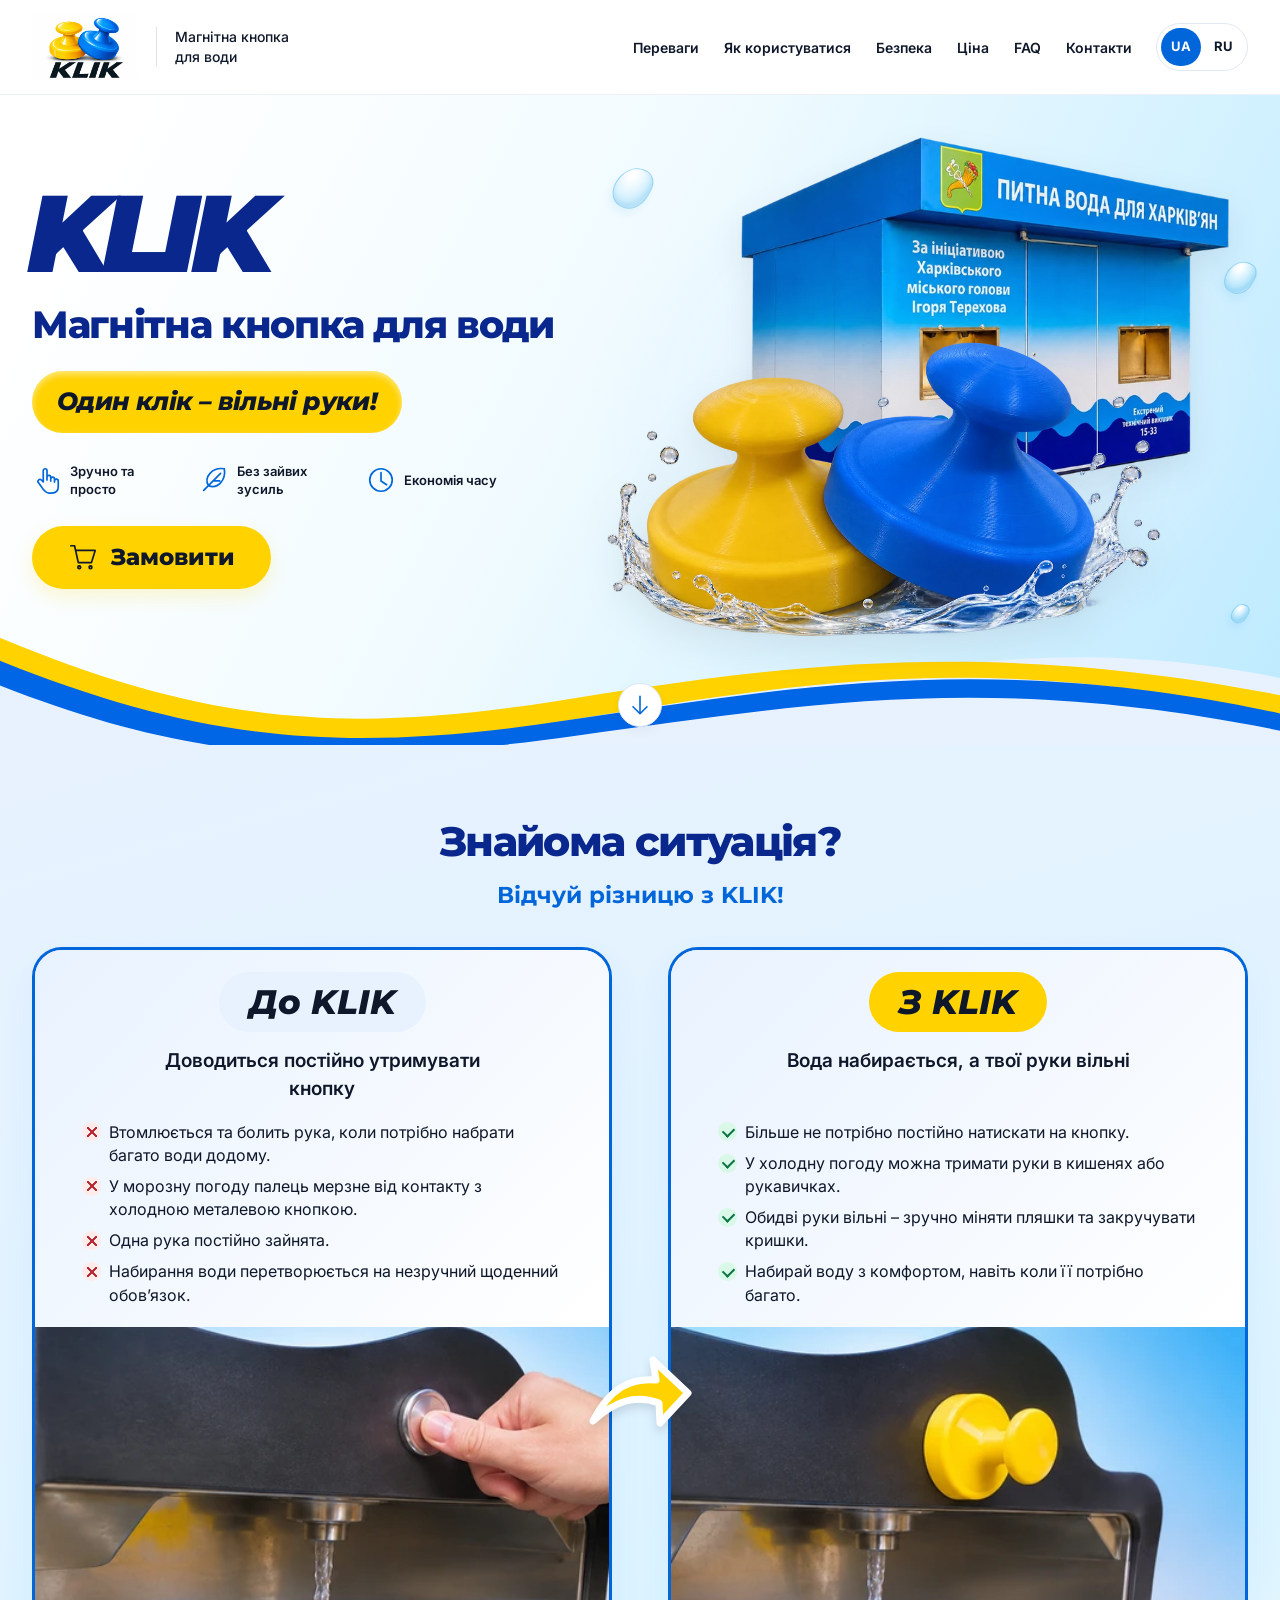
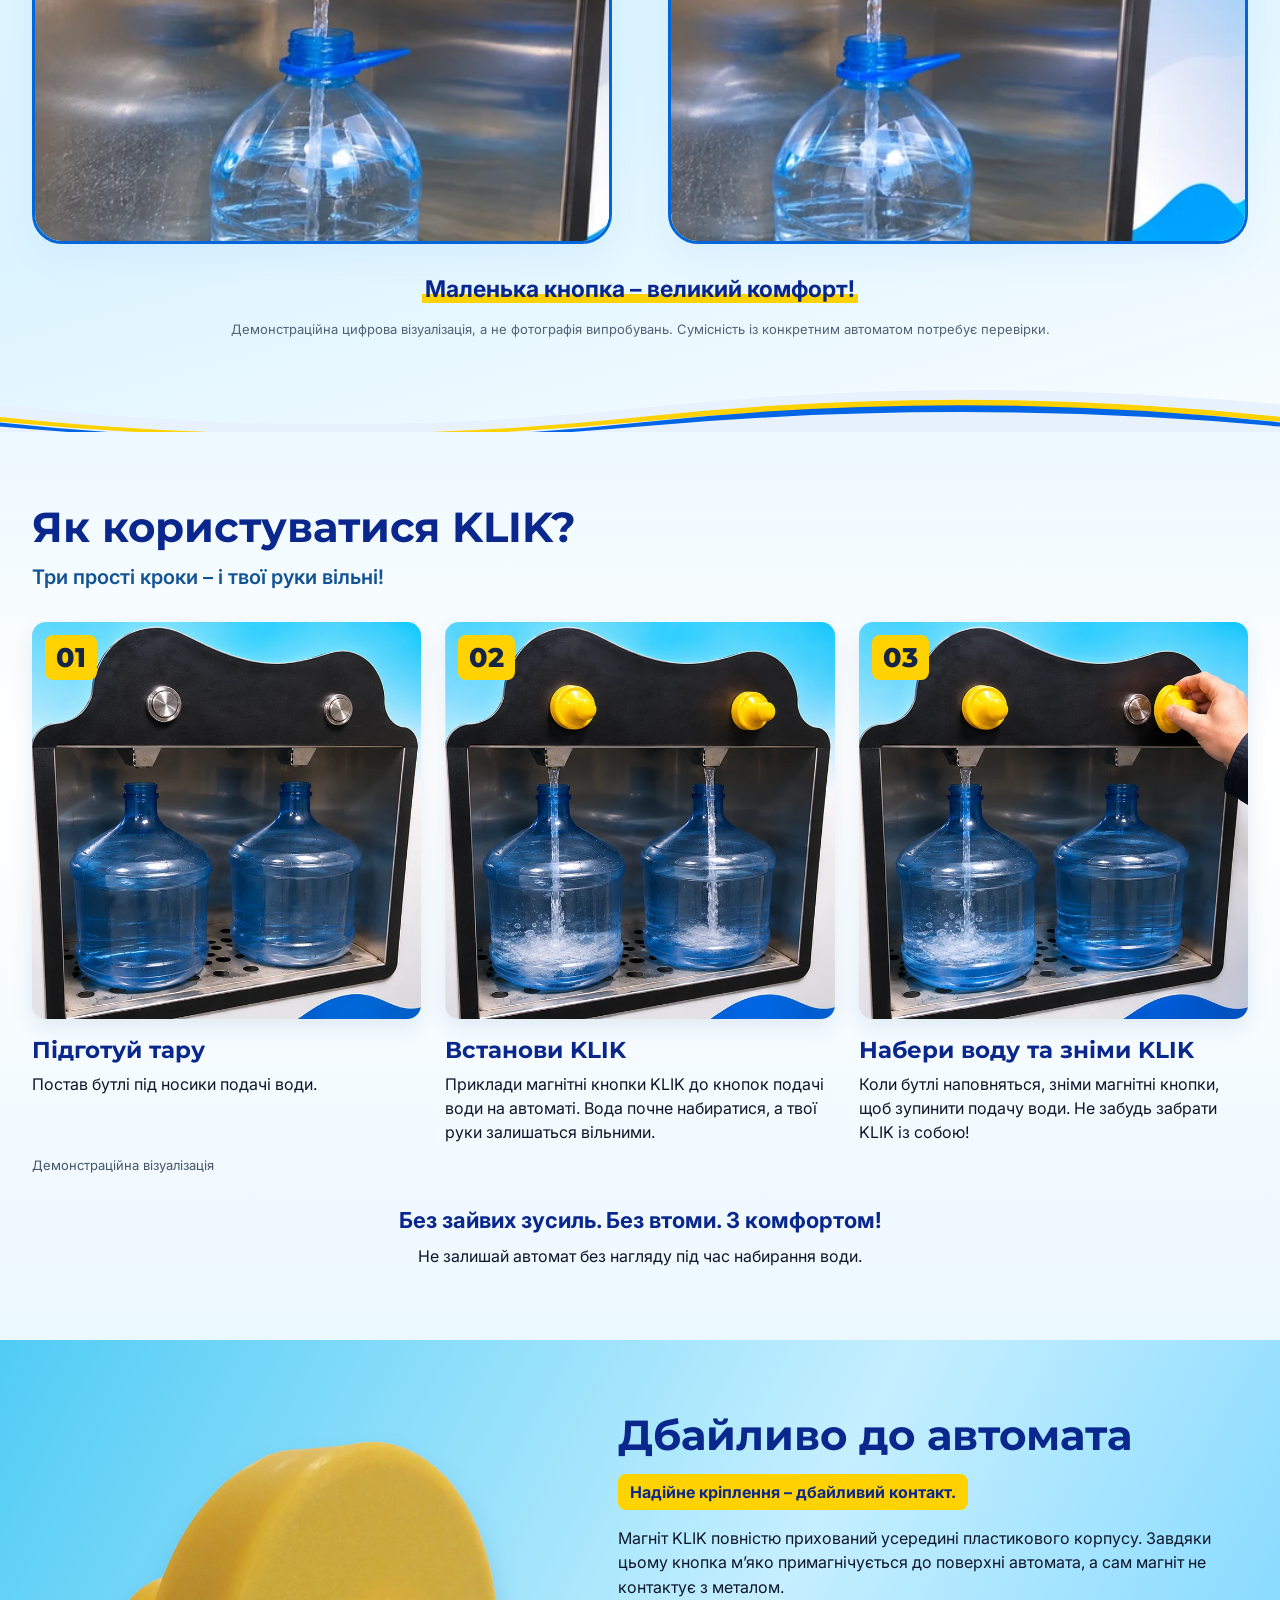
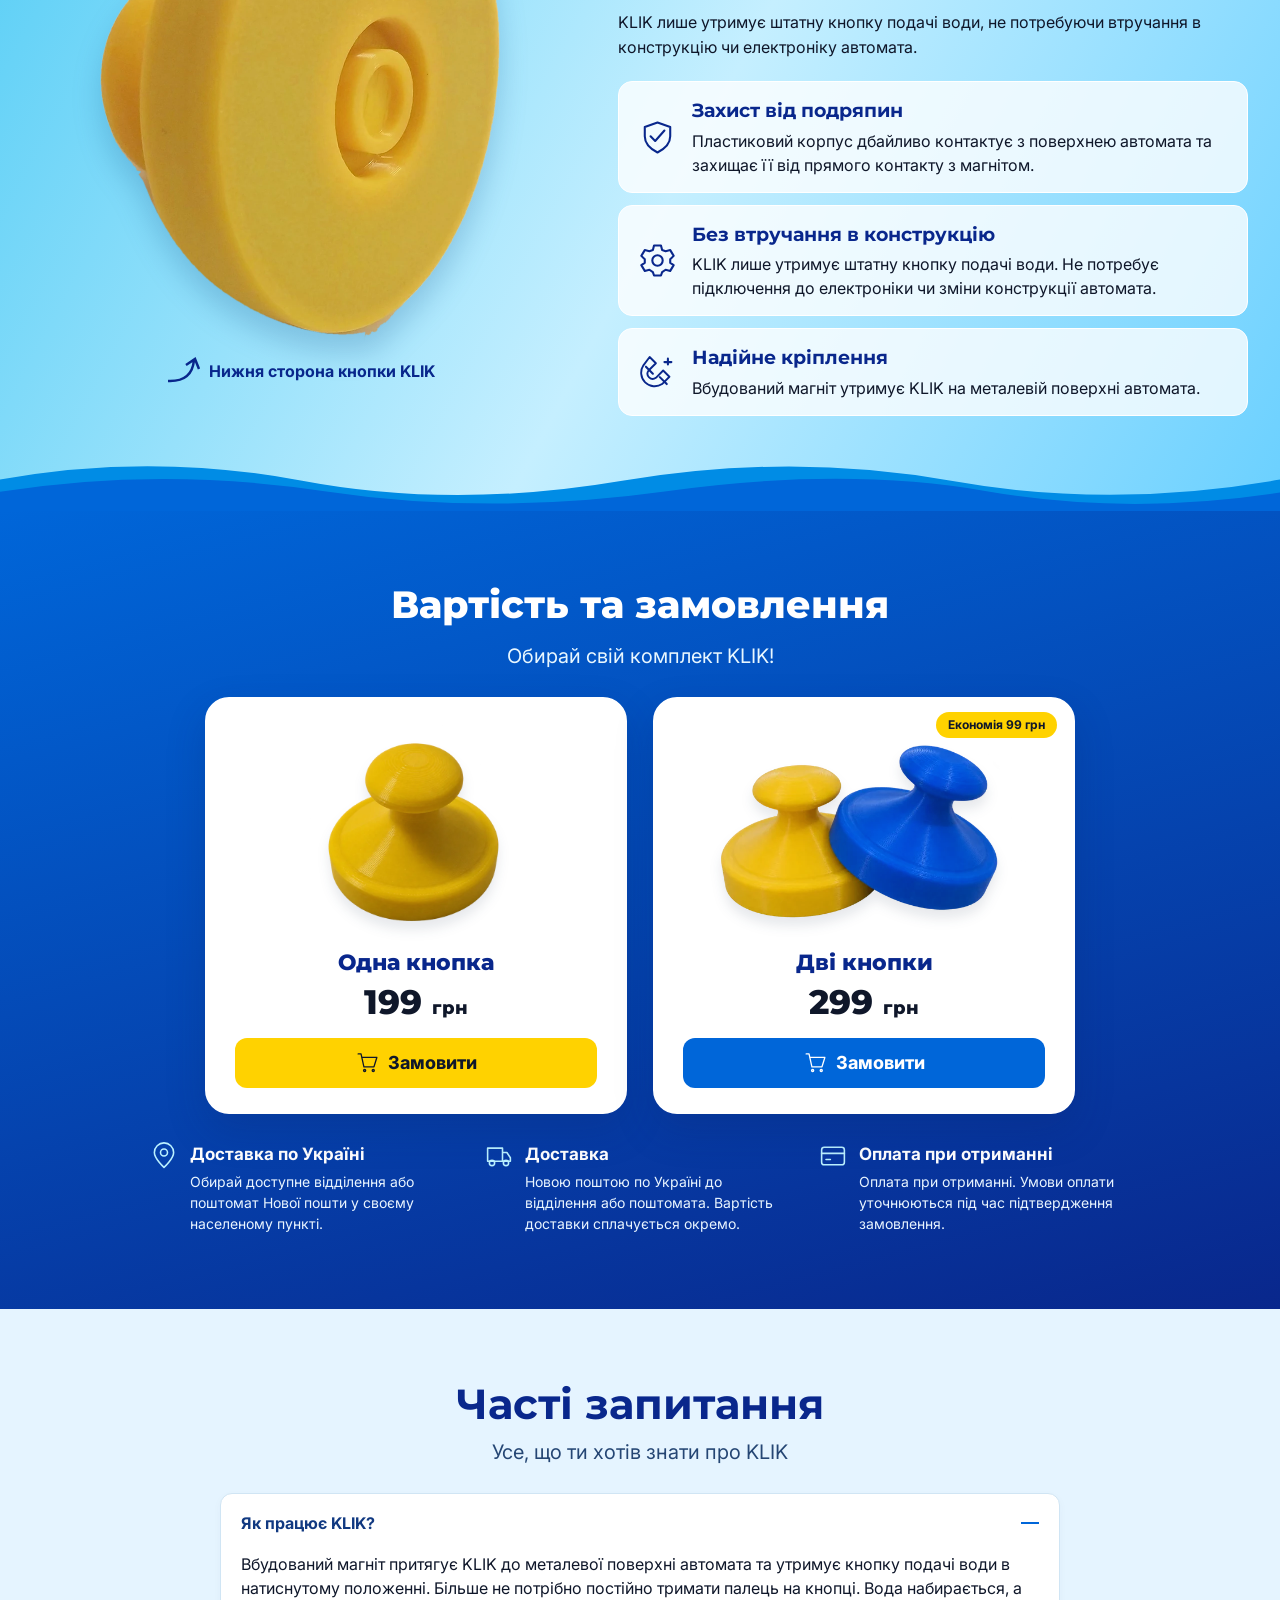
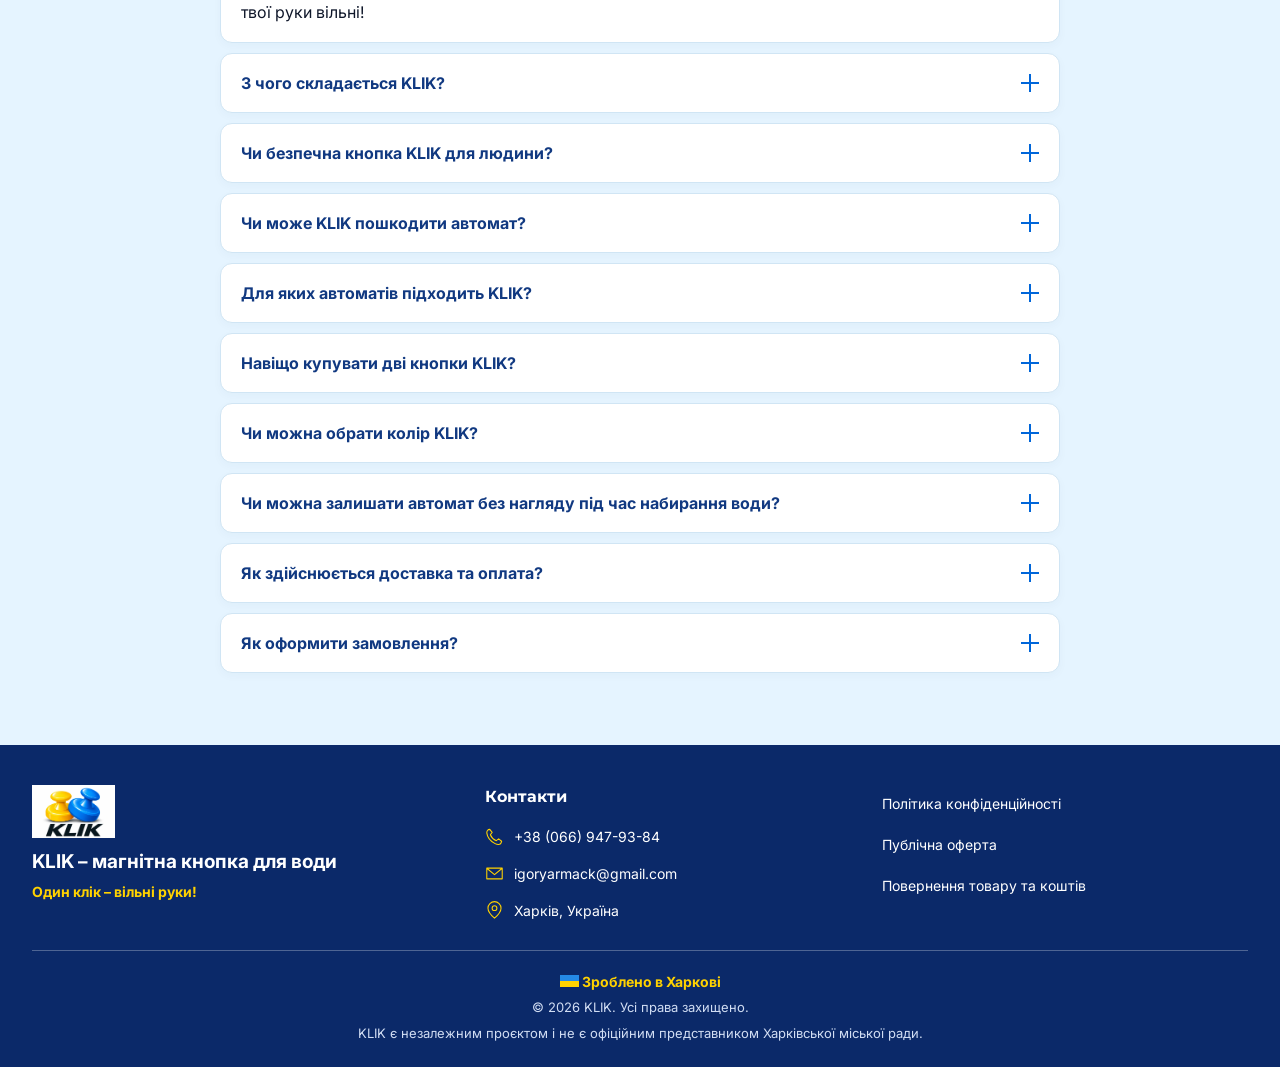
==== index.html @ aeb6b674 "Prepare disabled KLIK order transport and direct directory form" ====
<!doctype html>
<html lang="uk"><head><meta charset="utf-8"/><meta name="viewport" content="width=device-width, initial-scale=1"/><title>KLIK – Магнітна кнопка для води</title><meta name="description" content="Магнітна кнопка KLIK для автоматів питної води. Один клік – вільні руки! Одна кнопка – 199 грн, дві – 299 грн."/><meta name="theme-color" content="#e5f4ff"/><meta property="og:type" content="website"/><meta property="og:locale" content="uk_UA"/><meta property="og:title" content="KLIK – Магнітна кнопка для води"/><meta property="og:description" content="Магнітна кнопка KLIK для автоматів питної води. Один клік – вільні руки! Одна кнопка – 199 грн, дві – 299 грн."/><meta property="og:image" content="https://raw.githubusercontent.com/nosmokingset-stack/KLIK/06388e1b86cc8d621100590d82e1b7a8e948b238/assets/products/07-hero-water-1200-white.webp"/><meta property="og:url" content="https://klickkhua.blogspot.com/"/><link rel="canonical" href="https://klickkhua.blogspot.com/"/><link rel="preconnect" href="https://fonts.googleapis.com"/><link rel="preconnect" href="https://fonts.gstatic.com" crossorigin="anonymous"/><link href="https://fonts.googleapis.com/css2?family=Inter:wght@400;500;600;700&amp;family=Montserrat:ital,wght@0,700;0,800;0,900;1,800;1,900&amp;display=swap" rel="stylesheet"/><link rel="stylesheet" href="site.css"/><link rel="stylesheet" href="styles-v1.2.css"/><link rel="stylesheet" href="styles-v1.3.css"/><link rel="stylesheet" href="styles-v1.4.css"/><link rel="stylesheet" href="styles-v1.5.css"/></head><body><a class="skip" href="#main" data-i18n="skip">До основного вмісту</a>
<svg xmlns="http://www.w3.org/2000/svg" width="0" height="0" style="position:absolute" aria-hidden="true"><defs>
 <symbol id="icon-cart" viewBox="0 0 32 32"><path d="M3 4h4l4 18h14l4-13H8M12 26h.01M24 26h.01"/><circle cx="12" cy="27" r="1.5"/><circle cx="24" cy="27" r="1.5"/></symbol>
 <symbol id="icon-hand" viewBox="0 0 32 32"><path d="M12 18V6a2 2 0 0 1 4 0v10-3a2 2 0 0 1 4 0v4-2a2 2 0 0 1 4 0v3-1a2 2 0 0 1 4 0v6c0 5-3 7-7 7h-3c-3 0-4-2-6-4l-5-7a2 2 0 0 1 3-3l2 2Z"/></symbol>
 <symbol id="icon-clock" viewBox="0 0 32 32"><circle cx="16" cy="16" r="12"/><path d="M16 8v9l6 4"/></symbol>
 <symbol id="icon-magnet" viewBox="0 0 32 32"><path d="m8 4 6 6-7 7a5 5 0 0 0 7 7l7-7 6 6-7 7A13 13 0 0 1 2 12l6-8Z" transform="translate(2 -1) scale(.9)"/><path d="m6 11 6 6m6 3 6 6m1-22v5m-3-2h6"/></symbol>
 <symbol id="icon-down" viewBox="0 0 32 32"><path d="M16 6v20m-8-8 8 8 8-8"/></symbol>
 <symbol id="icon-menu" viewBox="0 0 32 32"><path d="M5 9h22M5 16h22M5 23h22"/></symbol>
 <symbol id="icon-shield" viewBox="0 0 32 32"><path d="M16 3 27 7v8c0 6-5 11-11 14C10 26 5 21 5 15V7zM10 15l4 4 8-9"/></symbol>
 <symbol id="icon-gear" viewBox="0 0 32 32"><path d="m13 3 6 0 1 4 3 1 4-1 3 5-3 3v3l3 2-3 5-4-1-3 2-1 3h-6l-1-3-3-2-4 1-3-5 3-2v-3l-3-3 3-5 4 1 3-1z"/><circle cx="16" cy="16" r="4.5"/></symbol>
 <symbol id="icon-truck" viewBox="0 0 32 32"><path d="M3 7h17v15H3zM20 12h5l4 6v4h-9"/><circle cx="8" cy="24" r="3"/><circle cx="24" cy="24" r="3"/></symbol>
 <symbol id="icon-pay" viewBox="0 0 32 32"><rect x="3" y="6" width="26" height="20" rx="3"/><path d="M3 13h26M8 20h5"/></symbol>
 <symbol id="icon-feather" viewBox="0 0 32 32"><path d="M5 27 23 9M10 22c-5-9 4-20 17-18 2 12-7 22-17 18Zm5-5h7"/></symbol>
 <symbol id="icon-pin" viewBox="0 0 32 32"><path d="M16 29S5 19 5 12a11 11 0 1 1 22 0c0 7-11 17-11 17Zm4-17a4 4 0 1 1-8 0 4 4 0 1 1 8 0Z"/></symbol>
 <symbol id="icon-phone" viewBox="0 0 32 32"><path d="m8 4 4 5-3 4c2 5 5 8 10 10l4-3 5 4-1 3c-1 3-6 3-10 1C9 24 4 18 3 10c0-4 2-6 5-6Z"/></symbol>
 <symbol id="icon-mail" viewBox="0 0 32 32"><path d="M3 7h26v18H3zM4 8l12 10L28 8"/></symbol>
 <symbol id="icon-close" viewBox="0 0 32 32"><path d="M8 8l16 16M24 8 8 24"/></symbol>
 <symbol id="icon-check" viewBox="0 0 32 32"><path d="m7 16 6 6L25 9"/></symbol>
</defs></svg>
<!-- HEADER START -->
<header class="site-header"><div class="container header-inner">
 <a class="brand" href="#hero" aria-label="KLIK – на початок" data-i18n-label="home"><img src="assets/logo/klik-approved.webp" width="106" height="67" alt="KLIK"/><span class="brand-caption" data-i18n="product">Магнітна кнопка для води</span></a>
 <nav class="nav" id="main-navigation" aria-label="Основна навігація" data-i18n-label="nav"><a href="#problem" data-i18n="benefits">Переваги</a><a href="#how-to-use" data-i18n="how">Як користуватися</a><a href="#care" data-i18n="safetyNav">Безпека</a><a href="#order" data-i18n="priceNav">Ціна</a><a href="#faq" data-i18n="faqNav">FAQ</a><a href="#contacts" data-i18n="contacts">Контакти</a></nav>
 <div class="languages" role="group" aria-label="Мова сайту" data-i18n-label="language"><button type="button" data-language="uk" aria-pressed="true" lang="uk">UA</button><button type="button" data-language="ru" aria-pressed="false" lang="ru">RU</button></div>
 <button class="menu-toggle" type="button" aria-controls="main-navigation" aria-expanded="false" aria-label="Відкрити меню" data-i18n-label="menu"><svg class="icon" aria-hidden="true"><use href="#icon-menu"/></svg></button>
</div></header>
<!-- HEADER END -->
<main id="main">
<!-- HERO START -->
<section id="hero" class="hero" aria-labelledby="hero-title"><div class="container">
 <div class="hero-grid">
  <div class="hero-copy reveal"><div class="wordmark" aria-hidden="true">KLIK</div><h1 id="hero-title" data-i18n="product">Магнітна кнопка для води</h1><p class="slogan" data-i18n="slogan">Один клік – вільні руки!</p>
   <ul class="hero-benefits"><li><svg class="icon" aria-hidden="true"><use href="#icon-hand"/></svg><span data-i18n="easy">Зручно та просто</span></li><li><svg class="icon" aria-hidden="true"><use href="#icon-feather"/></svg><span data-i18n="effort">Без зайвих зусиль</span></li><li><svg class="icon" aria-hidden="true"><use href="#icon-clock"/></svg><span data-i18n="time">Економія часу</span></li></ul>
   <a class="button" href="#order"><svg class="icon" aria-hidden="true"><use href="#icon-cart"/></svg><span data-i18n="order">Замовити</span></a>
  </div>
  <figure class="hero-visual hero-composition reveal"><img class="hero-kiosk" fetchpriority="high" src="assets/water-stations/kiosk-approved-v1.2-1200.webp" srcset="assets/water-stations/kiosk-approved-v1.2-800.webp 800w, assets/water-stations/kiosk-approved-v1.2-1200.webp 1200w" sizes="(max-width:600px) 90vw, 43vw" width="1200" height="800" decoding="async" alt="Харківський кіоск «Питна вода для харків’ян»" data-i18n-alt="kioskAlt"/><span class="drop drop-one" aria-hidden="true"></span><span class="drop drop-two" aria-hidden="true"></span><span class="drop drop-three" aria-hidden="true"></span><img class="hero-image" src="assets/products/07-hero-water-1200-transparent.webp" srcset="assets/products/07-hero-water-640-transparent.webp 640w, assets/products/07-hero-water-1200-transparent.webp 1200w" sizes="(max-width:600px) 100vw, 55vw" width="1200" height="675" fetchpriority="high" decoding="async" alt="Жовта магнітна кнопка KLIK та цифрова візуалізація синьої кнопки з декоративними бризками води" data-i18n-alt="heroAlt"/></figure>
 </div>

</div>
<svg class="hero-waves" xmlns="http://www.w3.org/2000/svg" viewBox="0 0 1440 120" preserveAspectRatio="none" aria-hidden="true"><path fill="#e8f2ff" d="M0 30C250 140 430 95 710 78S1140-5 1440 50V120H0Z"/><path fill="#ffd200" d="M0 8C225 95 380 110 620 75S1095 5 1440 68V91C1120 20 900 54 635 95S230 119 0 38Z"/><path fill="#0066e6" d="M0 32C230 118 390 129 640 94S1120 22 1440 87V105C1120 45 920 75 650 110S225 140 0 58Z"/></svg>
<a class="scroll-next" href="#problem" aria-label="До наступного розділу" data-i18n-label="next"><svg class="icon" aria-hidden="true"><use href="#icon-down"/></svg></a>
</section>
<!-- HERO END -->

<!-- PROBLEM START -->
<section class="problem" id="problem" aria-labelledby="problem-title"><div class="container">
 <div class="problem-heading compare-piece"><h2 id="problem-title" data-i18n="problem">Знайома ситуація?</h2><p class="problem-subtitle" data-i18n="difference">Відчуй різницю з KLIK!</p></div>
 <div class="comparison-grid">
  <article class="comparison-card comparison-before compare-piece"><div class="comparison-copy"><h3><span data-i18n="before">До KLIK</span></h3><p data-i18n="beforeDescription">Доводиться постійно утримувати кнопку</p>
    <ul class="comparison-list"><li data-i18n="before1">Втомлюється та болить рука, коли потрібно набрати багато води додому.</li>
      <li data-i18n="before2">У морозну погоду палець мерзне від контакту з холодною металевою кнопкою.</li>
      <li data-i18n="before3">Одна рука постійно зайнята.</li>
      <li data-i18n="before4">Набирання води перетворюється на незручний щоденний обов’язок.</li></ul></div><img src="assets/comparisons/before-720.webp" srcset="assets/comparisons/before-480.webp 480w, assets/comparisons/before-720.webp 714w" sizes="(max-width: 650px) calc(100vw - 32px), (max-width: 1300px) 44vw, 570px" width="714" height="640" loading="lazy" decoding="async" alt="Демонстраційна візуалізація: людина утримує пальцем кнопку подачі води" data-i18n-alt="beforeAlt"/></article>
  <div class="comparison-arrow compare-piece" aria-hidden="true"><svg xmlns="http://www.w3.org/2000/svg" viewBox="0 0 110 100"><path d="M8 76C25 43 45 33 71 35L68 15L103 48L75 78L74 58C49 49 29 57 8 76Z" fill="#ffd200" stroke="#ffffff" stroke-width="7" stroke-linejoin="round"/></svg></div>
  <article class="comparison-card comparison-after compare-piece"><div class="comparison-copy"><h3><span data-i18n="after">З KLIK</span></h3><p data-i18n="afterDescription">Вода набирається, а твої руки вільні</p>
    <ul class="comparison-list"><li data-i18n="after1">Більше не потрібно постійно натискати на кнопку.</li>
      <li data-i18n="after2">У холодну погоду можна тримати руки в кишенях або рукавичках.</li>
      <li data-i18n="after3">Обидві руки вільні – зручно міняти пляшки та закручувати кришки.</li>
      <li data-i18n="after4">Набирай воду з комфортом, навіть коли її потрібно багато.</li></ul></div><img src="assets/comparisons/after-720.webp" srcset="assets/comparisons/after-480.webp 480w, assets/comparisons/after-720.webp 714w" sizes="(max-width: 650px) calc(100vw - 32px), (max-width: 1300px) 44vw, 570px" width="714" height="640" loading="lazy" decoding="async" alt="Демонстраційна візуалізація: жовта кнопка KLIK на автоматі, вода надходить у пляшку без руки" data-i18n-alt="afterAlt"/></article>
 </div>
 <p class="comparison-end"><strong data-i18n="compareEnd">Маленька кнопка – великий комфорт!</strong></p>
 <p class="comparison-note" data-i18n="comparisonNote">Демонстраційна цифрова візуалізація, а не фотографія випробувань. Сумісність із конкретним автоматом потребує перевірки.</p>
</div><svg class="problem-wave" xmlns="http://www.w3.org/2000/svg" viewBox="0 0 1440 70" preserveAspectRatio="none" aria-hidden="true"><path fill="#e8f2ff" d="M0 30Q360 85 720 35T1440 30V70H0Z"/><path fill="#ffd200" d="M0 48Q360 98 720 48T1440 48v7Q1080 10 720 55T0 55Z"/><path fill="#0066e6" d="M0 56Q360 106 720 56T1440 56v6Q1080 20 720 62T0 62Z"/></svg></section>
<!-- PROBLEM END -->
<section class="how section-band" id="how-to-use" aria-labelledby="how-title"><div class="container">
  <header class="section-intro"><h2 id="how-title" data-i18n="howTitle">Як користуватися KLIK?</h2><p data-i18n="howSub">Три прості кроки – і твої руки вільні!</p></header>
  <ol class="step-grid">
    <li><figure><img src="assets/how-to/step-01.webp" width="710" height="724" loading="lazy" decoding="async" alt="Два порожні бутлі під носиками автомата" data-i18n-alt="alt1"/><span aria-hidden="true">01</span></figure>
      <h3 data-i18n="step1">Підготуй тару</h3><p data-i18n="desc1">Постав бутлі під носики подачі води.</p></li>
    <li><figure><img src="assets/how-to/step-02.webp" width="710" height="724" loading="lazy" decoding="async" alt="Дві кнопки KLIK утримують подачу води в обидва бутлі" data-i18n-alt="alt2"/><span aria-hidden="true">02</span></figure>
      <h3 data-i18n="step2">Встанови KLIK</h3><p data-i18n="desc2">Приклади магнітні кнопки KLIK до кнопок подачі води на автоматі. Вода почне набиратися, а твої руки залишаться вільними.</p></li>
    <li><figure><img src="assets/how-to/step-03.webp" width="710" height="724" loading="lazy" decoding="async" alt="Праву кнопку знято, вода надходить лише в лівий бутель" data-i18n-alt="alt3"/><span aria-hidden="true">03</span></figure>
      <h3 data-i18n="step3">Набери воду та зніми KLIK</h3><p data-i18n="desc3">Коли бутлі наповняться, зніми магнітні кнопки, щоб зупинити подачу води. Не забудь забрати KLIK із собою!</p></li>
  </ol>
  <p class="visual-caption" data-i18n="visual">Демонстраційна візуалізація</p>
  <div class="how-end"><strong data-i18n="howEnd">Без зайвих зусиль. Без втоми. З комфортом!</strong> <p data-i18n="watch">Не залишай автомат без нагляду під час набирання води.</p></div>
</div></section>
<section class="care section-band" id="care" aria-labelledby="care-title"><div class="container care-layout">
  <figure class="care-photo"><img src="assets/products/klik-bottom.webp" width="800" height="1000" loading="lazy" decoding="async" alt="Нижня сторона кнопки KLIK" data-i18n-alt="bottom"/><figcaption><svg aria-hidden="true" width="38" height="30" viewBox="0 0 38 30" fill="none" stroke="currentColor" stroke-width="2.5"><path d="M4 25Q28 26 30 4m-8 5 9-6 4 10"/></svg><span data-i18n="bottom">Нижня сторона кнопки KLIK</span></figcaption></figure>
  <div class="care-copy"><h2 id="care-title" data-i18n="careTitle">Дбайливо до автомата</h2><strong data-i18n="careSub">Надійне кріплення – дбайливий контакт.</strong><p data-i18n="care1">Магніт KLIK повністю прихований усередині пластикового корпусу. Завдяки цьому кнопка м’яко примагнічується до поверхні автомата, а сам магніт не контактує з металом.</p><p data-i18n="care2">KLIK лише утримує штатну кнопку подачі води, не потребуючи втручання в конструкцію чи електроніку автомата.</p>
    <ul><li><svg class="icon" aria-hidden="true"><use href="#icon-shield"/></svg><div><h3 data-i18n="shield">Захист від подряпин</h3><p data-i18n="shieldD">Пластиковий корпус дбайливо контактує з поверхнею автомата та захищає її від прямого контакту з магнітом.</p></div></li>
    <li><svg class="icon" aria-hidden="true"><use href="#icon-gear"/></svg><div><h3 data-i18n="gear">Без втручання в конструкцію</h3><p data-i18n="gearD">KLIK лише утримує штатну кнопку подачі води. Не потребує підключення до електроніки чи зміни конструкції автомата.</p></div></li>
    <li><svg class="icon" aria-hidden="true"><use href="#icon-magnet"/></svg><div><h3 data-i18n="fix">Надійне кріплення</h3><p data-i18n="fixD">Вбудований магніт утримує KLIK на металевій поверхні автомата.</p></div></li></ul>
  </div></div></section>
<!-- ORDER START --><section class="order-section" id="order" aria-labelledby="order-title"><div class="container"><h2 id="order-title" data-i18n="orderTitle">Вартість та замовлення</h2><p data-i18n="storeSub">Обирай свій комплект KLIK!</p> <div class="prices" role="group" aria-label="Варіанти комплекту" data-i18n-label="prices">
  <button class="price-card" type="button" data-order-quantity="1" aria-haspopup="dialog" aria-controls="order-dialog"><img src="assets/products/01-yellow-single-640-transparent.webp" loading="lazy" width="640" height="583" decoding="async" alt="Одна жовта магнітна кнопка KLIK" data-i18n-alt="singleAlt"/><span class="price-card-copy"><span class="price-card-title" data-i18n="one">Одна кнопка</span><span class="price">199 <small data-i18n="currency">грн</small></span><span class="price-card-action"><svg class="icon" aria-hidden="true"><use href="#icon-cart"/></svg><span data-i18n="order">Замовити</span></span></span></button>
  <button class="price-card featured" type="button" data-order-quantity="2" aria-haspopup="dialog" aria-controls="order-dialog"><span class="saving" data-i18n="saving">Економія 99 грн</span><img src="assets/products/03-yellow-blue-pair-640-transparent.webp" loading="lazy" width="640" height="360" decoding="async" alt="Жовта кнопка KLIK та візуалізація синьої" data-i18n-alt="pairAlt"/><span class="price-card-copy"><span class="price-card-title" data-i18n="two">Дві кнопки</span><span class="price">299 <small data-i18n="currency">грн</small></span><span class="price-card-action"><svg class="icon" aria-hidden="true"><use href="#icon-cart"/></svg><span data-i18n="order">Замовити</span></span></span></button>
 </div><div class="fulfilment">
  <div><svg class="icon" aria-hidden="true"><use href="#icon-pin"/></svg><p><strong data-i18n="region">Доставка по Україні</strong><span data-i18n="regionD">Обирай доступне відділення або поштомат Нової пошти у своєму населеному пункті.</span></p></div>
  <div><svg class="icon" aria-hidden="true"><use href="#icon-truck"/></svg><p><strong data-i18n="ship">Доставка</strong><span data-i18n="shipD">Новою поштою по Україні до відділення або поштомата. Вартість доставки сплачується окремо.</span></p></div>
  <div><svg class="icon" aria-hidden="true"><use href="#icon-pay"/></svg><p><strong data-i18n="pay">Оплата при отриманні</strong><span data-i18n="payD">Оплата при отриманні. Умови оплати уточнюються під час підтвердження замовлення.</span></p></div>
</div></div></section><!-- ORDER END -->
<section class="faq section-band" id="faq" aria-labelledby="faq-title"><div class="container faq-layout">
  <h2 id="faq-title" data-i18n="faqTitle">Часті запитання</h2>
  <p data-i18n="faqSub">Усе, що ти хотів знати про KLIK</p>
  <div class="questions">
    <details open="open"><summary data-i18n="q1">Як працює KLIK?</summary><p data-i18n="a1">Вбудований магніт притягує KLIK до металевої поверхні автомата та утримує кнопку подачі води в натиснутому положенні. Більше не потрібно постійно тримати палець на кнопці. Вода набирається, а твої руки вільні!</p></details>
    <details><summary data-i18n="q2">З чого складається KLIK?</summary><p data-i18n="a2">KLIK складається з міцного пластикового корпусу та вбудованого феритового магніту. Корпус має зручну ручку для встановлення та зняття кнопки з автомата. Магніт повністю прихований усередині корпусу. Жодної електроніки, батарейок чи складних механізмів – усе максимально просто!</p></details>
    <details><summary data-i18n="q3">Чи безпечна кнопка KLIK для людини?</summary><p data-i18n="a3">KLIK виготовлено з якісного пластику без неприємного запаху. Магніт повністю прихований усередині корпусу, а сама кнопка не контактує з питною водою. KLIK призначено для комфортного повсякденного використання.

Особам з імплантованими медичними пристроями необхідно враховувати рекомендації виробника таких пристроїв щодо контакту з магнітами.</p></details>
    <details><summary data-i18n="q4">Чи може KLIK пошкодити автомат?</summary><p data-i18n="a4">KLIK не потребує втручання в конструкцію автомата. Магніт повністю прихований усередині пластикового корпусу, завдяки чому він не контактує безпосередньо з металевою поверхнею. Конструкція KLIK розроблена для дбайливого використання автомата.</p></details>
    <details><summary data-i18n="q5">Для яких автоматів підходить KLIK?</summary><p data-i18n="a5">KLIK розроблено спеціально для міських автоматів безкоштовної видачі питної води, встановлених у Харкові за ініціативою міського голови Ігоря Терехова.</p></details>
    <details><summary data-i18n="q6">Навіщо купувати дві кнопки KLIK?</summary><p data-i18n="a6">Якщо ти набираєш багато води додому, дві кнопки дозволять одночасно наповнювати дві ємності на автоматі з двома кранами. Це зручно та допомагає заощадити час.</p></details>
    <details><summary data-i18n="q7">Чи можна обрати колір KLIK?</summary><p data-i18n="a7">Так! Ти можеш обрати жовтий або синій колір за наявності. При замовленні двох кнопок можна обрати колір кожної окремо.</p></details>
    <details><summary data-i18n="q8">Чи можна залишати автомат без нагляду під час набирання води?</summary><p data-i18n="a8">Ні. Залишайся поруч з автоматом та контролюй наповнення ємностей. Коли вода набралася, просто зніми KLIK та забери його із собою.</p></details>
    <details><summary data-i18n="q9">Як здійснюється доставка та оплата?</summary><p data-i18n="a9">Доставка Новою поштою по Україні до доступного відділення або поштомата. Оплата при отриманні; спосіб оплати уточнюється під час підтвердження. Доставка сплачується окремо.</p></details>
    <details><summary data-i18n="q10">Як оформити замовлення?</summary><p data-i18n="a10">Обери потрібний комплект у розділі «Вартість та замовлення», натисни «Замовити», обери колір кнопок та заповни контактні дані.</p></details>
  </div>
</div></section>
</main>
<footer class="site-footer" id="contacts"><div class="container">
  <div class="footer-grid">
    <div class="footer-brand"><a href="#hero"><img src="assets/logo/klik-approved.webp" width="106" height="67" alt="KLIK" loading="lazy"/></a><div><strong data-i18n="footerBrand">KLIK – магнітна кнопка для води</strong><p data-i18n="slogan">Один клік – вільні руки!</p></div></div>
    <div class="contact-group"><h2 data-i18n="contacts">Контакти</h2>
      <a href="tel:+380669479384"><svg class="icon" aria-hidden="true"><use href="#icon-phone"/></svg>+38 (066) 947-93-84</a>
      <a href="mailto:igoryarmack@gmail.com"><svg class="icon" aria-hidden="true"><use href="#icon-mail"/></svg>igoryarmack@gmail.com</a>
      <p><svg class="icon" aria-hidden="true"><use href="#icon-pin"/></svg><span data-i18n="location">Харків, Україна</span></p></div>
    <nav class="legal-links" aria-label="Юридична інформація" data-i18n-label="legalNav">
      <button type="button" class="legal-link" data-document-open="privacy" aria-haspopup="dialog" aria-controls="legal-dialog" data-i18n="privacy">Політика конфіденційності</button>
      <button type="button" class="legal-link" data-document-open="offer" aria-haspopup="dialog" aria-controls="legal-dialog" data-i18n="offer">Публічна оферта</button>
      <button type="button" class="legal-link" data-document-open="returns" aria-haspopup="dialog" aria-controls="legal-dialog" data-i18n="returns">Повернення товару та коштів</button></nav>
  </div>
  <div class="footer-base"><strong><span class="ua-flag" aria-hidden="true"></span> <span data-i18n="made">Зроблено в Харкові</span></strong>
    <p data-i18n="rights">© 2026 KLIK. Усі права захищено.</p><p data-i18n="independentBrand">KLIK є незалежним проєктом і не є офіційним представником Харківської міської ради.</p></div>
</div></footer>

<!-- ORDER DIALOG START -->
<dialog class="order-dialog" id="order-dialog" aria-labelledby="dialog-title" aria-describedby="order-service-note"><div class="dialog-shell"><header class="dialog-header"><h2 id="dialog-title" tabindex="-1" data-i18n="dialogTitle">Замовлення KLIK</h2><div class="dialog-tools"><div class="languages" role="group" aria-label="Мова сайту" data-i18n-label="language"><button type="button" data-language="uk" aria-pressed="true" lang="uk">UA</button><button type="button" data-language="ru" aria-pressed="false" lang="ru">RU</button></div><button class="dialog-close" type="button" aria-label="Закрити вікно" data-i18n-label="closeDialog"><svg class="icon" aria-hidden="true"><use href="#icon-close"/></svg></button></div></header>
<form id="order-form" method="dialog" novalidate="novalidate"><fieldset class="package-fieldset"><legend data-i18n="choosePackage">Обери свій комплект</legend><div class="package-options"><label class="package-option"><input type="radio" name="quantity" value="1" checked="checked"/><span class="package-choice"><span class="selection-check" aria-hidden="true"><svg class="icon" aria-hidden="true"><use href="#icon-check"/></svg></span><strong data-i18n="one">Одна кнопка</strong><span class="package-price">199 <span data-i18n="currency">грн</span></span></span></label><label class="package-option"><input type="radio" name="quantity" value="2"/><span class="package-choice"><span class="selection-check" aria-hidden="true"><svg class="icon" aria-hidden="true"><use href="#icon-check"/></svg></span><strong data-i18n="two">Дві кнопки</strong><span class="package-price">299 <span data-i18n="currency">грн</span></span><span class="package-saving" data-i18n="saving">Економія 99 грн</span></span></label></div></fieldset>
<div class="color-fieldsets"><fieldset class="color-fieldset" id="color-fieldset-1"><legend id="first-color-legend">Обери колір</legend><div class="color-options"><label class="color-option"><input type="radio" name="color1" value="yellow" checked="checked"/><span class="color-choice"><img src="assets/products/01-yellow-single-640-transparent.webp" width="64" height="64" alt="" loading="lazy"/><span data-i18n="yellow">Жовтий</span><span class="selection-check" aria-hidden="true"><svg class="icon" aria-hidden="true"><use href="#icon-check"/></svg></span></span></label><label class="color-option"><input type="radio" name="color1" value="blue"/><span class="color-choice"><img src="assets/products/02-blue-single-640-transparent.webp" width="64" height="64" alt="" loading="lazy"/><span data-i18n="blue">Синій</span><span class="selection-check" aria-hidden="true"><svg class="icon" aria-hidden="true"><use href="#icon-check"/></svg></span></span></label></div></fieldset><fieldset class="color-fieldset" id="color-fieldset-2" hidden="hidden"><legend data-i18n="colorTwo">Колір кнопки №2</legend><div class="color-options"><label class="color-option"><input type="radio" name="color2" value="yellow" checked="checked" disabled="disabled"/><span class="color-choice"><img src="assets/products/01-yellow-single-640-transparent.webp" width="64" height="64" alt="" loading="lazy"/><span data-i18n="yellow">Жовтий</span><span class="selection-check" aria-hidden="true"><svg class="icon" aria-hidden="true"><use href="#icon-check"/></svg></span></span></label><label class="color-option"><input type="radio" name="color2" value="blue" disabled="disabled"/><span class="color-choice"><img src="assets/products/02-blue-single-640-transparent.webp" width="64" height="64" alt="" loading="lazy"/><span data-i18n="blue">Синій</span><span class="selection-check" aria-hidden="true"><svg class="icon" aria-hidden="true"><use href="#icon-check"/></svg></span></span></label></div></fieldset></div><p class="blue-status" id="blue-status" role="status" hidden="hidden" data-i18n="blueStatus">Синя кнопка ще не виготовлена. Зображення показує візуалізацію кольору; наявність і термін виготовлення не підтверджені.</p>
<fieldset class="customer-fieldset"><legend data-i18n="customerDetails">Дані покупця</legend><div class="customer-fields"><div class="form-field"><label for="customer-name" data-i18n="customerName">Ім’я та прізвище</label><input id="customer-name" name="customer-name" type="text" autocomplete="name" maxlength="80" required="required" aria-describedby="customer-name-error"/><span class="field-error" id="customer-name-error" hidden="hidden"></span></div><div class="form-field"><label for="customer-phone" data-i18n="customerPhone">Номер телефону</label><input id="customer-phone" name="customer-phone" type="tel" autocomplete="tel" maxlength="25" required="required" aria-describedby="customer-phone-error" inputmode="tel" placeholder="+380 (__) ___-__-__"/><span class="field-error" id="customer-phone-error" hidden="hidden"></span></div><div class="form-field"><label for="customer-city" data-i18n="customerCity">Місто</label><input id="customer-city" name="customer-city" type="text" autocomplete="off" maxlength="80" list="city-options" required="required" aria-describedby="city-status"/><datalist id="city-options"></datalist><span id="city-status" class="directory-status" role="status"></span></div><div class="form-field"><label for="customer-branch" data-i18n="customerBranch">Відділення Нової пошти</label><input id="customer-branch" name="customer-branch" type="text" autocomplete="off" maxlength="180" list="branch-options" required="required" aria-describedby="customer-branch-error branch-status"/><datalist id="branch-options"></datalist><span id="branch-status" class="directory-status" role="status"></span><span class="field-error" id="customer-branch-error" hidden="hidden"></span></div></div></fieldset><div class="order-summary"><span data-i18n="totalLabel">До сплати</span><output id="order-total" aria-live="polite">199 грн</output></div><div class="payment-note"><svg class="icon" aria-hidden="true"><use href="#icon-pay"/></svg><div><p data-i18n="modalPay">Оплата при отриманні. Для поштомата спосіб оплати уточнюється під час підтвердження.</p><p data-i18n="shippingExcluded">Вартість доставки сплачується окремо.</p></div></div>
<div class="consent"><input id="order-consent" type="checkbox" required="required" aria-labelledby="consent-text" aria-describedby="order-consent-error"/>
  <div id="consent-text"><label for="order-consent" data-i18n="agreeStart">Я ознайомився(-лася) з умовами</label> <button type="button" class="legal-link" data-document-open="offer" aria-haspopup="dialog" aria-controls="legal-dialog" data-i18n="agreeOffer">публічної оферти</button>, <button type="button" class="legal-link" data-document-open="privacy" aria-haspopup="dialog" aria-controls="legal-dialog" data-i18n="agreePrivacy">політикою конфіденційності</button> <span data-i18n="agreeAnd">та</span> <button type="button" class="legal-link" data-document-open="returns" aria-haspopup="dialog" aria-controls="legal-dialog" data-i18n="agreeReturns">умовами повернення товару</button>.</div>
  <p class="field-error" id="order-consent-error" hidden="hidden"></p>
</div><button class="button order-submit" type="submit" data-i18n="placeOrder">Оформити замовлення</button><p class="order-service-note" id="order-service-note" data-i18n="ordersUnavailable">Онлайн-замовлення поки недоступне. Дані не надсилаються.</p><p class="order-submit-status" id="order-submit-status" role="status" hidden="hidden" data-i18n="notSent">Замовлення не надіслано. Онлайн-оформлення ще не підключене.</p></form></div></dialog>
<!-- ORDER DIALOG END -->
<dialog class="legal-dialog" id="legal-dialog" aria-labelledby="legal-title">
  <header><div><small data-i18n="draft">Попередня редакція</small><h2 id="legal-title" tabindex="-1"></h2></div>
    <button class="legal-x" type="button" data-legal-close="true" aria-label="Закрити вікно" data-i18n-label="closeDialog"><svg class="icon" aria-hidden="true"><use href="#icon-close"/></svg></button></header>
  <div class="legal-scroll" tabindex="0"><article lang="uk" data-document="returns" data-title="Повернення товару та коштів" hidden="hidden">
  <p>Ми зацікавлені в тому, щоб кожен покупець залишився задоволеним придбанням KLIK.</p>
  <h3>1. Повернення товару належної якості</h3>
  <p>Покупець може звернутися щодо повернення або обміну товару протягом 14 календарних днів з моменту його отримання.</p>
  <p>Умови повернення визначаються законодавством України, зокрема правилами дистанційної торгівлі.</p>
  <p>Для повернення товару належної якості необхідно забезпечити його збереження відповідно до встановлених законом вимог.</p>
  <p>Рекомендуємо зберігати упаковку та документ, що підтверджує придбання товару.</p>
  <h3>2. Повернення товару неналежної якості</h3>
  <p>Якщо покупець отримав товар із виробничим дефектом, пошкодженням або товар, що не відповідає замовленню, необхідно зв’язатися з нами.</p>
  <p>Залежно від характеру недоліку та вимог законодавства покупцеві може бути запропоновано заміну товару, усунення недоліку, зменшення вартості або повернення коштів.</p>
  <h3>3. Як оформити повернення</h3>
  <ul>
  <li>Зв’яжіться з нами за контактами, зазначеними на сайті.</li>
  <li>Повідомте інформацію про замовлення та причину повернення.</li>
  <li>Отримайте реквізити для відправлення товару.</li>
  <li>Надішліть товар погодженим способом.</li>
  </ul>
  <h3>4. Вартість зворотної доставки</h3>
  <p>Витрати на повернення товару визначаються залежно від причини повернення та вимог законодавства України.</p>
  <p>У разі підтвердженого виробничого дефекту або помилки продавця витрати на зворотну доставку покриває продавець.</p>
  <h3>5. Повернення коштів</h3>
  <p>Кошти повертаються покупцеві погодженим способом у строки, передбачені законодавством України.</p>
  <h3>6. Контактна інформація</h3>
  <p>З усіх питань щодо повернення, обміну товару або повернення коштів звертайтеся за контактами, зазначеними на сайті KLIK.</p>
  <address><a href="tel:+380669479384">+38 (066) 947-93-84</a><br/><a href="mailto:igoryarmack@gmail.com">igoryarmack@gmail.com</a><br/>Харків, Україна</address>
  <p>Ми прагнемо вирішувати всі питання доброзичливо та справедливо.</p>
</article>
<article lang="ru" data-document="returns" data-title="Возврат товара и денежных средств" hidden="hidden">
  <p>Мы заинтересованы в том, чтобы каждый покупатель остался доволен приобретением KLIK.</p>
  <h3>1. Возврат товара надлежащего качества</h3>
  <p>Покупатель может обратиться по поводу возврата или обмена товара в течение 14 календарных дней с момента его получения.</p>
  <p>Условия возврата определяются законодательством Украины, в частности правилами дистанционной торговли.</p>
  <p>Для возврата товара надлежащего качества необходимо обеспечить его сохранность в соответствии с установленными законом требованиями.</p>
  <p>Рекомендуем сохранять упаковку и документ, подтверждающий покупку товара.</p>
  <h3>2. Возврат товара ненадлежащего качества</h3>
  <p>Если покупатель получил товар с производственным дефектом, повреждением или товар, который не соответствует заказу, необходимо связаться с нами.</p>
  <p>В зависимости от характера недостатка и требований законодательства покупателю может быть предложена замена товара, устранение недостатка, уменьшение стоимости или возврат средств.</p>
  <h3>3. Как оформить возврат</h3>
  <ul>
  <li>Свяжитесь с нами по контактам, указанным на сайте.</li>
  <li>Сообщите информацию о заказе и причину возврата.</li>
  <li>Получите реквизиты для отправки товара.</li>
  <li>Отправьте товар согласованным способом.</li>
  </ul>
  <h3>4. Стоимость обратной доставки</h3>
  <p>Расходы на возврат товара определяются в зависимости от причины возврата и требований законодательства Украины.</p>
  <p>При подтверждённом производственном дефекте или ошибке продавца расходы на обратную доставку покрывает продавец.</p>
  <h3>5. Возврат средств</h3>
  <p>Средства возвращаются покупателю согласованным способом в сроки, предусмотренные законодательством Украины.</p>
  <h3>6. Контактная информация</h3>
  <p>По всем вопросам возврата, обмена товара или возврата средств обращайтесь по контактам, указанным на сайте KLIK.</p>
  <address><a href="tel:+380669479384">+38 (066) 947-93-84</a><br/><a href="mailto:igoryarmack@gmail.com">igoryarmack@gmail.com</a><br/>Харьков, Украина</address>
  <p>Мы стремимся решать все вопросы доброжелательно и справедливо.</p>
</article>
<article lang="uk" data-document="offer" data-title="Договір публічної оферти KLIK" hidden="hidden">
  <p>Цей документ визначає умови придбання товарів KLIK через офіційний сайт проєкту.</p>
  <h3>1. Загальні положення</h3>
  <p>Продавець пропонує покупцям придбати магнітні кнопки KLIK на умовах цього договору.</p>
  <p data-legal-party="seller" data-prefix="Продавець" hidden="hidden"></p>
  <h3>2. Предмет договору</h3>
  <p>Продавець зобов’язується передати покупцеві замовлений товар, а покупець зобов’язується прийняти та оплатити його відповідно до умов договору.</p>
  <p>KLIK – магнітна кнопка, призначена для утримання штатної кнопки подачі води на сумісних міських автоматах видачі питної води.</p>
  <h3>3. Вартість товару</h3>
  <p>Актуальні ціни зазначаються на сайті:</p>
  <ul>
  <li>Одна кнопка KLIK – 199 грн.</li>
  <li>Комплект із двох кнопок KLIK – 299 грн.</li>
  </ul>
  <p>Вартість доставки та можливі комісії поштового оператора не входять до вартості товару.</p>
  <p>Зміна ціни після підтвердження замовлення не допускається без погодження з покупцем.</p>
  <h3>4. Оформлення замовлення</h3>
  <p>Покупець обирає комплект, колір виробу та заповнює форму замовлення на сайті.</p>
  <p>Перед відправленням замовлення покупець має можливість ознайомитися з його складом, вартістю та умовами придбання.</p>
  <p>Договір укладається шляхом прийняття покупцем умов оферти та підтвердження замовлення відповідно до законодавства України.</p>
  <h3>5. Доставка та оплата</h3>
  <p>Доставка здійснюється Новою поштою по Україні до доступного відділення або поштомата.</p>
  <p>Оплата товару здійснюється при отриманні. Передоплата не потрібна. Спосіб оплати для поштомата уточнюється під час підтвердження замовлення.</p>
  <p>Строк відправлення та наявність обраного кольору уточнюються під час підтвердження замовлення.</p>
  <h3>6. Правила використання товару</h3>
  <p>KLIK необхідно використовувати за призначенням.</p>
  <p>Під час набирання води покупець повинен залишатися поруч з автоматом, контролювати наповнення ємностей та своєчасно знімати магнітну кнопку.</p>
  <p>Перед використанням необхідно переконатися в чистоті контактної поверхні та сумісності пристрою з автоматом.</p>
  <p>Не допускається використання виробу з пошкодженим корпусом. Особам з імплантованими медичними пристроями необхідно враховувати рекомендації виробника таких пристроїв щодо контакту з магнітами.</p>
  <h3>7. Права та обов’язки сторін</h3>
  <p>Продавець зобов’язується надавати достовірну інформацію про товар, виконувати підтверджені замовлення та дотримуватися прав споживачів.</p>
  <p>Покупець зобов’язується надавати коректні контактні дані та використовувати товар відповідно до його призначення.</p>
  <h3>8. Повернення товару</h3>
  <p>Повернення, обмін товару та повернення коштів здійснюються відповідно до законодавства України та умов розділу «Повернення товару та коштів».</p>
  <h3>9. Незалежність проєкту</h3>
  <p>KLIK є самостійним комерційним проєктом і не є офіційним представником Харківської міської ради чи організацій, які обслуговують міські автомати видачі води.</p>
  <h3>10. Вирішення спірних питань</h3>
  <p>Спірні питання вирішуються шляхом переговорів, а за відсутності згоди – відповідно до чинного законодавства України.</p>
  <p>Умови цього договору не обмежують законних прав споживача.</p>
  <address><a href="tel:+380669479384">+38 (066) 947-93-84</a><br/><a href="mailto:igoryarmack@gmail.com">igoryarmack@gmail.com</a><br/>Харків, Україна</address>
</article>
<article lang="ru" data-document="offer" data-title="Договор публичной оферты KLIK" hidden="hidden">
  <p>Этот документ определяет условия приобретения товаров KLIK через официальный сайт проекта.</p>
  <h3>1. Общие положения</h3>
  <p>Продавец предлагает покупателям приобрести магнитные кнопки KLIK на условиях этого договора.</p>
  <p data-legal-party="seller" data-prefix="Продавец" hidden="hidden"></p>
  <h3>2. Предмет договора</h3>
  <p>Продавец обязуется передать покупателю заказанный товар, а покупатель обязуется принять и оплатить его в соответствии с условиями договора.</p>
  <p>KLIK – магнитная кнопка, предназначенная для удержания штатной кнопки подачи воды на совместимых городских автоматах выдачи питьевой воды.</p>
  <h3>3. Стоимость товара</h3>
  <p>Актуальные цены указаны на сайте:</p>
  <ul>
  <li>Одна кнопка KLIK – 199 грн.</li>
  <li>Комплект из двух кнопок KLIK – 299 грн.</li>
  </ul>
  <p>Стоимость доставки и возможные комиссии почтового оператора не входят в стоимость товара.</p>
  <p>Изменение цены после подтверждения заказа не допускается без согласования с покупателем.</p>
  <h3>4. Оформление заказа</h3>
  <p>Покупатель выбирает комплект, цвет изделия и заполняет форму заказа на сайте.</p>
  <p>Перед отправкой заказа покупатель может ознакомиться с его составом, стоимостью и условиями приобретения.</p>
  <p>Договор заключается путём принятия покупателем условий оферты и подтверждения заказа в соответствии с законодательством Украины.</p>
  <h3>5. Доставка и оплата</h3>
  <p>Доставка осуществляется Новой почтой по Украине в доступное отделение или почтомат.</p>
  <p>Оплата товара производится при получении. Предоплата не требуется. Способ оплаты для почтомата уточняется при подтверждении заказа.</p>
  <p>Срок отправки и наличие выбранного цвета уточняются при подтверждении заказа.</p>
  <h3>6. Правила использования товара</h3>
  <p>KLIK следует использовать по назначению.</p>
  <p>Во время набора воды покупатель должен оставаться рядом с автоматом, контролировать наполнение ёмкостей и своевременно снимать магнитную кнопку.</p>
  <p>Перед использованием необходимо убедиться в чистоте контактной поверхности и совместимости устройства с автоматом.</p>
  <p>Не допускается использование изделия с повреждённым корпусом. Людям с имплантированными медицинскими устройствами следует учитывать рекомендации производителя таких устройств относительно контакта с магнитами.</p>
  <h3>7. Права и обязанности сторон</h3>
  <p>Продавец обязуется предоставлять достоверную информацию о товаре, выполнять подтверждённые заказы и соблюдать права потребителей.</p>
  <p>Покупатель обязуется предоставлять корректные контактные данные и использовать товар в соответствии с его назначением.</p>
  <h3>8. Возврат товара</h3>
  <p>Возврат, обмен товара и возврат средств осуществляются в соответствии с законодательством Украины и условиями раздела «Возврат товара и денежных средств».</p>
  <h3>9. Независимость проекта</h3>
  <p>KLIK является самостоятельным коммерческим проектом и не является официальным представителем Харьковского городского совета или организаций, обслуживающих городские автоматы выдачи воды.</p>
  <h3>10. Разрешение споров</h3>
  <p>Спорные вопросы решаются путём переговоров, а при отсутствии согласия – в соответствии с действующим законодательством Украины.</p>
  <p>Условия этого договора не ограничивают законных прав потребителя.</p>
  <address><a href="tel:+380669479384">+38 (066) 947-93-84</a><br/><a href="mailto:igoryarmack@gmail.com">igoryarmack@gmail.com</a><br/>Харьков, Украина</address>
</article>
<article lang="uk" data-document="privacy" data-title="Політика конфіденційності KLIK" hidden="hidden">
  <p>Ми поважаємо право кожного покупця на конфіденційність та відповідально ставимося до обробки персональних даних.</p>
  <h3>1. Які дані ми отримуємо</h3>
  <p>Під час оформлення замовлення ми можемо отримувати такі дані:</p>
  <ul>
  <li>Ім’я та прізвище покупця.</li>
  <li>Номер телефону.</li>
  <li>Населений пункт та обране відділення або поштомат Нової пошти.</li>
  <li>Інформацію про обраний комплект та колір виробу.</li>
  <li>Додаткові відомості, добровільно надані покупцем.</li>
  </ul>
  <h3>2. Для чого використовуються персональні дані</h3>
  <p>Персональні дані використовуються для оформлення та підтвердження замовлення, організації доставки, зв’язку з покупцем, обробки звернень та виконання вимог законодавства України.</p>
  <h3>3. Передача персональних даних</h3>
  <p>Ми не продаємо персональні дані покупців третім особам.</p>
  <p>Дані можуть передаватися поштовим, платіжним та технічним сервісам у межах, необхідних для виконання замовлення, а також у випадках, передбачених законодавством України.</p>
  <h3>4. Захист та зберігання інформації</h3>
  <p>Ми вживаємо розумних організаційних і технічних заходів для захисту персональних даних від несанкціонованого доступу.</p>
  <p>Дані зберігаються протягом часу, необхідного для виконання замовлення та дотримання вимог законодавства.</p>
  <h3>5. Файли cookie</h3>
  <p>Сайт може використовувати файли cookie та локальне сховище браузера для забезпечення коректної роботи, збереження мовних налаштувань та покращення зручності користування сайтом.</p>
  <h3>6. Права покупця</h3>
  <p>Покупець має право отримати інформацію про обробку своїх персональних даних, вимагати їх уточнення або видалення у випадках, передбачених законодавством України.</p>
  <h3>7. Контактна інформація</h3>
  <p data-legal-party="controller" data-prefix="Володілець персональних даних" hidden="hidden"></p>
  <p>З питань обробки персональних даних можна звернутися за контактами, зазначеними на сайті KLIK.</p>
  <address><a href="tel:+380669479384">+38 (066) 947-93-84</a><br/><a href="mailto:igoryarmack@gmail.com">igoryarmack@gmail.com</a><br/>Харків, Україна</address>
</article>
<article lang="ru" data-document="privacy" data-title="Политика конфиденциальности KLIK" hidden="hidden">
  <p>Мы уважаем право каждого покупателя на конфиденциальность и ответственно относимся к обработке персональных данных.</p>
  <h3>1. Какие данные мы получаем</h3>
  <p>При оформлении заказа мы можем получать следующие данные:</p>
  <ul>
  <li>Имя и фамилия покупателя.</li>
  <li>Номер телефона.</li>
  <li>Населённый пункт и выбранное отделение или почтомат Новой почты.</li>
  <li>Информация о выбранном комплекте и цвете изделия.</li>
  <li>Дополнительные сведения, добровольно предоставленные покупателем.</li>
  </ul>
  <h3>2. Для чего используются персональные данные</h3>
  <p>Персональные данные используются для оформления и подтверждения заказа, организации доставки, связи с покупателем, обработки обращений и выполнения требований законодательства Украины.</p>
  <h3>3. Передача персональных данных</h3>
  <p>Мы не продаём персональные данные покупателей третьим лицам.</p>
  <p>Данные могут передаваться почтовым, платёжным и техническим сервисам в объёме, необходимом для выполнения заказа, а также в случаях, предусмотренных законодательством Украины.</p>
  <h3>4. Защита и хранение информации</h3>
  <p>Мы принимаем разумные организационные и технические меры для защиты персональных данных от несанкционированного доступа.</p>
  <p>Данные хранятся в течение времени, необходимого для выполнения заказа и соблюдения требований законодательства.</p>
  <h3>5. Файлы cookie</h3>
  <p>Сайт может использовать файлы cookie и локальное хранилище браузера для корректной работы, сохранения языковых настроек и повышения удобства использования сайта.</p>
  <h3>6. Права покупателя</h3>
  <p>Покупатель вправе получить информацию об обработке своих персональных данных, требовать их уточнения или удаления в случаях, предусмотренных законодательством Украины.</p>
  <h3>7. Контактная информация</h3>
  <p data-legal-party="controller" data-prefix="Владелец персональных данных" hidden="hidden"></p>
  <p>По вопросам обработки персональных данных можно обратиться по контактам, указанным на сайте KLIK.</p>
  <address><a href="tel:+380669479384">+38 (066) 947-93-84</a><br/><a href="mailto:igoryarmack@gmail.com">igoryarmack@gmail.com</a><br/>Харьков, Украина</address>
</article>
</div>
  <div class="legal-bottom"><button type="button" data-legal-close="true" data-i18n="close">Закрити</button></div>
</dialog>
<script src="site.js" defer="defer"></script><script src="directory.js" defer="defer"></script></body></html>
---- site.css ----
:root{--yellow:#ffd200;--blue:#0066e6;--ink:#0f172a;--pale:#e8f2ff;--white:#fff;--line:#e0e8f2;--radius:24px;--header:94px;--shadow:0 12px 36px #0f172a0d}*{box-sizing:border-box}html{scroll-behavior:smooth;scroll-padding-top:calc(var(--header) + 20px)}body{margin:0;background:var(--white);color:var(--ink);font-family:Inter,Arial,sans-serif;line-height:1.5}button,a{-webkit-tap-highlight-color:transparent}button{font:inherit}a{color:inherit;text-decoration:none}img{display:block;max-width:100%;height:auto}button,a{touch-action:manipulation}a:focus-visible,button:focus-visible{outline:3px solid var(--blue);outline-offset:5px}h1,h2,h3,.button,.slogan,.price,.wordmark{font-family:Montserrat,Arial,sans-serif}h1,h2,h3,p{margin:0}.container{width:min(1240px,calc(100% - 64px));margin-inline:auto}.skip{position:fixed;top:8px;left:8px;z-index:100;transform:translateY(-180%);padding:12px 20px;background:var(--white);border:2px solid var(--blue)}.skip:focus{transform:none}.site-header{position:sticky;top:0;z-index:20;background:#fffffff5;border-bottom:1px solid #edf1f7;backdrop-filter:blur(12px)}.header-inner{min-height:var(--header);display:flex;align-items:center;gap:24px}.brand{display:flex;align-items:center;gap:18px;flex-shrink:0}.brand img{width:106px;height:67px;object-fit:contain}.brand-caption{max-width:160px;font-size:14px;font-weight:500;line-height:1.4;border-left:1px solid #dbe3ec;padding-left:18px}.nav{margin-left:auto;display:flex;align-items:center;gap:25px}.nav a{font-size:14px;font-weight:600;white-space:nowrap;padding-block:12px}.nav a:hover{color:var(--blue)}.languages{display:flex;align-items:center;gap:3px;border:1px solid var(--line);border-radius:30px;padding:4px;flex-shrink:0}.languages button{border:0;background:transparent;padding:8px 10px;min-height:38px;border-radius:24px;font-size:13px;font-weight:700;cursor:pointer;color:var(--ink)}.languages button[aria-pressed=true]{color:var(--white);background:var(--blue)}.menu-toggle{display:none;background:white;border:1px solid var(--line);width:44px;height:44px;border-radius:12px;align-items:center;justify-content:center;color:var(--ink)}.icon{width:28px;height:28px;fill:none;stroke:currentColor;stroke-width:1.8;stroke-linecap:round;stroke-linejoin:round;flex-shrink:0}.hero{position:relative;isolation:isolate;overflow:hidden;padding-top:42px;padding-bottom:100px}.hero-grid{display:grid;grid-template-columns:1fr 1.1fr;align-items:center;gap:8px;position:relative;z-index:2}.hero-copy{padding-block:12px 24px}.wordmark{font-size:clamp(74px,8.5vw,116px);font-style:italic;letter-spacing:-.075em;font-weight:900;line-height:1;margin-left:-5px;margin-bottom:14px}.hero h1{font-size:clamp(28px,3vw,42px);font-weight:800;letter-spacing:-.035em;line-height:1.2;max-width:530px}.slogan{display:inline-block;background:var(--yellow);border-radius:40px;padding:12px 25px;margin-top:23px;font-size:clamp(18px,2vw,25px);font-style:italic;font-weight:800;letter-spacing:-.025em;box-shadow:inset 0 3px 7px #fff8}.hero-benefits{display:flex;gap:22px;margin:29px 0 28px;padding:0;list-style:none}.hero-benefits li{display:flex;align-items:center;gap:8px;font-size:13px;font-weight:600;max-width:145px;line-height:1.4}.hero-benefits .icon{color:var(--blue);width:30px;height:30px}.button{display:inline-flex;align-items:center;justify-content:center;gap:13px;min-height:62px;padding:14px 36px;border-radius:36px;background:var(--yellow);font-size:23px;font-weight:800;box-shadow:0 8px 20px #ffd20030;transition:transform .2s,box-shadow .2s}.button:hover{transform:translateY(-3px);box-shadow:0 12px 25px #ffd20050}.button .icon{width:30px;height:30px}.hero-visual{position:relative;margin:0;padding-top:30px;align-self:center}.hero-visual:before{content:'';position:absolute;z-index:-1;inset:5% -15% -4% -5%;background:radial-gradient(ellipse,#e8f2ffb0,transparent 66%);border-radius:50%}.hero-image{width:100%;filter:drop-shadow(0 16px 16px #0f172a09)}.visual-note{font-size:12px;color:#526174;text-align:center;margin:12px auto 0;max-width:440px;line-height:1.5}.drop{position:absolute;z-index:-1;width:28px;height:35px;border:1px solid #64bded90;border-radius:62% 38% 55% 45%;background:radial-gradient(ellipse at 30% 23%,#fff 8%,#d8f1ff85 40%,#66c4f055 70%,#fff 95%);box-shadow:inset -2px -3px 5px #6db6e840,0 6px 8px #0084db12;transform:rotate(30deg);animation:float 6s ease-in-out infinite}.drop-one{top:1%;left:8%;width:35px;height:44px}.drop-two{top:10%;right:1%;animation-delay:-2s}.drop-three{bottom:13%;right:0;width:16px;height:21px;animation-delay:-4s}.prices{position:relative;z-index:3;display:grid;grid-template-columns:1fr 1fr;gap:20px;max-width:750px;margin:32px auto 0}.price-card{display:grid;grid-template-columns:112px 1fr;gap:16px;align-items:center;padding:15px 22px;border:1px solid var(--line);border-radius:var(--radius);box-shadow:var(--shadow);background:var(--white);transition:transform .2s,border-color .2s}.price-card:hover{transform:translateY(-3px);border-color:var(--blue)}.price-card img{width:112px;height:100px;object-fit:contain}.price-card h2{font-size:18px;font-weight:800;line-height:1.25;margin-bottom:7px}.price{display:inline-block;font-size:24px;font-weight:800;line-height:1.1;padding:8px 18px;background:var(--yellow);border-radius:30px;white-space:nowrap}.price small{font-size:16px}.price-card.featured{border:2px solid var(--blue);position:relative}.featured .price{background:var(--blue);color:var(--white)}.saving{position:absolute;top:-14px;right:18px;background:var(--yellow);border-radius:20px;padding:4px 12px;font-size:12px;font-weight:700}.hero-waves{position:absolute;bottom:0;left:0;width:100%;height:115px;z-index:-1}.scroll-next{position:absolute;bottom:18px;left:calc(50% - 22px);display:flex;width:44px;height:44px;border-radius:50%;align-items:center;justify-content:center;background:white;border:1px solid #dce7f4;box-shadow:0 4px 12px #0f172a0d;z-index:5;color:var(--blue)}.placeholder{padding-block:55px;border-bottom:1px solid #edf1f7;scroll-margin-top:20px}.placeholder:nth-child(2n){background:#f8fbff}.placeholder h2{font-size:clamp(24px,3vw,32px);font-weight:800;letter-spacing:-.03em}.placeholder-space{height:38px;margin-top:22px;border-top:1px dashed #d7e3f2}.site-footer{padding-block:26px;color:#526174;font-size:14px}.site-footer .container{display:flex;justify-content:space-between;gap:20px}.blogger-system{display:none!important}.reveal{animation:appear .65s both}.hero-visual.reveal{animation-delay:.12s}@keyframes appear{from{opacity:0;transform:translateY(12px)}to{opacity:1;transform:translateY(0)}}@keyframes float{50%{translate:0 -9px}}.js-reveal{transition:opacity .5s,transform .5s}.js-reveal.waiting{opacity:0;transform:translateY(14px)}
@media(min-width:1500px){.hero{padding-top:58px;padding-bottom:115px}.prices{margin-top:44px}}
@media(max-width:1100px){.container{width:calc(100% - 40px)}.brand-caption{display:none}.nav{gap:19px}.hero-benefits{gap:15px}.hero-benefits li{font-size:12px}.slogan{padding-inline:20px}.price-card{padding-inline:18px}}
@media(max-width:800px){:root{--header:78px}.header-inner{gap:12px}.brand img{width:90px;height:57px}.languages{margin-left:auto}.menu-toggle{display:flex}.nav{position:absolute;top:100%;left:0;right:0;background:white;box-shadow:0 16px 24px #0f172a14;border-bottom:1px solid var(--line);padding:16px 24px;display:none;flex-direction:column;align-items:stretch;gap:0}.nav.open{display:flex}.nav a{padding:13px 8px;font-size:16px}.hero{padding-top:30px}.hero-grid{grid-template-columns:1fr 1fr;gap:0}.wordmark{font-size:80px}.hero h1{font-size:29px}.slogan{font-size:18px;padding:11px 17px}.hero-benefits{flex-direction:column;gap:13px;margin-block:22px}.hero-benefits li{font-size:14px;max-width:none}.hero-benefits .icon{width:25px;height:25px}.button{font-size:20px;min-height:56px;padding:12px 28px}.hero-visual{padding-top:0}.visual-note{font-size:11px}.prices{margin-top:26px}.price-card{grid-template-columns:83px 1fr;padding:16px 13px;gap:10px}.price-card img{width:83px;height:85px}.price-card h2{font-size:16px}.price{font-size:23px;padding:8px 15px}}
@media(max-width:600px){.container{width:calc(100% - 32px)}.hero{padding-top:26px;padding-bottom:90px}.hero-grid{grid-template-columns:1fr}.hero-copy{text-align:center;padding:0}.wordmark{font-size:82px;margin:0 0 11px}.hero h1{font-size:32px;max-width:350px;margin:auto}.slogan{margin-top:18px;font-size:19px;padding:12px 21px}.hero-benefits{flex-direction:row;justify-content:center;gap:12px;margin:23px 0}.hero-benefits li{flex:1;flex-direction:column;gap:7px;font-size:12px;max-width:110px}.hero-benefits .icon{width:28px;height:28px}.button{min-width:220px}.hero-visual{margin:20px -6px 0}.hero-image{width:100%;max-width:490px;margin:auto}.visual-note{margin-top:4px;font-size:11px;max-width:305px}.drop-one{left:5%;top:0;width:24px;height:31px}.drop-two{right:6%;width:18px;height:24px}.prices{gap:12px;margin-top:28px}.price-card{grid-template-columns:1fr;justify-items:center;text-align:center;gap:6px;padding:13px 8px 16px;border-radius:20px}.price-card img{width:105px;height:82px}.price-card h2{font-size:15px;margin-bottom:8px}.price{font-size:23px;padding:8px 15px}.price small{font-size:14px}.saving{font-size:10px;right:50%;transform:translateX(50%);white-space:nowrap;padding:4px 9px}.hero-waves{height:76px}.scroll-next{bottom:10px}.placeholder{padding-block:38px}.site-footer .container{flex-direction:column;gap:6px}}
@media(max-width:350px){.hero h1{font-size:28px}.slogan{font-size:17px;padding-inline:15px}.hero-benefits{gap:7px}.price{font-size:21px;padding-inline:12px}.languages button{padding:8px}.header-inner{gap:8px}}
/* KLIK v1.1 — approved comparison; hero rules above stay unchanged. */
.problem{position:relative;overflow:hidden;padding:72px 0 92px;background:linear-gradient(#f8fbff,#fff 38%,#fff 85%,#f7fbff)}.problem-heading{text-align:center;margin-bottom:34px}.problem-heading h2{font-size:clamp(30px,3.2vw,44px);font-weight:800;letter-spacing:-.04em;line-height:1.2}.problem-subtitle{font-family:Montserrat,Arial,sans-serif;font-size:clamp(18px,2vw,23px);font-weight:700;color:var(--blue);margin-top:12px}.comparison-grid{display:grid;grid-template-columns:minmax(0,1fr) 56px minmax(0,1fr);align-items:center;gap:0}.comparison-card{overflow:hidden;border:3px solid var(--blue);border-radius:30px;background:white;box-shadow:0 14px 36px #0066e60d}.comparison-copy{text-align:center;padding:22px 20px 20px;background:linear-gradient(135deg,#e8f2ff,#fff)}.comparison-copy h3{font-size:clamp(25px,3vw,34px);line-height:1.2;font-weight:800;font-style:italic;margin:0 0 15px}.comparison-copy h3 span{display:inline-block;background:#e8f2ff;border-radius:40px;padding:10px 30px}.comparison-after h3 span{background:var(--yellow)}.comparison-copy p{max-width:360px;margin:auto;font-size:clamp(16px,1.5vw,19px);line-height:1.45;font-weight:600;min-height:2.9em}.comparison-card>img{width:100%;aspect-ratio:714/640;object-fit:cover}.comparison-arrow{position:relative;z-index:2;width:110px;margin-left:-27px;filter:drop-shadow(0 5px 5px #0f172a22)}.comparison-arrow svg{display:block;width:100%;height:auto}.comparison-note{text-align:center;max-width:820px;margin:26px auto 0;font-size:13px;line-height:1.6;color:#526174}.problem-wave{position:absolute;left:0;bottom:0;width:100%;height:48px}.compare-piece{transition:opacity .65s ease,translate .65s ease}.comparison-motion:not(.is-visible) .compare-piece{opacity:0;translate:0 16px}.comparison-motion.is-visible .comparison-before{transition-delay:.15s}.comparison-motion.is-visible .comparison-arrow{transition-delay:.35s}.comparison-motion.is-visible .comparison-after{transition-delay:.55s}@media(max-width:650px){.problem{padding:42px 0 65px}.problem-heading{margin-bottom:25px}.comparison-grid{grid-template-columns:minmax(0,1fr);gap:0;max-width:480px;margin:auto}.comparison-copy{padding:18px 16px 14px}.comparison-copy h3{font-size:29px;margin-bottom:12px}.comparison-copy p{font-size:17px;min-height:0;max-width:300px}.comparison-arrow{width:78px;margin:3px auto;transform:rotate(90deg)}.comparison-card{border-radius:25px}.comparison-note{font-size:12px;margin-top:22px}.problem-wave{height:34px}}
@media(prefers-reduced-motion:reduce){html{scroll-behavior:auto}*,*:before,*:after{animation:none!important;transition:none!important}.js-reveal.waiting,.comparison-motion:not(.is-visible) .compare-piece{opacity:1;transform:none;translate:none}}
---- styles-v1.2.css ----
/* KLIK v1.2 — composed hero, relocated prices and order dialog. */
[hidden]{display:none!important}
.hero{padding-top:35px;padding-bottom:95px}.hero-composition{height:520px;width:100%;padding:0;margin:0;isolation:isolate}.hero-composition .hero-kiosk{position:absolute;width:91%;height:auto;right:-4%;top:0;z-index:0;opacity:1;filter:drop-shadow(0 12px 15px #0f172a16)}.hero-composition .hero-image{position:absolute;width:98%;height:auto;left:-6%;bottom:-2%;z-index:2;filter:drop-shadow(0 14px 18px #0f172a15)}.hero-composition .drop-one{top:7%;left:0;z-index:3}.hero-composition .drop-two{top:25%;right:-1%;z-index:3}.hero-composition .drop-three{bottom:5%;right:0;z-index:3}.hero-composition:before{inset:0 -10% -6% -8%}.order-section{padding:65px 0 75px;background:linear-gradient(#fff,#f4f9ff);border-bottom:1px solid var(--line)}.order-section> .container>h2{font-size:clamp(28px,3vw,36px);font-weight:800;letter-spacing:-.03em;text-align:center}.order-section .prices{margin-top:38px;max-width:800px}.price-card{width:100%;font:inherit;color:var(--ink);text-align:left;cursor:pointer;transition:transform .2s,box-shadow .2s,border-color .2s}.price-card:hover{transform:translateY(-4px) scale(1.02);box-shadow:0 18px 35px #0066e619}.price-card:active{transform:translateY(0) scale(.985);box-shadow:0 5px 14px #0066e61a}.price-card-title{display:block;font-family:Montserrat,Arial,sans-serif;font-size:18px;font-weight:800;line-height:1.25;margin-bottom:7px}.price-card-action{display:block;color:var(--blue);font-size:12px;font-weight:700;margin-top:9px}.independence-note{font-size:12px;line-height:1.6;margin-top:12px}
html.dialog-open,html.dialog-open body{overflow:hidden;overscroll-behavior:none}.order-dialog{border:0;padding:0;border-radius:28px;color:var(--ink);background:var(--white);width:min(700px,calc(100% - 40px));max-height:calc(100dvh - 48px);max-width:calc(100% - 40px);box-shadow:0 30px 100px #0f172a40;overflow:auto;overscroll-behavior:contain;scrollbar-gutter:stable}.order-dialog::backdrop{background:#0f172a75;backdrop-filter:blur(5px)}.order-dialog[open]{animation:dialog-appear .22s ease-out}.dialog-shell{padding:28px 30px 26px}.dialog-header{display:flex;align-items:center;justify-content:space-between;gap:14px;margin-bottom:24px}.dialog-header h2{font-size:27px;font-weight:800;letter-spacing:-.035em;line-height:1.2;outline-offset:5px}.dialog-tools{display:flex;align-items:center;gap:10px;flex-shrink:0}.dialog-tools .languages{padding:2px}.dialog-tools .languages button{min-height:32px;font-size:12px;padding:6px 8px}.dialog-close{display:grid;place-items:center;border:1px solid var(--line);background:#f5f9ff;border-radius:50%;width:38px;height:38px;font-size:27px;line-height:1;color:var(--ink);cursor:pointer}.dialog-close:hover{background:var(--pale)}.order-dialog fieldset{border:0;margin:0;padding:0;min-width:0}.order-dialog legend{font-family:Montserrat,Arial,sans-serif;font-size:16px;font-weight:700;margin-bottom:12px;padding:0}.package-options{display:grid;grid-template-columns:1fr 1fr;gap:12px}.package-option,.color-option{position:relative;cursor:pointer}.package-option>input,.color-option>input{position:absolute;width:1px;height:1px;opacity:0;left:14px;top:14px}.package-choice{display:flex;flex-direction:column;gap:6px;position:relative;border:2px solid var(--line);border-radius:18px;padding:17px 16px;min-height:124px;transition:border-color .2s,background .2s,box-shadow .2s}.package-choice strong{font-family:Montserrat,Arial,sans-serif;font-size:15px;padding-right:20px}.package-price{font-family:Montserrat,Arial,sans-serif;font-size:24px;font-weight:800}.package-saving{font-size:11px;font-weight:700;border-radius:15px;padding:3px 8px;background:var(--yellow);align-self:flex-start}.selection-check{position:absolute;right:11px;top:11px;display:grid;place-items:center;width:20px;height:20px;border:1px solid #bdccdd;border-radius:50%;color:transparent;font-size:13px;font-style:normal}.package-option>input:checked+.package-choice,.color-option>input:checked+.color-choice{border-color:var(--blue);background:#f3f8ff;box-shadow:0 0 0 1px var(--blue)}.package-option>input:checked+.package-choice .selection-check,.color-option>input:checked+.color-choice .selection-check{color:white;background:var(--blue);border-color:var(--blue)}.package-option>input:focus-visible+.package-choice,.color-option>input:focus-visible+.color-choice{outline:3px solid var(--blue);outline-offset:4px}.color-fieldsets{display:grid;grid-template-columns:1fr;gap:20px;margin-top:23px}.color-fieldsets.two-colors{grid-template-columns:1fr 1fr;gap:16px}.color-options{display:grid;grid-template-columns:1fr 1fr;gap:10px}.color-choice{display:flex;align-items:center;justify-content:center;gap:10px;position:relative;border:2px solid var(--line);border-radius:16px;padding:10px 24px 10px 10px;min-height:85px;font-weight:600;font-size:14px;transition:border-color .2s,background .2s}.color-choice img{width:54px;height:54px;object-fit:contain}.color-fieldsets.two-colors .color-choice{flex-direction:column;padding:10px 6px;gap:5px}.color-fieldsets.two-colors .selection-check{right:6px;top:6px;width:17px;height:17px;font-size:11px}.blue-status{margin-top:16px;background:#e8f2ff;border-left:3px solid var(--blue);border-radius:8px;padding:12px 14px;font-size:13px;line-height:1.6;color:#174474}.customer-fieldset{margin-top:25px!important}.customer-fields{display:grid;grid-template-columns:1fr 1fr;gap:15px 16px}.form-field{display:flex;flex-direction:column;gap:7px;min-width:0}.form-field label{font-size:13px;font-weight:600}.form-field>input{display:block;min-width:0;width:100%;min-height:46px;border:1px solid #cdd8e5;border-radius:12px;padding:11px 12px;color:var(--ink);font:inherit;font-size:16px;line-height:1.4;background:white;outline-offset:2px}.form-field>input:focus{outline:2px solid var(--blue);border-color:var(--blue)}.form-field>input[aria-invalid=true]{border-color:#be2937}.field-error{font-size:12px;line-height:1.4;color:#a31b29}.order-summary{display:flex;align-items:center;justify-content:space-between;gap:16px;padding-top:21px;margin-top:23px;border-top:1px solid var(--line);font-weight:600}.order-summary output{font-family:Montserrat,Arial,sans-serif;font-size:29px;font-weight:800;white-space:nowrap}.shipping-note{font-size:12px;color:#526174;margin-top:4px}.order-submit{border:0;cursor:pointer;width:100%;margin-top:19px;font-size:19px;min-height:54px}.order-service-note{font-size:12px;color:#526174;text-align:center;line-height:1.6;margin:12px auto 0;max-width:430px}.order-submit-status{background:var(--pale);color:#174474;border-radius:12px;padding:12px 15px;margin-top:12px;font-size:14px;line-height:1.5}@keyframes dialog-appear{from{opacity:0;transform:translateY(12px) scale(.98)}to{opacity:1;transform:none}}
@media(min-width:1500px){.hero-composition{height:555px}.hero{padding-top:40px;padding-bottom:100px}}
@media(max-width:1100px){.hero-composition{height:460px}.hero-composition .hero-kiosk{top:10%;width:95%}.hero-composition .hero-image{bottom:0;left:-7%;width:105%}}
@media(max-width:800px){.hero-composition{height:410px}.hero-composition .hero-kiosk{top:7%;right:-5%;width:100%}.hero-composition .hero-image{bottom:2%;left:-9%;width:110%}.price-card-title{font-size:16px}.hero{padding-top:25px}}
@media(max-width:600px){.hero{padding-top:26px;padding-bottom:75px}.hero-composition{height:auto;aspect-ratio:1.12;margin-top:20px;max-width:490px;margin-inline:auto}.hero-composition .hero-kiosk{width:91%;top:0;right:-1%}.hero-composition .hero-image{width:100%;left:-5%;bottom:-4%;max-width:none}.hero-composition .drop-one{top:10%;left:1%}.hero-composition .drop-two{right:0;top:23%}.order-section{padding:40px 0 45px}.order-section .prices{margin-top:31px}.price-card{text-align:center}.price-card-title{font-size:15px}.price-card-action{font-size:11px}.order-dialog{width:calc(100% - 16px);max-width:calc(100% - 16px);max-height:calc(100dvh - 16px);border-radius:22px}.dialog-shell{padding:21px 17px 22px}.dialog-header{align-items:flex-start;gap:10px;flex-direction:column;position:relative;padding-right:40px;margin-bottom:21px}.dialog-header h2{font-size:25px}.dialog-tools{gap:8px}.dialog-tools .languages{margin:0}.dialog-close{position:absolute;right:0;top:0;width:36px;height:36px}.package-choice{padding:15px 11px;min-height:130px}.package-choice strong{font-size:13px}.package-price{font-size:22px}.package-saving{font-size:10px;padding-inline:7px}.color-choice{padding-left:7px;padding-right:18px;gap:5px;font-size:13px}.color-choice img{width:46px;height:46px}.color-fieldsets.two-colors{gap:12px}.order-dialog legend{font-size:14px}.customer-fields{grid-template-columns:1fr;gap:14px}.order-summary output{font-size:26px}.order-submit{font-size:18px}.independence-note{font-size:11px}.dialog-shell .languages button{min-height:36px}}
@media(max-width:350px){.package-options{gap:8px}.package-choice strong{font-size:12px}.package-price{font-size:20px}.color-fieldsets.two-colors{grid-template-columns:1fr;gap:17px}.color-fieldsets.two-colors .color-choice{flex-direction:row;padding:9px 19px 9px 6px}.dialog-shell{padding-inline:14px}}
.dialog-header{position:sticky;top:0;z-index:5;background:white;padding-bottom:12px;margin-bottom:12px}
@media(prefers-reduced-motion:reduce){.order-dialog[open]{animation:none}.price-card,.package-choice,.color-choice{transition:none}}
---- styles-v1.3.css ----
:root {
  --blue: #0066d9;
  --deep: #09278c;
  --sky: #008ce5;
  --aqua: #00b9ed;
  --pale: #e5f4ff;
}
.hero {background:linear-gradient(118deg,#fff 7%,#f1fbff 44%,#bdeaff 100%)}
.wordmark,.hero h1,.section-band h2,.problem-heading h2 {color:var(--deep)}
.problem {background:linear-gradient(165deg,#e8f2ff,#dbf4ff 68%,#f9fdff)}
.comparison-grid {align-items:stretch}
.comparison-card {display:flex;flex-direction:column}
.comparison-copy {flex:1}
.comparison-arrow {align-self:center}
.comparison-list {max-width:480px;text-align:left;margin:18px auto 0;padding:0;list-style:none}
.comparison-list li {position:relative;padding-left:27px;margin-top:8px;line-height:1.45}

.comparison-end {margin-top:28px;text-align:center;font-size:23px;color:var(--deep)}
.comparison-end strong {background:linear-gradient(transparent 69%,var(--yellow) 69%);padding:0 .15em}
.comparison-note {margin-top:12px}
.section-band {padding-block:72px}
.section-band h2 {font-size:42px;line-height:1.14;letter-spacing:0}
.section-intro {margin-bottom:30px}
.section-intro p {margin-top:10px;color:#125394;font-size:20px;font-weight:600}
.how {background:linear-gradient(#edf9ff 0%,white 35%,#ecf8ff 100%)}
.step-grid {list-style:none;display:grid;grid-template-columns:repeat(3,minmax(0,1fr));gap:24px;padding:0;margin:0}
.step-grid li {min-width:0}
.step-grid figure {margin:0;position:relative}
.step-grid img {width:100%;border-radius:14px;box-shadow:0 8px 22px #17488419}
.step-grid figure span {position:absolute;top:13px;left:13px;border-radius:8px;background:var(--yellow);color:#162446;font:800 27px/1 Montserrat,Arial,sans-serif;padding:9px 11px}
.step-grid h3 {font-size:23px;line-height:1.2;color:var(--deep);margin:18px 0 8px}
.visual-caption {font-size:13px;color:#455569;margin-top:12px}
.how-end {text-align:center;margin-top:28px}
.how-end strong {font-size:22px;color:var(--deep)}
.how-end p {margin-top:7px}
.care {
  position:relative;isolation:isolate;overflow:hidden;padding-bottom:95px;
  background:linear-gradient(118deg,#51ccf5,#c5efff 54%,#6ad0ff);
}
.care::after {content:"";position:absolute;z-index:-1;inset:auto 0 -1px;height:52px;background:url("data:image/svg+xml,%3Csvg xmlns='http://www.w3.org/2000/svg' viewBox='0 0 1440 80' preserveAspectRatio='none'%3E%3Cpath fill='%23008ce5' d='M0 30Q170 -12 340 32T700 32T1070 32T1440 30V80H0Z'/%3E%3Cpath fill='%230066d9' d='M0 49Q180 10 365 48T750 48T1110 48T1440 50V80H0Z'/%3E%3C/svg%3E") center/100% 100%}
.care-layout {display:grid;grid-template-columns:minmax(0,.85fr) minmax(0,1fr);gap:50px;align-items:center}
.care-photo {margin:0;display:grid;justify-items:center;gap:15px}
.care-photo img {width:min(80%,400px);filter:drop-shadow(0 18px 14px #07498336)}
.care-photo figcaption {display:flex;align-items:center;gap:7px;color:var(--deep);font-weight:700}
.care-copy>strong {display:inline-block;background:var(--yellow);color:var(--deep);padding:6px 12px;border-radius:8px;margin:14px 0 6px}
.care-copy>p {margin:10px 0;line-height:1.55}
.care-copy ul {list-style:none;display:grid;gap:12px;padding:0;margin:22px 0 0}
.care-copy li {display:flex;align-items:center;gap:16px;background:#ffffffc9;border:1px solid white;border-radius:14px;padding:15px 20px}
.care-copy .icon {width:37px;height:37px;color:var(--deep)}
.care-copy h3 {font-size:19px;color:var(--deep);margin-bottom:3px}
.order-section {background:linear-gradient(165deg,var(--blue),var(--deep));border:none}
.order-section>.container>h2 {color:white;font-size:38px;letter-spacing:0}
.price-card {box-shadow:0 14px 34px #052b7529}
.fulfilment {display:flex;gap:24px;margin:27px auto 0;max-width:800px;color:white;justify-content:space-between}
.fulfilment>div {display:flex;gap:10px;align-items:center}
.fulfilment .icon {color:#bbf1ff}
.fulfilment span,.fulfilment strong {display:block}
.fulfilment span {font-size:14px}
.faq {background:var(--pale)}
.faq-layout {display:grid;grid-template-columns:1fr 2fr;gap:36px}
.questions {display:grid;gap:10px}
.questions details {border:1px solid #d0e5f4;border-radius:12px;background:white;box-shadow:0 3px 10px #11395608}
.questions summary {display:flex;align-items:center;justify-content:space-between;gap:18px;list-style:none;font-weight:700;padding:17px 20px;cursor:pointer;color:#113981}
.questions summary::-webkit-details-marker {display:none}

.questions details p {padding:0 20px 18px;animation:appear .22s ease}
.site-footer {background:#081f73;color:white;padding-block:35px}
.site-footer .container {align-items:center}
.footer-brand {display:flex;align-items:center;gap:16px}
.footer-brand img {width:83px;height:auto}
.footer-brand strong {font-size:20px}
.footer-origin {max-width:440px}
.footer-origin p {color:#d7e9ff;margin-top:6px}
@media(max-width:960px) {
  .nav {gap:12px}.nav a {font-size:13px}
  .care-layout {gap:28px;grid-template-columns:.73fr 1fr}
  .step-grid {gap:16px}.step-grid h3 {font-size:20px}
  .faq-layout {grid-template-columns:1fr 1.7fr}
}
@media(max-width:800px) {
  .nav {gap:0}.nav a {font-size:16px}.section-band {padding-block:48px}
  .section-band h2,.order-section>.container>h2 {font-size:32px}
  .care {padding-bottom:72px}.care-layout {gap:20px}
  .faq-layout {grid-template-columns:1fr;gap:24px}
}
@media(max-width:650px) {
  .step-grid,.care-layout {grid-template-columns:minmax(0,1fr)}
  .step-grid {gap:30px}.step-grid h3 {margin-top:14px}
  .section-intro p,.how-end strong,.comparison-end {font-size:18px}
  .section-intro {margin-bottom:22px}
  .comparison-list {font-size:15px}
  .care-photo img {width:min(62%,285px)}.care-photo {gap:5px}
  .care-copy li {padding:13px 14px;gap:12px}
  .care-copy h3 {font-size:17px}
  .fulfilment {flex-direction:column;gap:13px}
  .site-footer .container {align-items:flex-start;gap:16px}
}
---- styles-v1.4.css ----
/* Draw indicators as shapes so their appearance is independent of text encoding. */
.comparison-list li::before,.comparison-list li::after {
  content:"";position:absolute;top:.12em;left:0;width:19px;height:19px;
}
.comparison-list li::before {border-radius:50%;background:#ffebe9}
.comparison-list li::after {
  background:linear-gradient(45deg,transparent 40%,#b82c38 41% 58%,transparent 59%) center/10px 10px no-repeat,
    linear-gradient(-45deg,transparent 40%,#b82c38 41% 58%,transparent 59%) center/10px 10px no-repeat;
}
.comparison-after li::before {background:#d9f8e8}
.comparison-after li::after {top:.39em;left:5px;width:9px;height:6px;background:none;border:solid #097445;border-width:0 0 2px 2px;transform:rotate(-45deg)}
.selection-check .icon {width:14px;height:14px;stroke-width:3}
.dialog-close .icon,.legal-x .icon {width:21px;height:21px;stroke-width:2.6}
.order-section>.container>p,.faq-layout>p {font-size:20px;text-align:center;margin:8px 0 0}
.order-section>.container>p {color:#e8f7ff}
.order-section .prices {max-width:870px;gap:26px;align-items:stretch;margin-top:26px}
.prices .price-card {
  position:relative;display:flex;flex-direction:column;align-items:center;gap:0;
  padding:26px 28px 24px;border:2px solid #fff;border-radius:24px;text-align:center;
  box-shadow:0 16px 38px #07256a38;
}
.prices .price-card:focus-visible {outline:3px solid var(--yellow);outline-offset:5px}
.prices .price-card img {width:100%;height:212px;object-fit:contain;filter:drop-shadow(0 9px 6px #1729411a)}
.prices .price-card-copy {display:grid;justify-items:center;gap:8px;width:100%;margin-top:12px}
.prices .price-card-title {margin:0;font-size:22px;color:var(--deep)}
.prices .price {background:transparent;padding:0;color:var(--ink);font-size:34px}
.prices .price small {font-size:18px}
.prices .price-card-action {
  width:100%;display:flex;align-items:center;justify-content:center;gap:9px;margin-top:8px;
  min-height:50px;border-radius:12px;background:var(--yellow);color:var(--ink);font-size:18px;font-weight:750;
}
.price-card-action .icon {width:23px;height:23px}
.prices .featured .price-card-action {background:var(--blue);color:white}
.prices .saving {right:16px;top:13px;transform:none;z-index:1;font-size:12px}
.fulfilment {max-width:980px;display:grid;grid-template-columns:repeat(3,minmax(0,1fr));gap:24px;margin-top:28px}
.fulfilment>div {align-items:flex-start;gap:12px}.fulfilment span {line-height:1.5;margin-top:4px;color:#e9f5ff}
.fulfilment strong {font-size:17px}
.faq-layout {display:block;max-width:840px}.faq-layout>h2 {text-align:center}
.faq-layout>p {color:#254674;margin-bottom:26px}
.questions summary::after {
  content:"";width:18px;height:18px;flex:none;
  background:linear-gradient(var(--blue),var(--blue)) center/100% 2px no-repeat,
    linear-gradient(var(--blue),var(--blue)) center/2px 100% no-repeat;
}
.questions details[open] summary::after {background-size:100% 2px,2px 0}
.questions details p {white-space:pre-line}
.site-footer {background:#0b2969;padding:40px 0 24px}
.site-footer>.container {display:block}
.footer-grid {display:grid;grid-template-columns:1.15fr 1fr 1fr;gap:32px;align-items:start}
.footer-brand {align-items:flex-start;flex-direction:column;gap:10px}
.footer-brand strong {font-size:19px}
.footer-brand p,.footer-base strong {color:var(--yellow);font-weight:700}
.footer-brand p {margin-top:5px}
.contact-group,.legal-links {display:grid;justify-items:start;gap:5px}
.contact-group h2 {font-size:16px;margin:0 0 6px}
.contact-group :is(a,p) {display:flex;gap:10px;align-items:center;min-height:32px}
.contact-group .icon {width:19px;height:19px;color:var(--yellow)}
.legal-link {appearance:none;border:0;background:none;color:inherit;font:inherit;cursor:pointer;text-align:left;padding:0}
.site-footer .legal-link {min-height:36px}
.legal-link:hover,.site-footer a:hover {text-decoration:underline}
.footer-base {border-top:1px solid #ffffff47;margin-top:24px;padding-top:20px;text-align:center}
.footer-base p {color:#d1ddf3;font-size:13px;margin-top:6px}
.ua-flag {display:inline-block;width:19px;height:12px;background:linear-gradient(to bottom,#2489e6 50%,#ffd200 50%)}
.payment-note {display:flex;align-items:flex-start;gap:10px;margin-top:13px;color:#284775;font-size:14px}
.payment-note .icon {width:23px;height:23px}
.consent {display:grid;grid-template-columns:20px 1fr;gap:6px 10px;align-items:start;margin:17px 0 0;line-height:1.5;font-size:14px}
.consent input {width:18px;height:18px;margin:2px 0;accent-color:var(--blue)}
.consent .field-error {grid-column:2}
.consent .legal-link {color:#064ca5;text-decoration:underline;display:inline;padding:0}
.consent label {cursor:pointer}
.form-field input[readonly] {color:#334866;background:#f1f6fa}
.legal-dialog {
  width:min(720px,calc(100% - 24px));max-width:calc(100% - 24px);max-height:calc(100vh - 32px);
  max-height:calc(100dvh - 32px);border:none;border-radius:20px;padding:0;color:var(--ink);overflow:hidden;
  box-shadow:0 20px 80px #0d224458;
}
.legal-dialog[open] {display:flex;flex-direction:column;animation:dialog-appear .2s ease}
.legal-dialog::backdrop {background:#0b21477d;backdrop-filter:blur(4px)}
.legal-dialog header,.legal-bottom {flex:none;padding:16px 24px}
.legal-dialog header {display:flex;align-items:center;justify-content:space-between;gap:14px;background:#edf7ff;color:var(--deep)}
.legal-dialog header small {color:#365e83}
.legal-dialog header>div {min-width:0}
.legal-dialog h2 {font-size:24px;line-height:1.2;overflow-wrap:anywhere}
.legal-x {display:grid;place-items:center;width:44px;height:44px;flex:none;background:white;border:1px solid #bcd5e7;color:var(--deep);border-radius:50%;cursor:pointer}
.legal-scroll {padding:4px 26px 20px;min-height:0;overflow:auto;overscroll-behavior:contain;font-size:16px;line-height:1.65}
.legal-scroll h3 {font-size:18px;color:var(--deep);line-height:1.35;margin:20px 0 8px}
.legal-scroll p,.legal-scroll address {margin:10px 0}
.legal-scroll ul {padding-inline-start:22px;margin:8px 0}
.legal-scroll a {color:#1b56a0;text-decoration:underline}.legal-scroll address {font-style:normal}
.legal-bottom {border-top:1px solid #dfebf4;text-align:right}
.legal-bottom button {border:0;border-radius:9px;background:var(--blue);color:white;font-weight:700;min-height:44px;padding:8px 20px;cursor:pointer}
@media(max-width:780px) {
  .footer-grid {grid-template-columns:1fr 1fr}.footer-brand {grid-column:1/-1}
  .fulfilment {gap:15px}.fulfilment>div {flex-direction:column}
}
@media(max-width:650px) {
  .order-section .prices,.fulfilment,.footer-grid {grid-template-columns:1fr}
  .order-section .prices {max-width:420px;gap:16px}
  .prices .price-card {padding:22px 18px 18px}
  .prices .price-card img {height:186px}
  .fulfilment {max-width:420px}.fulfilment>div {flex-direction:row}
  .footer-grid {gap:16px}.site-footer {padding:24px 0}
  .contact-group,.legal-links {border-top:1px solid #ffffff47;padding-top:15px}
  .site-footer .legal-link,.contact-group a {min-height:40px}
  .legal-dialog {max-height:calc(100dvh - 16px);border-radius:14px}
  .legal-dialog header,.legal-bottom {padding:12px 14px}
  .legal-dialog h2 {font-size:18px}.legal-scroll {padding:2px 16px 14px}
}
@media(prefers-reduced-motion:reduce){.legal-dialog[open]{animation:none}}
---- styles-v1.5.css ----
.directory-status{display:block;font-size:13px;line-height:1.35;color:#405c7c;min-height:1em;margin-top:4px}
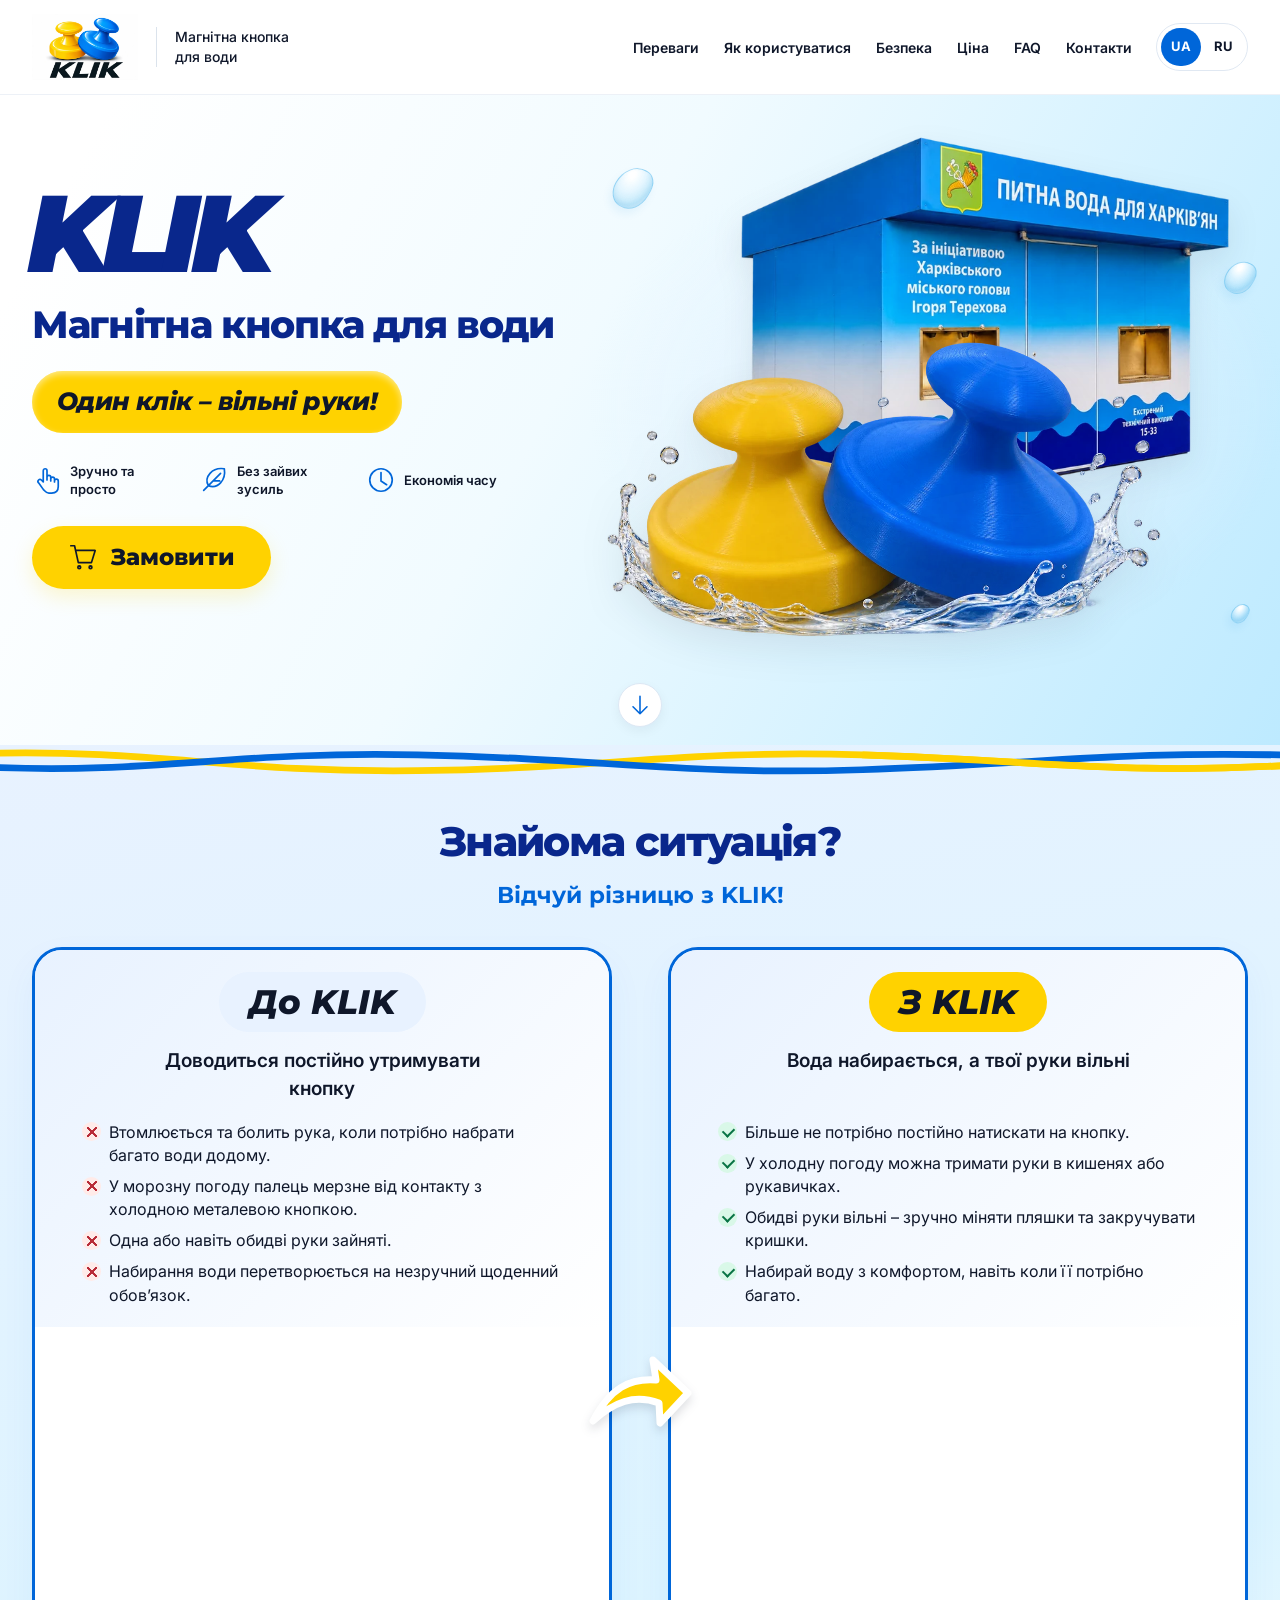
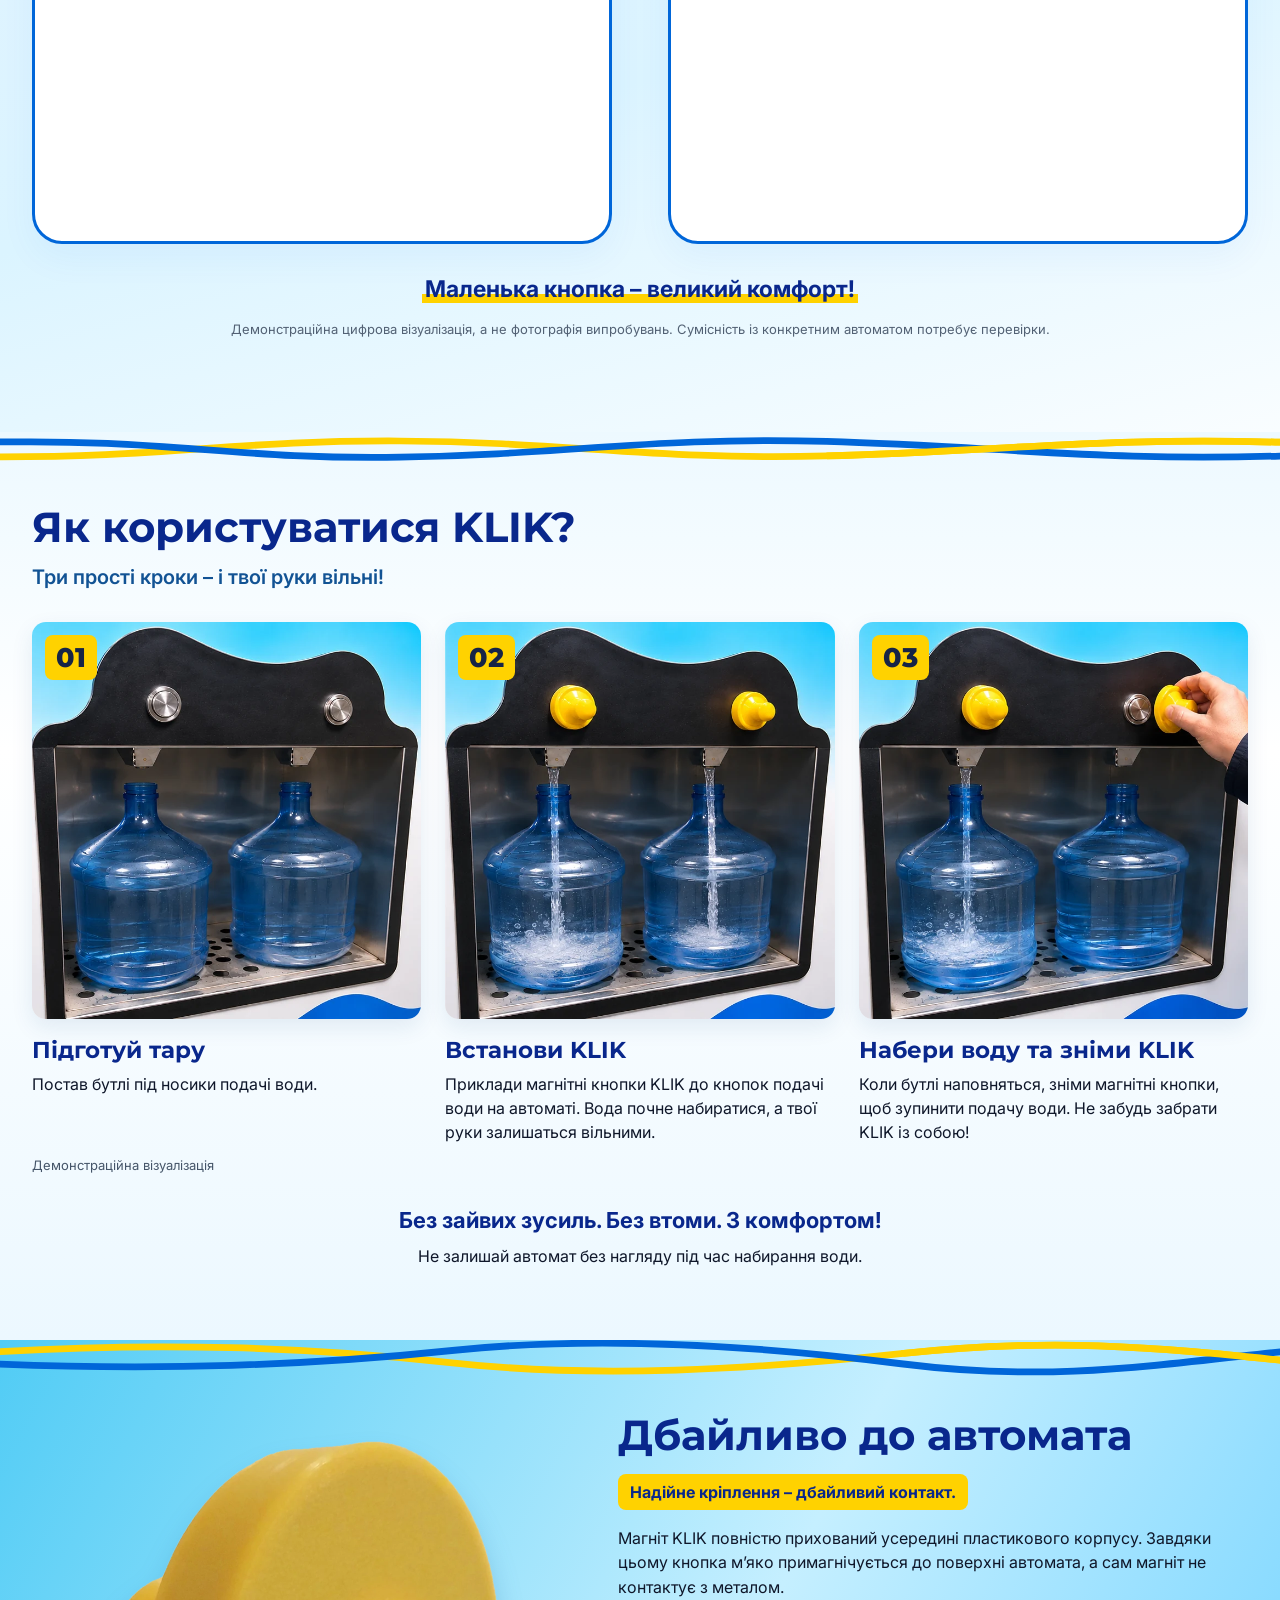
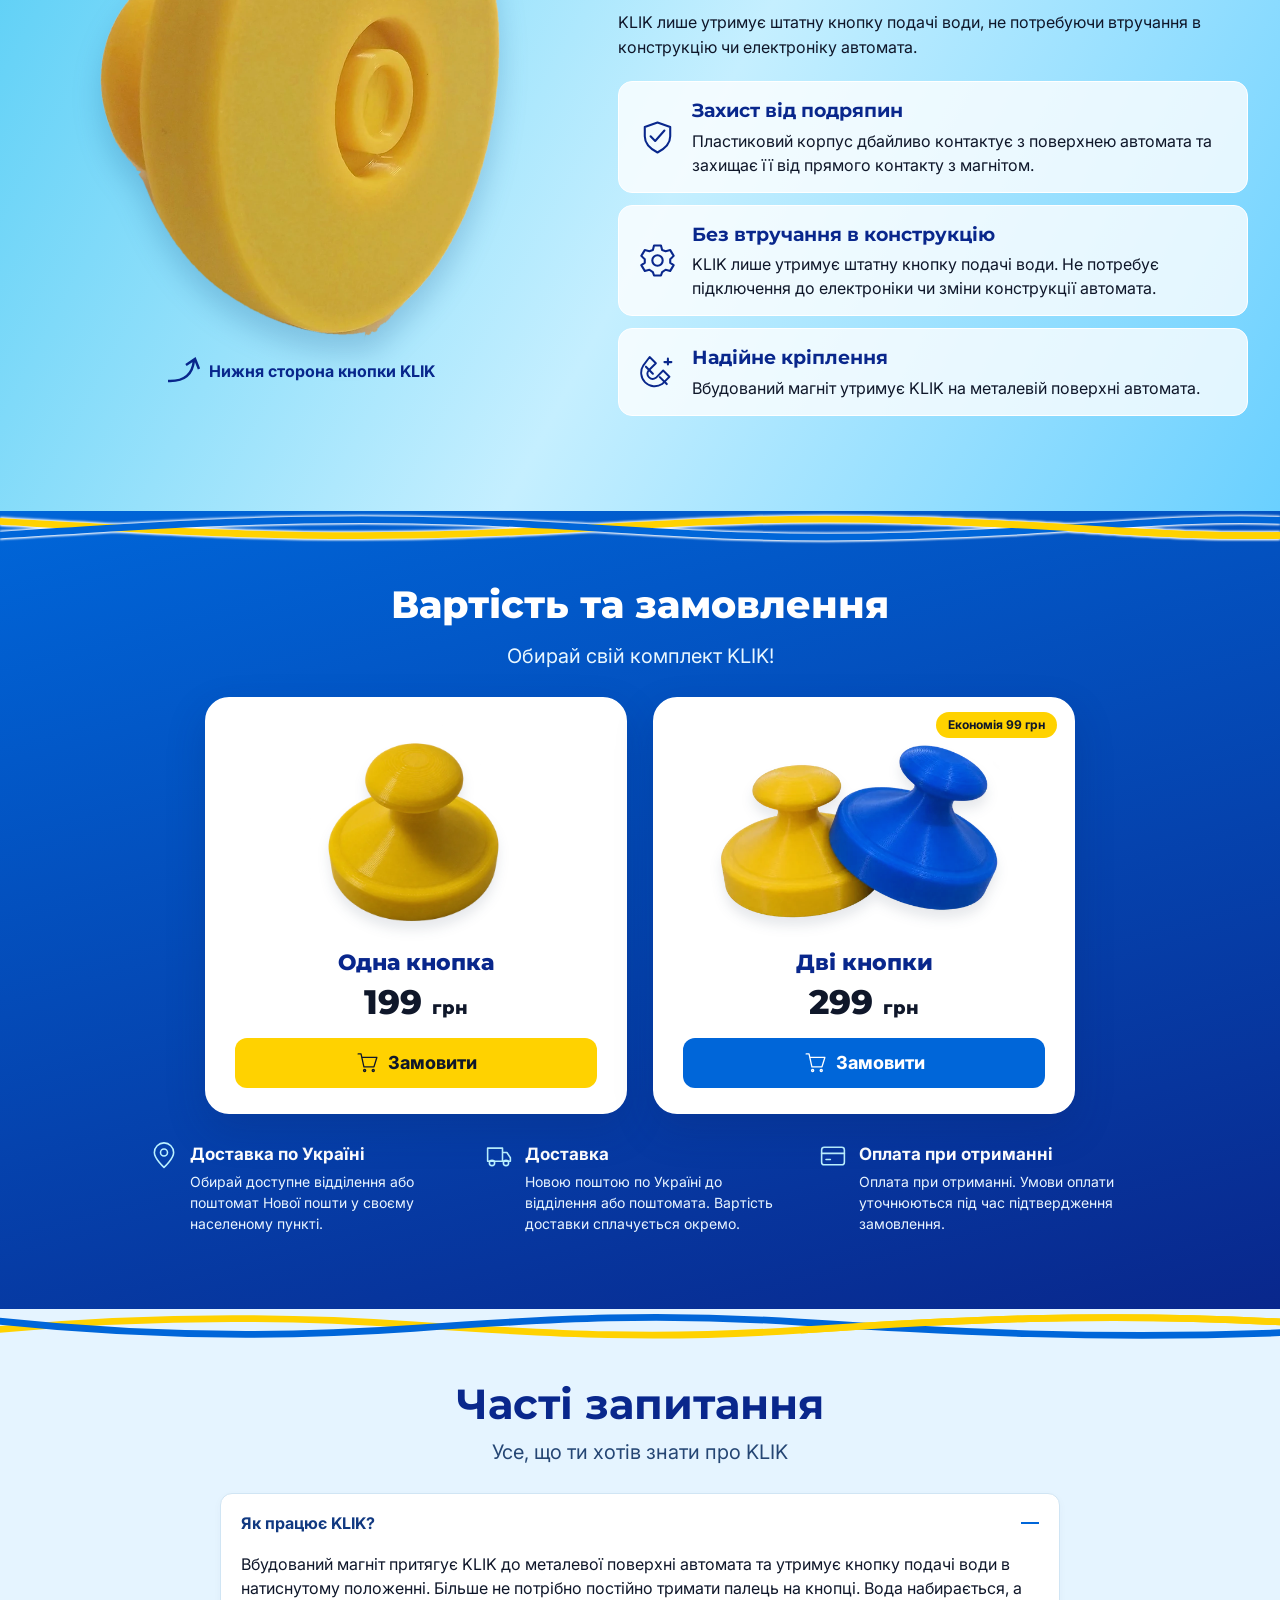
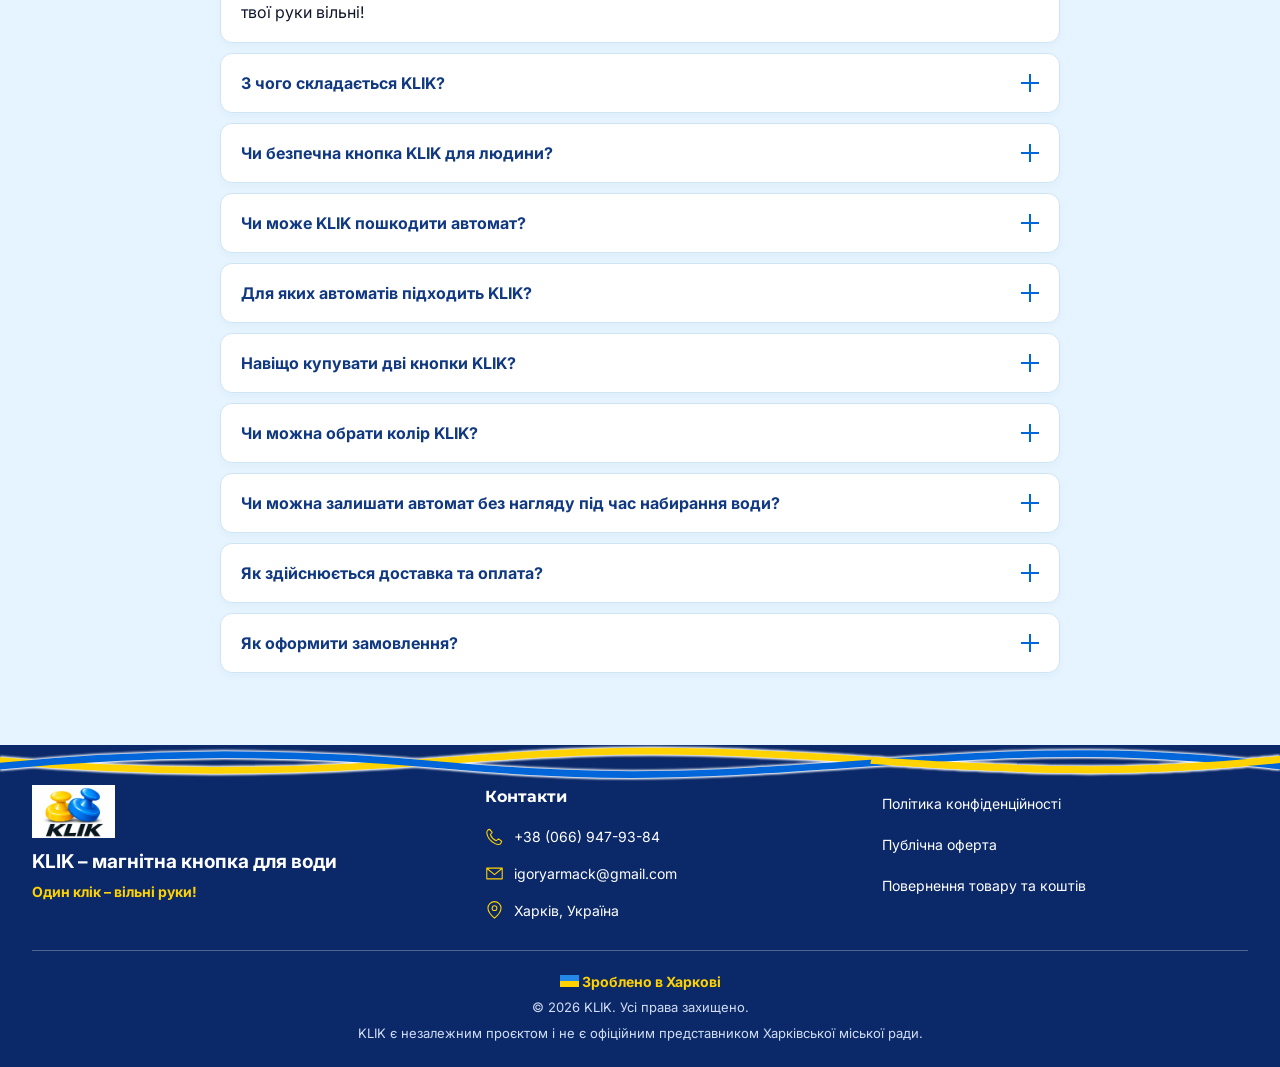
==== commit c4defddb: "Add distinct KLIK section ribbons and comparison copy" ====
--- a/index.html
+++ b/index.html
@@ -38,19 +38,18 @@
  </div>
 
 </div>
-<svg class="hero-waves" xmlns="http://www.w3.org/2000/svg" viewBox="0 0 1440 120" preserveAspectRatio="none" aria-hidden="true"><path fill="#e8f2ff" d="M0 30C250 140 430 95 710 78S1140-5 1440 50V120H0Z"/><path fill="#ffd200" d="M0 8C225 95 380 110 620 75S1095 5 1440 68V91C1120 20 900 54 635 95S230 119 0 38Z"/><path fill="#0066e6" d="M0 32C230 118 390 129 640 94S1120 22 1440 87V105C1120 45 920 75 650 110S225 140 0 58Z"/></svg>
 <a class="scroll-next" href="#problem" aria-label="До наступного розділу" data-i18n-label="next"><svg class="icon" aria-hidden="true"><use href="#icon-down"/></svg></a>
 </section>
 <!-- HERO END -->
 
 <!-- PROBLEM START -->
-<section class="problem" id="problem" aria-labelledby="problem-title"><div class="container">
+<section class="problem" id="problem" aria-labelledby="problem-title"><svg class="section-ribbon" xmlns="http://www.w3.org/2000/svg" viewBox="0 0 1440 80" preserveAspectRatio="none" aria-hidden="true" focusable="false"><path d="M-20 19 C180 9 255 62 470 57 S770 10 970 22 S1260 68 1460 44" fill="none" stroke="#ffd200" stroke-width="15"/><path d="M-20 49 C180 66 255 13 470 22 S770 68 970 55 S1260 12 1460 23" fill="none" stroke="#0066d9" stroke-width="15"/><path d="M970 22 C1168 34 1260 68 1460 44" fill="none" stroke="#ffd200" stroke-width="15"/></svg><div class="container">
  <div class="problem-heading compare-piece"><h2 id="problem-title" data-i18n="problem">Знайома ситуація?</h2><p class="problem-subtitle" data-i18n="difference">Відчуй різницю з KLIK!</p></div>
  <div class="comparison-grid">
   <article class="comparison-card comparison-before compare-piece"><div class="comparison-copy"><h3><span data-i18n="before">До KLIK</span></h3><p data-i18n="beforeDescription">Доводиться постійно утримувати кнопку</p>
     <ul class="comparison-list"><li data-i18n="before1">Втомлюється та болить рука, коли потрібно набрати багато води додому.</li>
       <li data-i18n="before2">У морозну погоду палець мерзне від контакту з холодною металевою кнопкою.</li>
-      <li data-i18n="before3">Одна рука постійно зайнята.</li>
+      <li data-i18n="before3">Одна або навіть обидві руки зайняті.</li>
       <li data-i18n="before4">Набирання води перетворюється на незручний щоденний обов’язок.</li></ul></div><img src="assets/comparisons/before-720.webp" srcset="assets/comparisons/before-480.webp 480w, assets/comparisons/before-720.webp 714w" sizes="(max-width: 650px) calc(100vw - 32px), (max-width: 1300px) 44vw, 570px" width="714" height="640" loading="lazy" decoding="async" alt="Демонстраційна візуалізація: людина утримує пальцем кнопку подачі води" data-i18n-alt="beforeAlt"/></article>
   <div class="comparison-arrow compare-piece" aria-hidden="true"><svg xmlns="http://www.w3.org/2000/svg" viewBox="0 0 110 100"><path d="M8 76C25 43 45 33 71 35L68 15L103 48L75 78L74 58C49 49 29 57 8 76Z" fill="#ffd200" stroke="#ffffff" stroke-width="7" stroke-linejoin="round"/></svg></div>
   <article class="comparison-card comparison-after compare-piece"><div class="comparison-copy"><h3><span data-i18n="after">З KLIK</span></h3><p data-i18n="afterDescription">Вода набирається, а твої руки вільні</p>
@@ -61,9 +60,9 @@
  </div>
  <p class="comparison-end"><strong data-i18n="compareEnd">Маленька кнопка – великий комфорт!</strong></p>
  <p class="comparison-note" data-i18n="comparisonNote">Демонстраційна цифрова візуалізація, а не фотографія випробувань. Сумісність із конкретним автоматом потребує перевірки.</p>
-</div><svg class="problem-wave" xmlns="http://www.w3.org/2000/svg" viewBox="0 0 1440 70" preserveAspectRatio="none" aria-hidden="true"><path fill="#e8f2ff" d="M0 30Q360 85 720 35T1440 30V70H0Z"/><path fill="#ffd200" d="M0 48Q360 98 720 48T1440 48v7Q1080 10 720 55T0 55Z"/><path fill="#0066e6" d="M0 56Q360 106 720 56T1440 56v6Q1080 20 720 62T0 62Z"/></svg></section>
+</div></section>
 <!-- PROBLEM END -->
-<section class="how section-band" id="how-to-use" aria-labelledby="how-title"><div class="container">
+<section class="how section-band" id="how-to-use" aria-labelledby="how-title"><svg class="section-ribbon" xmlns="http://www.w3.org/2000/svg" viewBox="0 0 1440 80" preserveAspectRatio="none" aria-hidden="true" focusable="false"><path d="M-20 55 C190 58 260 18 450 20 S735 63 930 53 S1245 9 1460 24" fill="none" stroke="#ffd200" stroke-width="15"/><path d="M-20 23 C190 13 260 62 450 56 S735 10 930 21 S1245 68 1460 52" fill="none" stroke="#0066d9" stroke-width="15"/><path d="M930 53 C1125 43 1245 9 1460 24" fill="none" stroke="#ffd200" stroke-width="15"/></svg><div class="container">
   <header class="section-intro"><h2 id="how-title" data-i18n="howTitle">Як користуватися KLIK?</h2><p data-i18n="howSub">Три прості кроки – і твої руки вільні!</p></header>
   <ol class="step-grid">
     <li><figure><img src="assets/how-to/step-01.webp" width="710" height="724" loading="lazy" decoding="async" alt="Два порожні бутлі під носиками автомата" data-i18n-alt="alt1"/><span aria-hidden="true">01</span></figure>
@@ -76,14 +75,14 @@
   <p class="visual-caption" data-i18n="visual">Демонстраційна візуалізація</p>
   <div class="how-end"><strong data-i18n="howEnd">Без зайвих зусиль. Без втоми. З комфортом!</strong> <p data-i18n="watch">Не залишай автомат без нагляду під час набирання води.</p></div>
 </div></section>
-<section class="care section-band" id="care" aria-labelledby="care-title"><div class="container care-layout">
+<section class="care section-band" id="care" aria-labelledby="care-title"><svg class="section-ribbon" xmlns="http://www.w3.org/2000/svg" viewBox="0 0 1440 80" preserveAspectRatio="none" aria-hidden="true" focusable="false"><path d="M-20 28 C180 3 350 16 510 51 S850 65 1015 30 S1290 13 1460 49" fill="none" stroke="#ffd200" stroke-width="15"/><path d="M-20 52 C180 69 350 56 510 23 S850 12 1015 53 S1290 58 1460 22" fill="none" stroke="#0066d9" stroke-width="15"/><path d="M1015 30 C1180 -5 1290 13 1460 49" fill="none" stroke="#ffd200" stroke-width="15"/></svg><div class="container care-layout">
   <figure class="care-photo"><img src="assets/products/klik-bottom.webp" width="800" height="1000" loading="lazy" decoding="async" alt="Нижня сторона кнопки KLIK" data-i18n-alt="bottom"/><figcaption><svg aria-hidden="true" width="38" height="30" viewBox="0 0 38 30" fill="none" stroke="currentColor" stroke-width="2.5"><path d="M4 25Q28 26 30 4m-8 5 9-6 4 10"/></svg><span data-i18n="bottom">Нижня сторона кнопки KLIK</span></figcaption></figure>
   <div class="care-copy"><h2 id="care-title" data-i18n="careTitle">Дбайливо до автомата</h2><strong data-i18n="careSub">Надійне кріплення – дбайливий контакт.</strong><p data-i18n="care1">Магніт KLIK повністю прихований усередині пластикового корпусу. Завдяки цьому кнопка м’яко примагнічується до поверхні автомата, а сам магніт не контактує з металом.</p><p data-i18n="care2">KLIK лише утримує штатну кнопку подачі води, не потребуючи втручання в конструкцію чи електроніку автомата.</p>
     <ul><li><svg class="icon" aria-hidden="true"><use href="#icon-shield"/></svg><div><h3 data-i18n="shield">Захист від подряпин</h3><p data-i18n="shieldD">Пластиковий корпус дбайливо контактує з поверхнею автомата та захищає її від прямого контакту з магнітом.</p></div></li>
     <li><svg class="icon" aria-hidden="true"><use href="#icon-gear"/></svg><div><h3 data-i18n="gear">Без втручання в конструкцію</h3><p data-i18n="gearD">KLIK лише утримує штатну кнопку подачі води. Не потребує підключення до електроніки чи зміни конструкції автомата.</p></div></li>
     <li><svg class="icon" aria-hidden="true"><use href="#icon-magnet"/></svg><div><h3 data-i18n="fix">Надійне кріплення</h3><p data-i18n="fixD">Вбудований магніт утримує KLIK на металевій поверхні автомата.</p></div></li></ul>
   </div></div></section>
-<!-- ORDER START --><section class="order-section" id="order" aria-labelledby="order-title"><div class="container"><h2 id="order-title" data-i18n="orderTitle">Вартість та замовлення</h2><p data-i18n="storeSub">Обирай свій комплект KLIK!</p> <div class="prices" role="group" aria-label="Варіанти комплекту" data-i18n-label="prices">
+<!-- ORDER START --><section class="order-section" id="order" aria-labelledby="order-title"><svg class="section-ribbon" xmlns="http://www.w3.org/2000/svg" viewBox="0 0 1440 80" preserveAspectRatio="none" aria-hidden="true" focusable="false"><path d="M-20 21 C170 42 330 64 520 51 S815 9 1025 21 S1310 62 1460 53" fill="none" stroke="#ffd200" stroke-width="15"/><path d="M-20 56 C170 32 330 10 520 23 S815 68 1025 55 S1310 10 1460 22" fill="none" stroke="#0066d9" stroke-width="15"/><path d="M1025 21 C1235 33 1310 62 1460 53" fill="none" stroke="#ffd200" stroke-width="15"/></svg><div class="container"><h2 id="order-title" data-i18n="orderTitle">Вартість та замовлення</h2><p data-i18n="storeSub">Обирай свій комплект KLIK!</p> <div class="prices" role="group" aria-label="Варіанти комплекту" data-i18n-label="prices">
   <button class="price-card" type="button" data-order-quantity="1" aria-haspopup="dialog" aria-controls="order-dialog"><img src="assets/products/01-yellow-single-640-transparent.webp" loading="lazy" width="640" height="583" decoding="async" alt="Одна жовта магнітна кнопка KLIK" data-i18n-alt="singleAlt"/><span class="price-card-copy"><span class="price-card-title" data-i18n="one">Одна кнопка</span><span class="price">199 <small data-i18n="currency">грн</small></span><span class="price-card-action"><svg class="icon" aria-hidden="true"><use href="#icon-cart"/></svg><span data-i18n="order">Замовити</span></span></span></button>
   <button class="price-card featured" type="button" data-order-quantity="2" aria-haspopup="dialog" aria-controls="order-dialog"><span class="saving" data-i18n="saving">Економія 99 грн</span><img src="assets/products/03-yellow-blue-pair-640-transparent.webp" loading="lazy" width="640" height="360" decoding="async" alt="Жовта кнопка KLIK та візуалізація синьої" data-i18n-alt="pairAlt"/><span class="price-card-copy"><span class="price-card-title" data-i18n="two">Дві кнопки</span><span class="price">299 <small data-i18n="currency">грн</small></span><span class="price-card-action"><svg class="icon" aria-hidden="true"><use href="#icon-cart"/></svg><span data-i18n="order">Замовити</span></span></span></button>
  </div><div class="fulfilment">
@@ -91,7 +90,7 @@
   <div><svg class="icon" aria-hidden="true"><use href="#icon-truck"/></svg><p><strong data-i18n="ship">Доставка</strong><span data-i18n="shipD">Новою поштою по Україні до відділення або поштомата. Вартість доставки сплачується окремо.</span></p></div>
   <div><svg class="icon" aria-hidden="true"><use href="#icon-pay"/></svg><p><strong data-i18n="pay">Оплата при отриманні</strong><span data-i18n="payD">Оплата при отриманні. Умови оплати уточнюються під час підтвердження замовлення.</span></p></div>
 </div></div></section><!-- ORDER END -->
-<section class="faq section-band" id="faq" aria-labelledby="faq-title"><div class="container faq-layout">
+<section class="faq section-band" id="faq" aria-labelledby="faq-title"><svg class="section-ribbon" xmlns="http://www.w3.org/2000/svg" viewBox="0 0 1440 80" preserveAspectRatio="none" aria-hidden="true" focusable="false"><path d="M-20 49 C140 17 300 13 465 35 S740 68 900 47 S1240 5 1460 31" fill="none" stroke="#ffd200" stroke-width="15"/><path d="M-20 23 C140 59 300 66 465 43 S740 9 900 29 S1240 71 1460 51" fill="none" stroke="#0066d9" stroke-width="15"/><path d="M900 47 C1060 26 1240 5 1460 31" fill="none" stroke="#ffd200" stroke-width="15"/></svg><div class="container faq-layout">
   <h2 id="faq-title" data-i18n="faqTitle">Часті запитання</h2>
   <p data-i18n="faqSub">Усе, що ти хотів знати про KLIK</p>
   <div class="questions">
@@ -110,7 +109,7 @@
   </div>
 </div></section>
 </main>
-<footer class="site-footer" id="contacts"><div class="container">
+<footer class="site-footer" id="contacts"><svg class="section-ribbon" xmlns="http://www.w3.org/2000/svg" viewBox="0 0 1440 80" preserveAspectRatio="none" aria-hidden="true" focusable="false"><path d="M-20 31 C155 64 320 64 500 35 S785 8 980 34 S1280 66 1460 28" fill="none" stroke="#ffd200" stroke-width="15"/><path d="M-20 51 C155 14 320 12 500 45 S785 68 980 40 S1280 9 1460 51" fill="none" stroke="#0066d9" stroke-width="15"/><path d="M980 34 C1175 60 1280 66 1460 28" fill="none" stroke="#ffd200" stroke-width="15"/></svg><div class="container">
   <div class="footer-grid">
     <div class="footer-brand"><a href="#hero"><img src="assets/logo/klik-approved.webp" width="106" height="67" alt="KLIK" loading="lazy"/></a><div><strong data-i18n="footerBrand">KLIK – магнітна кнопка для води</strong><p data-i18n="slogan">Один клік – вільні руки!</p></div></div>
     <div class="contact-group"><h2 data-i18n="contacts">Контакти</h2>
@@ -129,8 +128,8 @@
 <!-- ORDER DIALOG START -->
 <dialog class="order-dialog" id="order-dialog" aria-labelledby="dialog-title" aria-describedby="order-service-note"><div class="dialog-shell"><header class="dialog-header"><h2 id="dialog-title" tabindex="-1" data-i18n="dialogTitle">Замовлення KLIK</h2><div class="dialog-tools"><div class="languages" role="group" aria-label="Мова сайту" data-i18n-label="language"><button type="button" data-language="uk" aria-pressed="true" lang="uk">UA</button><button type="button" data-language="ru" aria-pressed="false" lang="ru">RU</button></div><button class="dialog-close" type="button" aria-label="Закрити вікно" data-i18n-label="closeDialog"><svg class="icon" aria-hidden="true"><use href="#icon-close"/></svg></button></div></header>
 <form id="order-form" method="dialog" novalidate="novalidate"><fieldset class="package-fieldset"><legend data-i18n="choosePackage">Обери свій комплект</legend><div class="package-options"><label class="package-option"><input type="radio" name="quantity" value="1" checked="checked"/><span class="package-choice"><span class="selection-check" aria-hidden="true"><svg class="icon" aria-hidden="true"><use href="#icon-check"/></svg></span><strong data-i18n="one">Одна кнопка</strong><span class="package-price">199 <span data-i18n="currency">грн</span></span></span></label><label class="package-option"><input type="radio" name="quantity" value="2"/><span class="package-choice"><span class="selection-check" aria-hidden="true"><svg class="icon" aria-hidden="true"><use href="#icon-check"/></svg></span><strong data-i18n="two">Дві кнопки</strong><span class="package-price">299 <span data-i18n="currency">грн</span></span><span class="package-saving" data-i18n="saving">Економія 99 грн</span></span></label></div></fieldset>
-<div class="color-fieldsets"><fieldset class="color-fieldset" id="color-fieldset-1"><legend id="first-color-legend">Обери колір</legend><div class="color-options"><label class="color-option"><input type="radio" name="color1" value="yellow" checked="checked"/><span class="color-choice"><img src="assets/products/01-yellow-single-640-transparent.webp" width="64" height="64" alt="" loading="lazy"/><span data-i18n="yellow">Жовтий</span><span class="selection-check" aria-hidden="true"><svg class="icon" aria-hidden="true"><use href="#icon-check"/></svg></span></span></label><label class="color-option"><input type="radio" name="color1" value="blue"/><span class="color-choice"><img src="assets/products/02-blue-single-640-transparent.webp" width="64" height="64" alt="" loading="lazy"/><span data-i18n="blue">Синій</span><span class="selection-check" aria-hidden="true"><svg class="icon" aria-hidden="true"><use href="#icon-check"/></svg></span></span></label></div></fieldset><fieldset class="color-fieldset" id="color-fieldset-2" hidden="hidden"><legend data-i18n="colorTwo">Колір кнопки №2</legend><div class="color-options"><label class="color-option"><input type="radio" name="color2" value="yellow" checked="checked" disabled="disabled"/><span class="color-choice"><img src="assets/products/01-yellow-single-640-transparent.webp" width="64" height="64" alt="" loading="lazy"/><span data-i18n="yellow">Жовтий</span><span class="selection-check" aria-hidden="true"><svg class="icon" aria-hidden="true"><use href="#icon-check"/></svg></span></span></label><label class="color-option"><input type="radio" name="color2" value="blue" disabled="disabled"/><span class="color-choice"><img src="assets/products/02-blue-single-640-transparent.webp" width="64" height="64" alt="" loading="lazy"/><span data-i18n="blue">Синій</span><span class="selection-check" aria-hidden="true"><svg class="icon" aria-hidden="true"><use href="#icon-check"/></svg></span></span></label></div></fieldset></div><p class="blue-status" id="blue-status" role="status" hidden="hidden" data-i18n="blueStatus">Синя кнопка ще не виготовлена. Зображення показує візуалізацію кольору; наявність і термін виготовлення не підтверджені.</p>
-<fieldset class="customer-fieldset"><legend data-i18n="customerDetails">Дані покупця</legend><div class="customer-fields"><div class="form-field"><label for="customer-name" data-i18n="customerName">Ім’я та прізвище</label><input id="customer-name" name="customer-name" type="text" autocomplete="name" maxlength="80" required="required" aria-describedby="customer-name-error"/><span class="field-error" id="customer-name-error" hidden="hidden"></span></div><div class="form-field"><label for="customer-phone" data-i18n="customerPhone">Номер телефону</label><input id="customer-phone" name="customer-phone" type="tel" autocomplete="tel" maxlength="25" required="required" aria-describedby="customer-phone-error" inputmode="tel" placeholder="+380 (__) ___-__-__"/><span class="field-error" id="customer-phone-error" hidden="hidden"></span></div><div class="form-field"><label for="customer-city" data-i18n="customerCity">Місто</label><input id="customer-city" name="customer-city" type="text" autocomplete="off" maxlength="80" list="city-options" required="required" aria-describedby="city-status"/><datalist id="city-options"></datalist><span id="city-status" class="directory-status" role="status"></span></div><div class="form-field"><label for="customer-branch" data-i18n="customerBranch">Відділення Нової пошти</label><input id="customer-branch" name="customer-branch" type="text" autocomplete="off" maxlength="180" list="branch-options" required="required" aria-describedby="customer-branch-error branch-status"/><datalist id="branch-options"></datalist><span id="branch-status" class="directory-status" role="status"></span><span class="field-error" id="customer-branch-error" hidden="hidden"></span></div></div></fieldset><div class="order-summary"><span data-i18n="totalLabel">До сплати</span><output id="order-total" aria-live="polite">199 грн</output></div><div class="payment-note"><svg class="icon" aria-hidden="true"><use href="#icon-pay"/></svg><div><p data-i18n="modalPay">Оплата при отриманні. Для поштомата спосіб оплати уточнюється під час підтвердження.</p><p data-i18n="shippingExcluded">Вартість доставки сплачується окремо.</p></div></div>
+<div class="color-fieldsets"><fieldset class="color-fieldset" id="color-fieldset-1"><legend id="first-color-legend">Обери колір</legend><div class="color-options"><label class="color-option"><input type="radio" name="color1" value="yellow" checked="checked"/><span class="color-choice"><img src="assets/products/01-yellow-single-640-transparent.webp" width="64" height="64" alt="" loading="lazy"/><span data-i18n="yellow">Жовтий</span><span class="selection-check" aria-hidden="true"><svg class="icon" aria-hidden="true"><use href="#icon-check"/></svg></span></span></label><label class="color-option"><input type="radio" name="color1" value="blue"/><span class="color-choice"><img src="assets/products/02-blue-single-640-transparent.webp" width="64" height="64" alt="" loading="lazy"/><span data-i18n="blue">Синій</span><span class="selection-check" aria-hidden="true"><svg class="icon" aria-hidden="true"><use href="#icon-check"/></svg></span></span></label></div></fieldset><fieldset class="color-fieldset" id="color-fieldset-2" hidden="hidden"><legend data-i18n="colorTwo">Колір кнопки №2</legend><div class="color-options"><label class="color-option"><input type="radio" name="color2" value="yellow" checked="checked" disabled="disabled"/><span class="color-choice"><img src="assets/products/01-yellow-single-640-transparent.webp" width="64" height="64" alt="" loading="lazy"/><span data-i18n="yellow">Жовтий</span><span class="selection-check" aria-hidden="true"><svg class="icon" aria-hidden="true"><use href="#icon-check"/></svg></span></span></label><label class="color-option"><input type="radio" name="color2" value="blue" disabled="disabled"/><span class="color-choice"><img src="assets/products/02-blue-single-640-transparent.webp" width="64" height="64" alt="" loading="lazy"/><span data-i18n="blue">Синій</span><span class="selection-check" aria-hidden="true"><svg class="icon" aria-hidden="true"><use href="#icon-check"/></svg></span></span></label></div></fieldset></div><p class="blue-status" id="blue-status" role="status" hidden="hidden" data-i18n="blueStatus">Синій колір тимчасово недоступний.</p>
+<fieldset class="customer-fieldset"><legend data-i18n="customerDetails">Дані покупця</legend><div class="customer-fields"><div class="form-field"><label for="customer-name" data-i18n="customerName">Ім’я та прізвище</label><input id="customer-name" name="customer-name" type="text" autocomplete="name" maxlength="80" required="required" aria-describedby="customer-name-error"/><span class="field-error" id="customer-name-error" hidden="hidden"></span></div><div class="form-field"><label for="customer-phone" data-i18n="customerPhone">Номер телефону</label><input id="customer-phone" name="customer-phone" type="tel" autocomplete="tel" maxlength="25" required="required" aria-describedby="customer-phone-error" inputmode="tel" placeholder="+380 (__) ___-__-__"/><span class="field-error" id="customer-phone-error" hidden="hidden"></span></div><div class="form-field"><label for="customer-city" data-i18n="customerCity">Місто</label><input id="customer-city" name="customer-city" type="text" autocomplete="off" maxlength="80" list="city-options" required="required" aria-describedby="city-status"/><datalist id="city-options"></datalist><span id="city-status" class="directory-status" role="status"></span></div><div class="form-field"><label for="customer-branch" data-i18n="customerBranch">Відділення Нової пошти</label><input id="customer-branch" name="customer-branch" type="text" autocomplete="off" maxlength="180" list="branch-options" required="required" aria-describedby="customer-branch-error branch-status"/><datalist id="branch-options"></datalist><span id="branch-status" class="directory-status" role="status"></span><span class="field-error" id="customer-branch-error" hidden="hidden"></span></div></div></fieldset><div class="order-summary"><span data-i18n="totalLabel">До сплати</span><output id="order-total" aria-live="polite">199 грн</output></div><div class="payment-note"><svg class="icon" aria-hidden="true"><use href="#icon-pay"/></svg><div><p data-i18n="modalPay">Оплата при отриманні.</p><p data-i18n="shippingExcluded">Вартість доставки сплачується окремо.</p></div></div>
 <div class="consent"><input id="order-consent" type="checkbox" required="required" aria-labelledby="consent-text" aria-describedby="order-consent-error"/>
   <div id="consent-text"><label for="order-consent" data-i18n="agreeStart">Я ознайомився(-лася) з умовами</label> <button type="button" class="legal-link" data-document-open="offer" aria-haspopup="dialog" aria-controls="legal-dialog" data-i18n="agreeOffer">публічної оферти</button>, <button type="button" class="legal-link" data-document-open="privacy" aria-haspopup="dialog" aria-controls="legal-dialog" data-i18n="agreePrivacy">політикою конфіденційності</button> <span data-i18n="agreeAnd">та</span> <button type="button" class="legal-link" data-document-open="returns" aria-haspopup="dialog" aria-controls="legal-dialog" data-i18n="agreeReturns">умовами повернення товару</button>.</div>
   <p class="field-error" id="order-consent-error" hidden="hidden"></p>
@@ -202,11 +201,7 @@
   <p>Продавець зобов’язується передати покупцеві замовлений товар, а покупець зобов’язується прийняти та оплатити його відповідно до умов договору.</p>
   <p>KLIK – магнітна кнопка, призначена для утримання штатної кнопки подачі води на сумісних міських автоматах видачі питної води.</p>
   <h3>3. Вартість товару</h3>
-  <p>Актуальні ціни зазначаються на сайті:</p>
-  <ul>
-  <li>Одна кнопка KLIK – 199 грн.</li>
-  <li>Комплект із двох кнопок KLIK – 299 грн.</li>
-  </ul>
+  <p>Актуальні ціни на один виріб і комплект із двох виробів зазначаються на сайті та у формі замовлення.</p>
   <p>Вартість доставки та можливі комісії поштового оператора не входять до вартості товару.</p>
   <p>Зміна ціни після підтвердження замовлення не допускається без погодження з покупцем.</p>
   <h3>4. Оформлення замовлення</h3>
@@ -243,11 +238,7 @@
   <p>Продавец обязуется передать покупателю заказанный товар, а покупатель обязуется принять и оплатить его в соответствии с условиями договора.</p>
   <p>KLIK – магнитная кнопка, предназначенная для удержания штатной кнопки подачи воды на совместимых городских автоматах выдачи питьевой воды.</p>
   <h3>3. Стоимость товара</h3>
-  <p>Актуальные цены указаны на сайте:</p>
-  <ul>
-  <li>Одна кнопка KLIK – 199 грн.</li>
-  <li>Комплект из двух кнопок KLIK – 299 грн.</li>
-  </ul>
+  <p>Актуальные цены на одно изделие и комплект из двух изделий указаны на сайте и в форме заказа.</p>
   <p>Стоимость доставки и возможные комиссии почтового оператора не входят в стоимость товара.</p>
   <p>Изменение цены после подтверждения заказа не допускается без согласования с покупателем.</p>
   <h3>4. Оформление заказа</h3>
--- a/styles-v1.3.css
+++ b/styles-v1.3.css
@@ -37,7 +37,6 @@
   position:relative;isolation:isolate;overflow:hidden;padding-bottom:95px;
   background:linear-gradient(118deg,#51ccf5,#c5efff 54%,#6ad0ff);
 }
-.care::after {content:"";position:absolute;z-index:-1;inset:auto 0 -1px;height:52px;background:url("data:image/svg+xml,%3Csvg xmlns='http://www.w3.org/2000/svg' viewBox='0 0 1440 80' preserveAspectRatio='none'%3E%3Cpath fill='%23008ce5' d='M0 30Q170 -12 340 32T700 32T1070 32T1440 30V80H0Z'/%3E%3Cpath fill='%230066d9' d='M0 49Q180 10 365 48T750 48T1110 48T1440 50V80H0Z'/%3E%3C/svg%3E") center/100% 100%}
 .care-layout {display:grid;grid-template-columns:minmax(0,.85fr) minmax(0,1fr);gap:50px;align-items:center}
 .care-photo {margin:0;display:grid;justify-items:center;gap:15px}
 .care-photo img {width:min(80%,400px);filter:drop-shadow(0 18px 14px #07498336)}
--- a/styles-v1.5.css
+++ b/styles-v1.5.css
@@ -1 +1,8 @@
 .directory-status{display:block;font-size:13px;line-height:1.35;color:#405c7c;min-height:1em;margin-top:4px}
+.color-option input:disabled+.color-choice{opacity:.45;cursor:not-allowed}
+.order-success{border-left:4px solid #168851;background:#effbf4;color:#173d28;padding:16px;overflow-wrap:anywhere}
+.order-success strong{display:block;font-size:18px}.order-success p{margin:8px 0}.order-success .button{margin-top:8px}
+.problem,.how,.care,.order-section,.faq,.site-footer{position:relative}
+.section-ribbon{position:absolute;inset:0 0 auto;display:block;width:100%;height:36px;pointer-events:none;z-index:2}
+.order-section .section-ribbon,.site-footer .section-ribbon{filter:drop-shadow(0 1px 1px #fff) drop-shadow(0 -1px 1px #fff)}
+@media(max-width:650px){.section-ribbon{height:24px}}
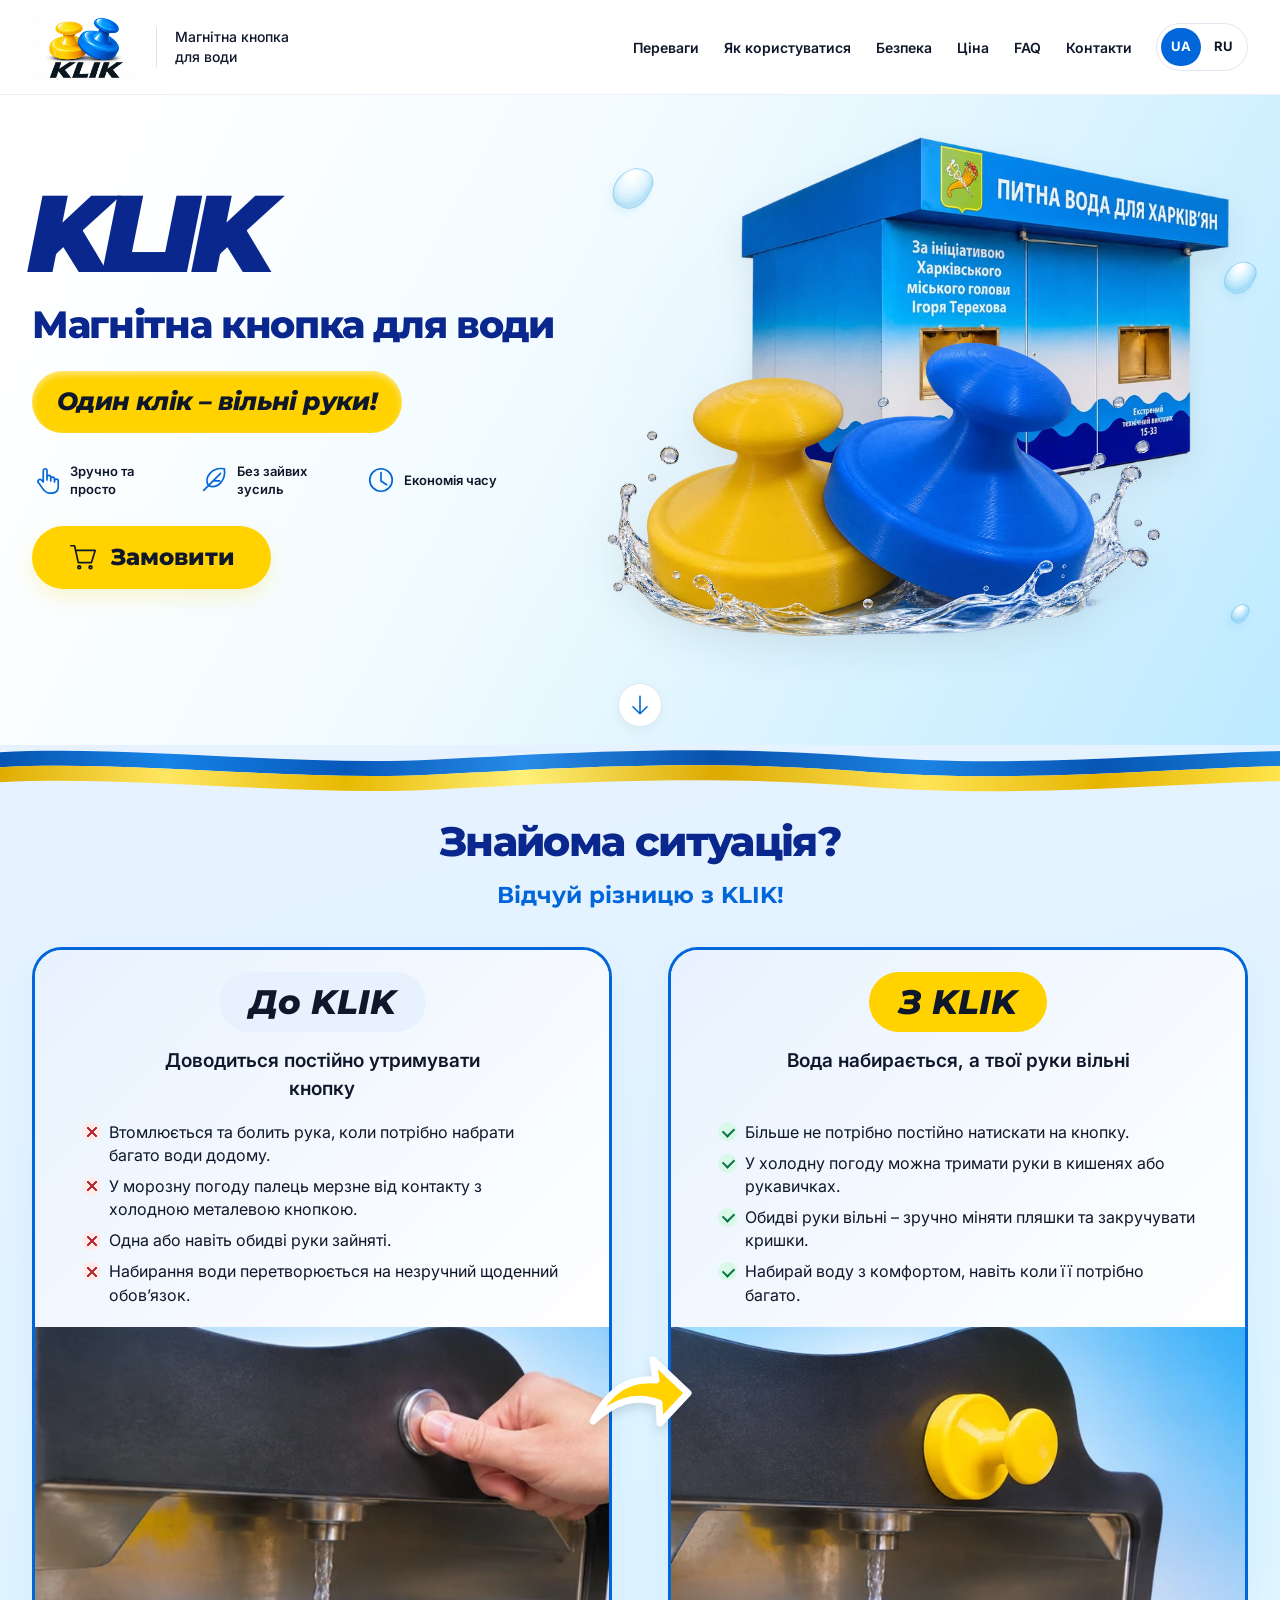
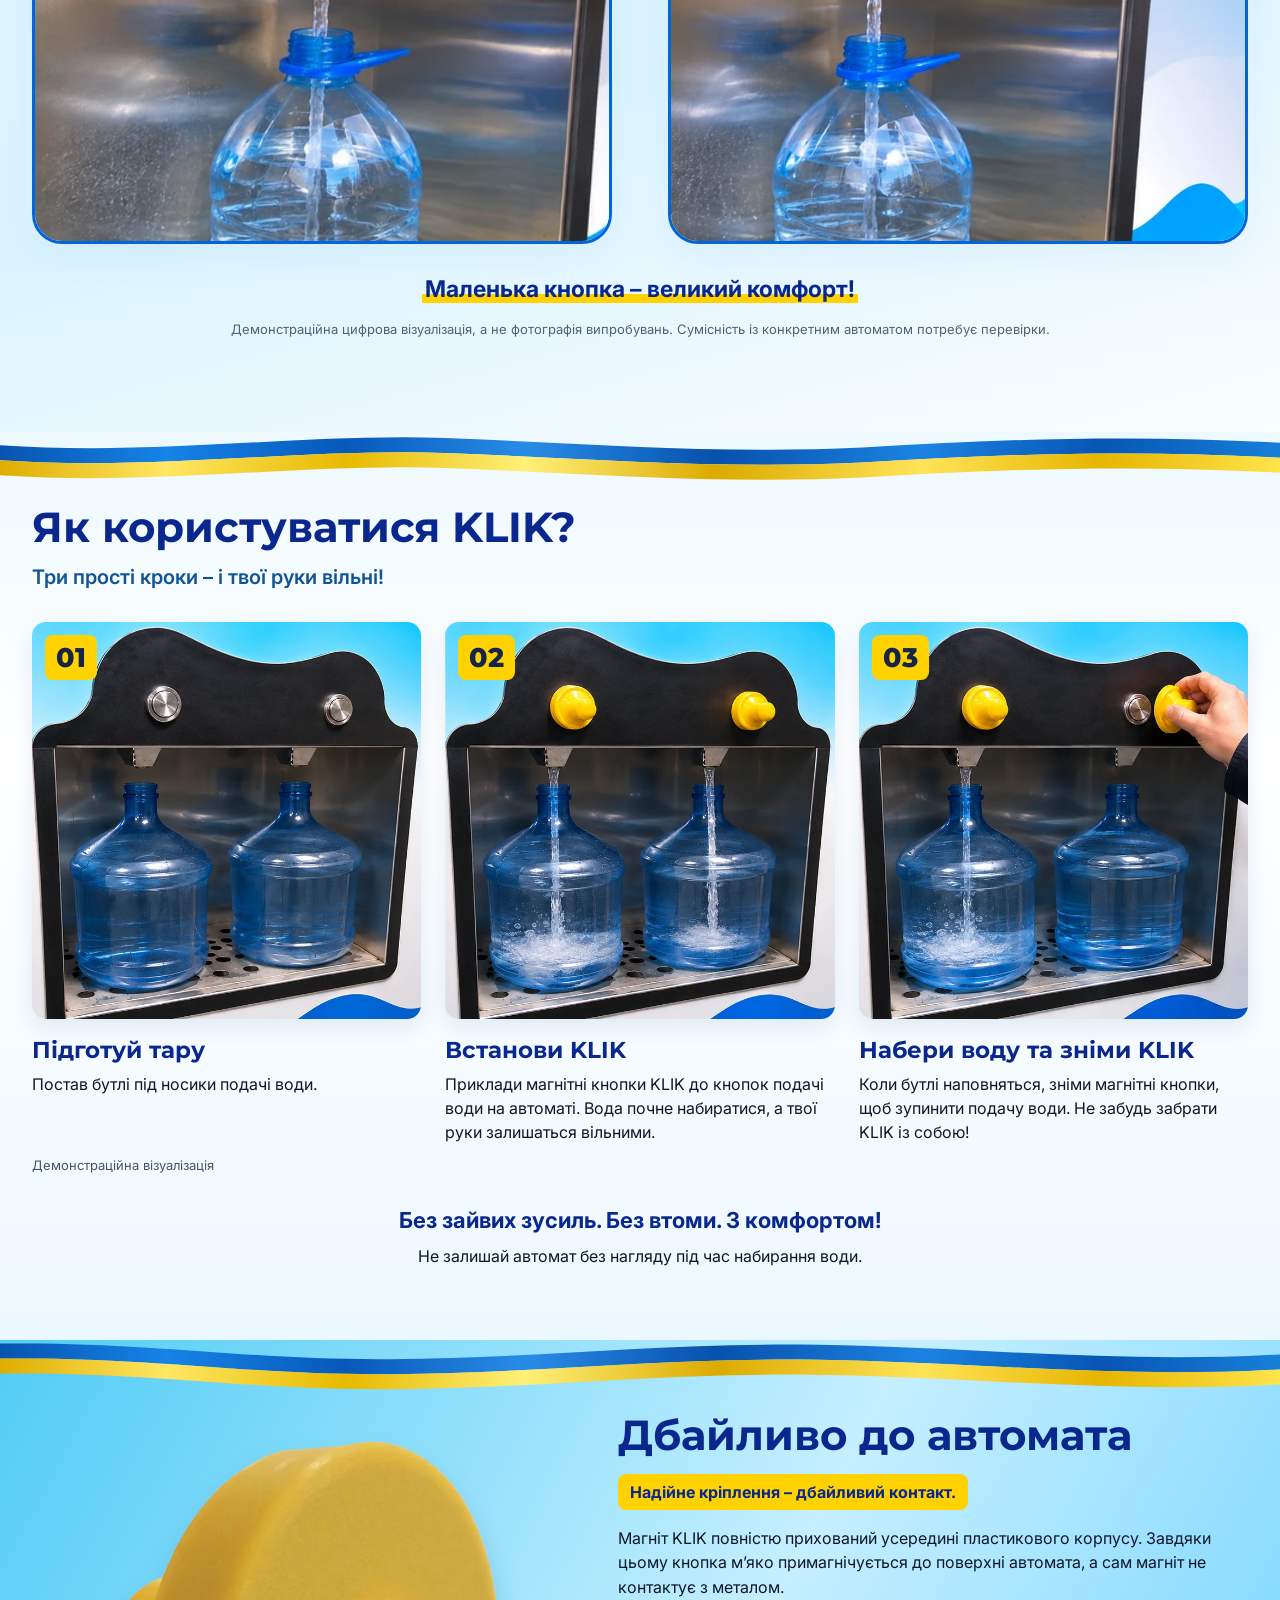
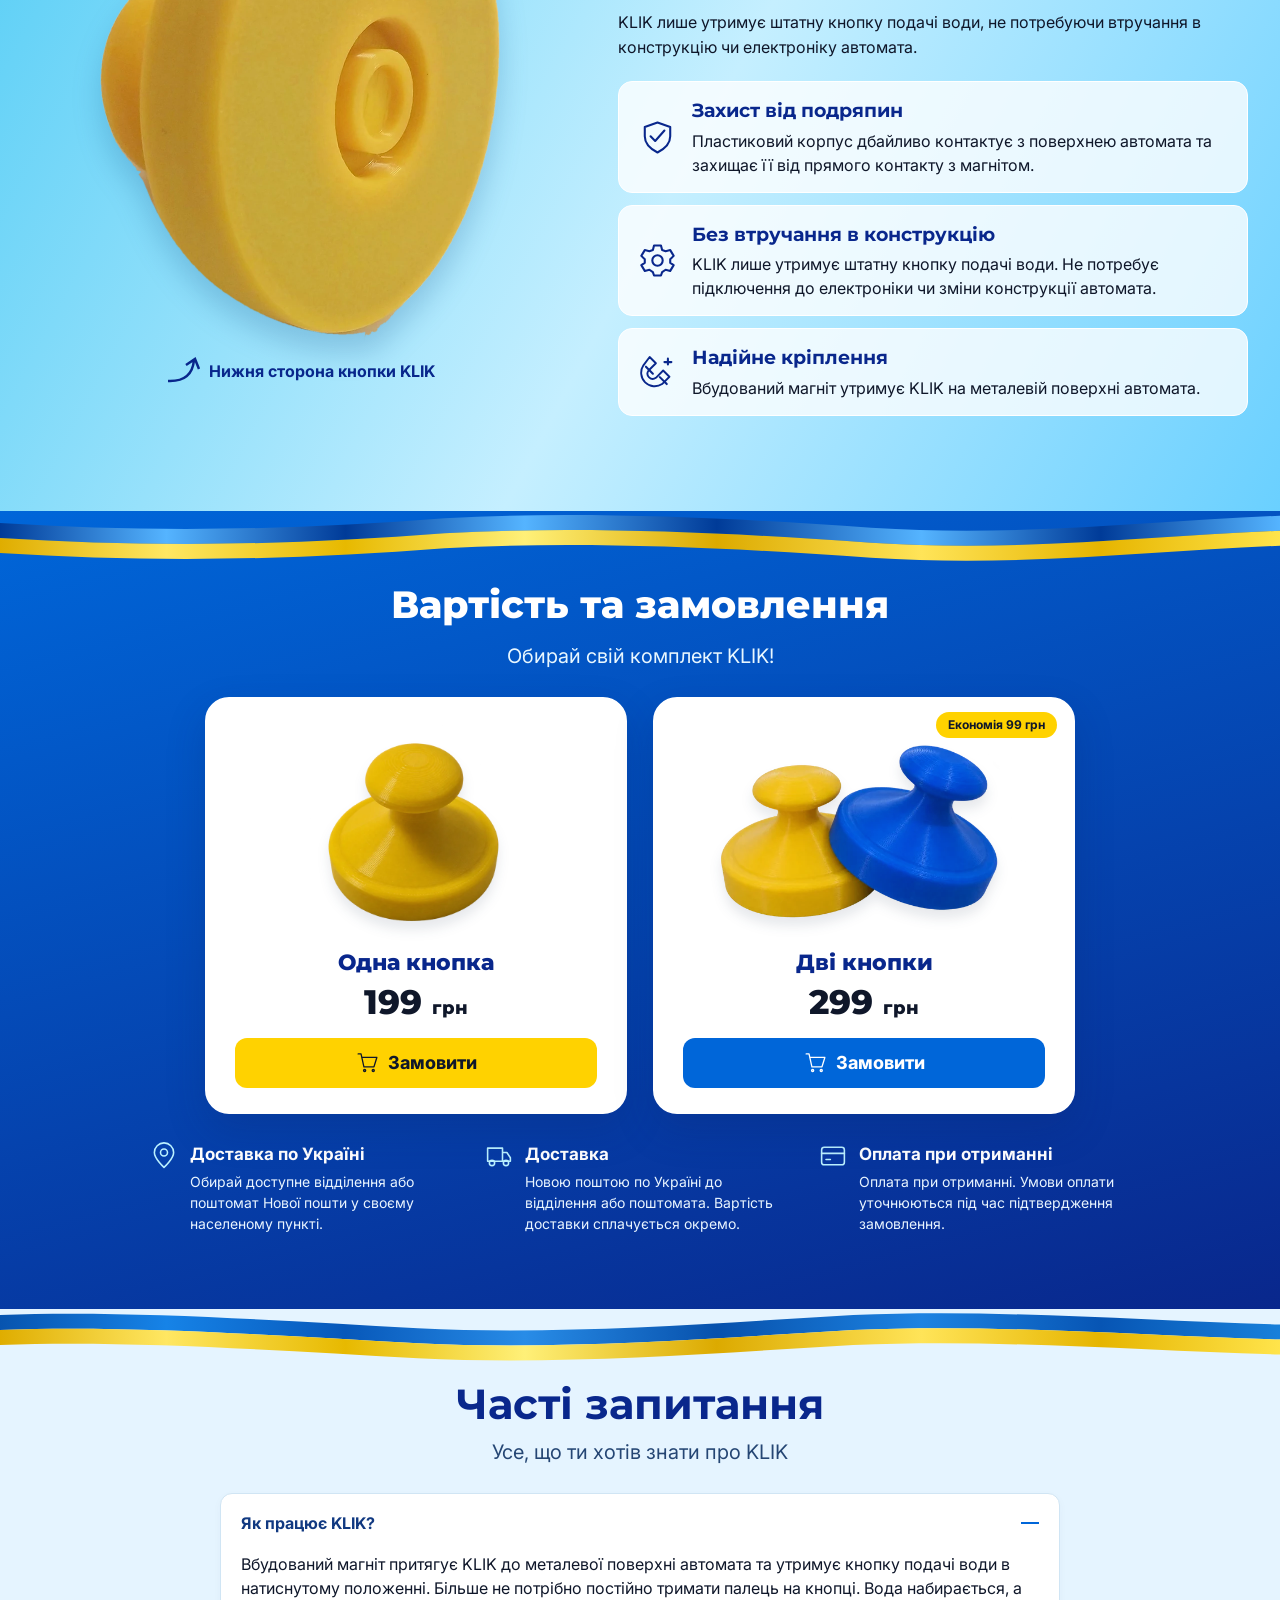
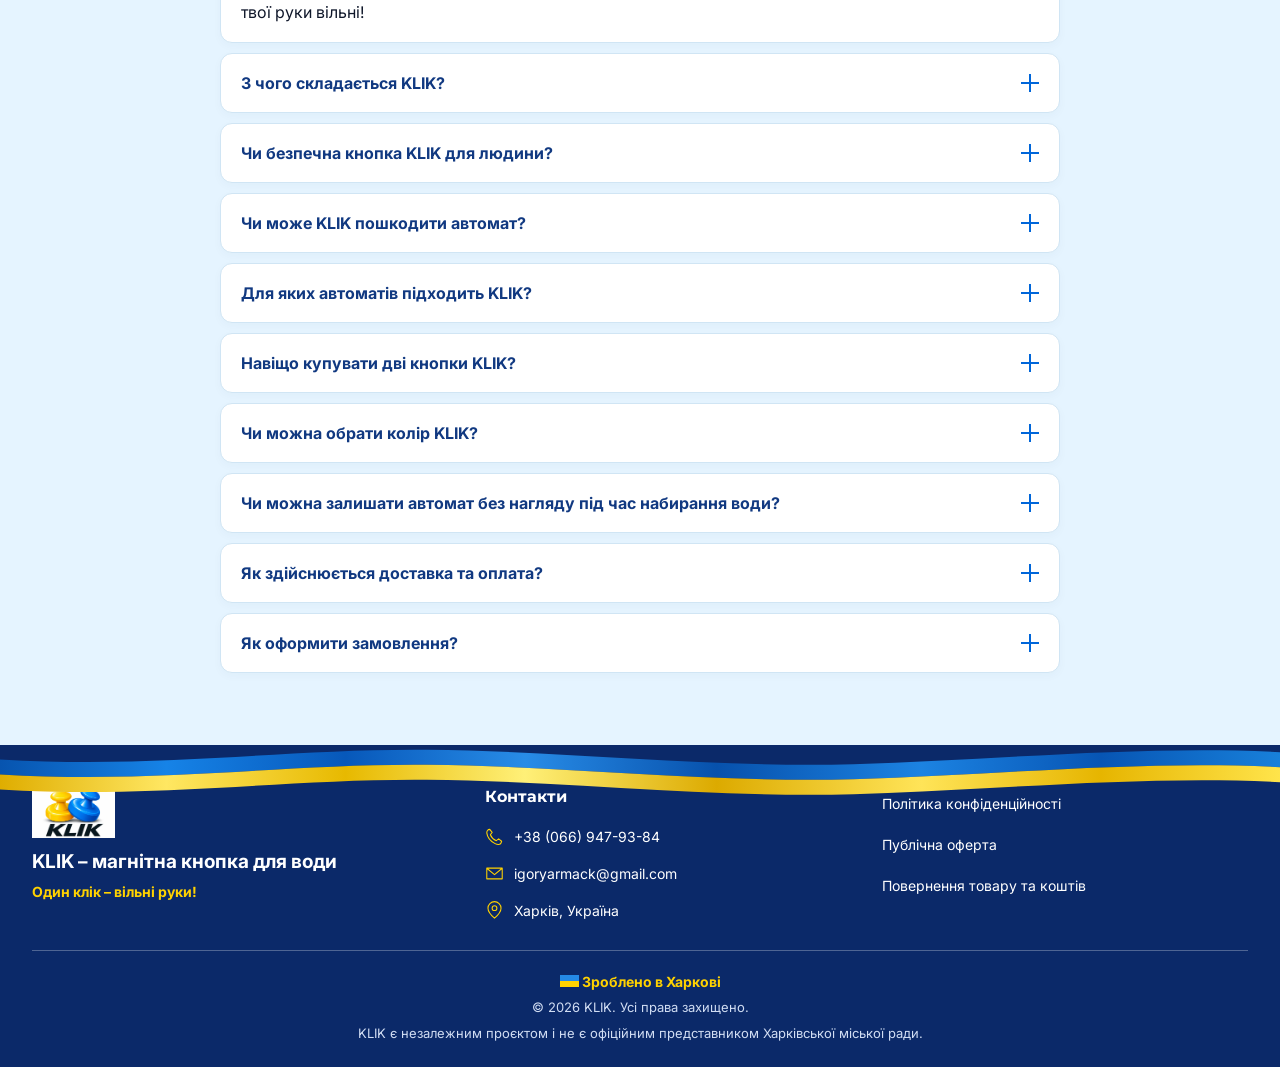
==== commit ce5e64e3: "Redesign section transitions as flowing Ukrainian flag ribbons" ====
--- a/index.html
+++ b/index.html
@@ -43,7 +43,7 @@
 <!-- HERO END -->
 
 <!-- PROBLEM START -->
-<section class="problem" id="problem" aria-labelledby="problem-title"><svg class="section-ribbon" xmlns="http://www.w3.org/2000/svg" viewBox="0 0 1440 80" preserveAspectRatio="none" aria-hidden="true" focusable="false"><path d="M-20 19 C180 9 255 62 470 57 S770 10 970 22 S1260 68 1460 44" fill="none" stroke="#ffd200" stroke-width="15"/><path d="M-20 49 C180 66 255 13 470 22 S770 68 970 55 S1260 12 1460 23" fill="none" stroke="#0066d9" stroke-width="15"/><path d="M970 22 C1168 34 1260 68 1460 44" fill="none" stroke="#ffd200" stroke-width="15"/></svg><div class="container">
+<section class="problem" id="problem" aria-labelledby="problem-title"><svg class="section-ribbon" xmlns="http://www.w3.org/2000/svg" viewBox="0 0 1440 80" preserveAspectRatio="none" aria-hidden="true" focusable="false"><defs><linearGradient id="flag-blue-1" x1="0" y1="0" x2="1" y2="0"><stop offset="0%" stop-color="#0754af"/><stop offset="13%" stop-color="#1683e7"/><stop offset="27%" stop-color="#0758ba"/><stop offset="41%" stop-color="#288ce7"/><stop offset="56%" stop-color="#0751ac"/><stop offset="72%" stop-color="#1c83e2"/><stop offset="86%" stop-color="#0755b4"/><stop offset="100%" stop-color="#1880da"/></linearGradient><linearGradient id="flag-yellow-1" x1="0" y1="0" x2="1" y2="0"><stop offset="0%" stop-color="#dfad00"/><stop offset="13%" stop-color="#ffe762"/><stop offset="27%" stop-color="#e7b900"/><stop offset="41%" stop-color="#fff078"/><stop offset="56%" stop-color="#dcaa00"/><stop offset="72%" stop-color="#ffe458"/><stop offset="86%" stop-color="#e6b500"/><stop offset="100%" stop-color="#ffe44b"/></linearGradient></defs><path d="M0 9.600000000000001 C150 0 330 28.8 490 19.200000000000003 C650 9.600000000000001 790 0 960 14.4 C1140 32 1280 12.8 1440 8 L1440 28 C1280 32.8 1140 52 960 34.4 C790 20 650 29.6 490 39.2 C330 48.8 150 20 0 29.6 Z" fill="url(#flag-blue-1)"/><path d="M0 29.6 C150 20 330 48.8 490 39.2 C650 29.6 790 20 960 34.4 C1140 52 1280 32.8 1440 28 L1440 48 C1280 52.8 1140 72 960 54.4 C790 40 650 49.6 490 59.2 C330 68.8 150 40 0 49.6 Z" fill="url(#flag-yellow-1)"/></svg><div class="container">
  <div class="problem-heading compare-piece"><h2 id="problem-title" data-i18n="problem">Знайома ситуація?</h2><p class="problem-subtitle" data-i18n="difference">Відчуй різницю з KLIK!</p></div>
  <div class="comparison-grid">
   <article class="comparison-card comparison-before compare-piece"><div class="comparison-copy"><h3><span data-i18n="before">До KLIK</span></h3><p data-i18n="beforeDescription">Доводиться постійно утримувати кнопку</p>
@@ -62,7 +62,7 @@
  <p class="comparison-note" data-i18n="comparisonNote">Демонстраційна цифрова візуалізація, а не фотографія випробувань. Сумісність із конкретним автоматом потребує перевірки.</p>
 </div></section>
 <!-- PROBLEM END -->
-<section class="how section-band" id="how-to-use" aria-labelledby="how-title"><svg class="section-ribbon" xmlns="http://www.w3.org/2000/svg" viewBox="0 0 1440 80" preserveAspectRatio="none" aria-hidden="true" focusable="false"><path d="M-20 55 C190 58 260 18 450 20 S735 63 930 53 S1245 9 1460 24" fill="none" stroke="#ffd200" stroke-width="15"/><path d="M-20 23 C190 13 260 62 450 56 S735 10 930 21 S1245 68 1460 52" fill="none" stroke="#0066d9" stroke-width="15"/><path d="M930 53 C1125 43 1245 9 1460 24" fill="none" stroke="#ffd200" stroke-width="15"/></svg><div class="container">
+<section class="how section-band" id="how-to-use" aria-labelledby="how-title"><svg class="section-ribbon" xmlns="http://www.w3.org/2000/svg" viewBox="0 0 1440 80" preserveAspectRatio="none" aria-hidden="true" focusable="false"><defs><linearGradient id="flag-blue-2" x1="0" y1="0" x2="1" y2="0"><stop offset="0%" stop-color="#0754af"/><stop offset="13%" stop-color="#1683e7"/><stop offset="27%" stop-color="#0758ba"/><stop offset="41%" stop-color="#288ce7"/><stop offset="56%" stop-color="#0751ac"/><stop offset="72%" stop-color="#1c83e2"/><stop offset="86%" stop-color="#0755b4"/><stop offset="100%" stop-color="#1880da"/></linearGradient><linearGradient id="flag-yellow-2" x1="0" y1="0" x2="1" y2="0"><stop offset="0%" stop-color="#dfad00"/><stop offset="13%" stop-color="#ffe762"/><stop offset="27%" stop-color="#e7b900"/><stop offset="41%" stop-color="#fff078"/><stop offset="56%" stop-color="#dcaa00"/><stop offset="72%" stop-color="#ffe458"/><stop offset="86%" stop-color="#e6b500"/><stop offset="100%" stop-color="#ffe44b"/></linearGradient></defs><path d="M0 17.6 C175 32 340 1.6 500 8 C650 14.4 810 30.400000000000002 970 20.8 C1120 9.600000000000001 1280 3.2 1440 14.4 L1440 34.4 C1280 23.2 1120 29.6 970 40.8 C810 50.400000000000006 650 34.4 500 28 C340 21.6 175 52 0 37.6 Z" fill="url(#flag-blue-2)"/><path d="M0 37.6 C175 52 340 21.6 500 28 C650 34.4 810 50.400000000000006 970 40.8 C1120 29.6 1280 23.2 1440 34.4 L1440 54.4 C1280 43.2 1120 49.6 970 60.8 C810 70.4 650 54.4 500 48 C340 41.6 175 72 0 57.6 Z" fill="url(#flag-yellow-2)"/></svg><div class="container">
   <header class="section-intro"><h2 id="how-title" data-i18n="howTitle">Як користуватися KLIK?</h2><p data-i18n="howSub">Три прості кроки – і твої руки вільні!</p></header>
   <ol class="step-grid">
     <li><figure><img src="assets/how-to/step-01.webp" width="710" height="724" loading="lazy" decoding="async" alt="Два порожні бутлі під носиками автомата" data-i18n-alt="alt1"/><span aria-hidden="true">01</span></figure>
@@ -75,14 +75,14 @@
   <p class="visual-caption" data-i18n="visual">Демонстраційна візуалізація</p>
   <div class="how-end"><strong data-i18n="howEnd">Без зайвих зусиль. Без втоми. З комфортом!</strong> <p data-i18n="watch">Не залишай автомат без нагляду під час набирання води.</p></div>
 </div></section>
-<section class="care section-band" id="care" aria-labelledby="care-title"><svg class="section-ribbon" xmlns="http://www.w3.org/2000/svg" viewBox="0 0 1440 80" preserveAspectRatio="none" aria-hidden="true" focusable="false"><path d="M-20 28 C180 3 350 16 510 51 S850 65 1015 30 S1290 13 1460 49" fill="none" stroke="#ffd200" stroke-width="15"/><path d="M-20 52 C180 69 350 56 510 23 S850 12 1015 53 S1290 58 1460 22" fill="none" stroke="#0066d9" stroke-width="15"/><path d="M1015 30 C1180 -5 1290 13 1460 49" fill="none" stroke="#ffd200" stroke-width="15"/></svg><div class="container care-layout">
+<section class="care section-band" id="care" aria-labelledby="care-title"><svg class="section-ribbon" xmlns="http://www.w3.org/2000/svg" viewBox="0 0 1440 80" preserveAspectRatio="none" aria-hidden="true" focusable="false"><defs><linearGradient id="flag-blue-3" x1="0" y1="0" x2="1" y2="0"><stop offset="0%" stop-color="#0754af"/><stop offset="13%" stop-color="#1683e7"/><stop offset="27%" stop-color="#0758ba"/><stop offset="41%" stop-color="#288ce7"/><stop offset="56%" stop-color="#0751ac"/><stop offset="72%" stop-color="#1c83e2"/><stop offset="86%" stop-color="#0755b4"/><stop offset="100%" stop-color="#1880da"/></linearGradient><linearGradient id="flag-yellow-3" x1="0" y1="0" x2="1" y2="0"><stop offset="0%" stop-color="#dfad00"/><stop offset="13%" stop-color="#ffe762"/><stop offset="27%" stop-color="#e7b900"/><stop offset="41%" stop-color="#fff078"/><stop offset="56%" stop-color="#dcaa00"/><stop offset="72%" stop-color="#ffe458"/><stop offset="86%" stop-color="#e6b500"/><stop offset="100%" stop-color="#ffe44b"/></linearGradient></defs><path d="M0 4.800000000000001 C165 1.6 280 27.200000000000003 440 25.6 C610 24 750 3.2 920 6.4 C1100 9.600000000000001 1260 32 1440 19.200000000000003 L1440 39.2 C1260 52 1100 29.6 920 26.4 C750 23.2 610 44 440 45.6 C280 47.2 165 21.6 0 24.8 Z" fill="url(#flag-blue-3)"/><path d="M0 24.8 C165 21.6 280 47.2 440 45.6 C610 44 750 23.2 920 26.4 C1100 29.6 1260 52 1440 39.2 L1440 59.2 C1260 72 1100 49.6 920 46.4 C750 43.2 610 64 440 65.6 C280 67.2 165 41.6 0 44.8 Z" fill="url(#flag-yellow-3)"/></svg><div class="container care-layout">
   <figure class="care-photo"><img src="assets/products/klik-bottom.webp" width="800" height="1000" loading="lazy" decoding="async" alt="Нижня сторона кнопки KLIK" data-i18n-alt="bottom"/><figcaption><svg aria-hidden="true" width="38" height="30" viewBox="0 0 38 30" fill="none" stroke="currentColor" stroke-width="2.5"><path d="M4 25Q28 26 30 4m-8 5 9-6 4 10"/></svg><span data-i18n="bottom">Нижня сторона кнопки KLIK</span></figcaption></figure>
   <div class="care-copy"><h2 id="care-title" data-i18n="careTitle">Дбайливо до автомата</h2><strong data-i18n="careSub">Надійне кріплення – дбайливий контакт.</strong><p data-i18n="care1">Магніт KLIK повністю прихований усередині пластикового корпусу. Завдяки цьому кнопка м’яко примагнічується до поверхні автомата, а сам магніт не контактує з металом.</p><p data-i18n="care2">KLIK лише утримує штатну кнопку подачі води, не потребуючи втручання в конструкцію чи електроніку автомата.</p>
     <ul><li><svg class="icon" aria-hidden="true"><use href="#icon-shield"/></svg><div><h3 data-i18n="shield">Захист від подряпин</h3><p data-i18n="shieldD">Пластиковий корпус дбайливо контактує з поверхнею автомата та захищає її від прямого контакту з магнітом.</p></div></li>
     <li><svg class="icon" aria-hidden="true"><use href="#icon-gear"/></svg><div><h3 data-i18n="gear">Без втручання в конструкцію</h3><p data-i18n="gearD">KLIK лише утримує штатну кнопку подачі води. Не потребує підключення до електроніки чи зміни конструкції автомата.</p></div></li>
     <li><svg class="icon" aria-hidden="true"><use href="#icon-magnet"/></svg><div><h3 data-i18n="fix">Надійне кріплення</h3><p data-i18n="fixD">Вбудований магніт утримує KLIK на металевій поверхні автомата.</p></div></li></ul>
   </div></div></section>
-<!-- ORDER START --><section class="order-section" id="order" aria-labelledby="order-title"><svg class="section-ribbon" xmlns="http://www.w3.org/2000/svg" viewBox="0 0 1440 80" preserveAspectRatio="none" aria-hidden="true" focusable="false"><path d="M-20 21 C170 42 330 64 520 51 S815 9 1025 21 S1310 62 1460 53" fill="none" stroke="#ffd200" stroke-width="15"/><path d="M-20 56 C170 32 330 10 520 23 S815 68 1025 55 S1310 10 1460 22" fill="none" stroke="#0066d9" stroke-width="15"/><path d="M1025 21 C1235 33 1310 62 1460 53" fill="none" stroke="#ffd200" stroke-width="15"/></svg><div class="container"><h2 id="order-title" data-i18n="orderTitle">Вартість та замовлення</h2><p data-i18n="storeSub">Обирай свій комплект KLIK!</p> <div class="prices" role="group" aria-label="Варіанти комплекту" data-i18n-label="prices">
+<!-- ORDER START --><section class="order-section" id="order" aria-labelledby="order-title"><svg class="section-ribbon" xmlns="http://www.w3.org/2000/svg" viewBox="0 0 1440 80" preserveAspectRatio="none" aria-hidden="true" focusable="false"><defs><linearGradient id="flag-blue-4" x1="0" y1="0" x2="1" y2="0"><stop offset="0%" stop-color="#0754af"/><stop offset="13%" stop-color="#1683e7"/><stop offset="27%" stop-color="#0758ba"/><stop offset="41%" stop-color="#288ce7"/><stop offset="56%" stop-color="#0751ac"/><stop offset="72%" stop-color="#1c83e2"/><stop offset="86%" stop-color="#0755b4"/><stop offset="100%" stop-color="#1880da"/></linearGradient><linearGradient id="flag-yellow-4" x1="0" y1="0" x2="1" y2="0"><stop offset="0%" stop-color="#dfad00"/><stop offset="13%" stop-color="#ffe762"/><stop offset="27%" stop-color="#e7b900"/><stop offset="41%" stop-color="#fff078"/><stop offset="56%" stop-color="#dcaa00"/><stop offset="72%" stop-color="#ffe458"/><stop offset="86%" stop-color="#e6b500"/><stop offset="100%" stop-color="#ffe44b"/></linearGradient></defs><path d="M0 16 C170 28.8 330 25.6 500 9.600000000000001 C650 0 810 8 980 22.400000000000002 C1150 35.2 1300 12.8 1440 6.4 L1440 26.4 C1300 32.8 1150 55.2 980 42.400000000000006 C810 28 650 20 500 29.6 C330 45.6 170 48.8 0 36 Z" fill="url(#flag-blue-4)"/><path d="M0 36 C170 48.8 330 45.6 500 29.6 C650 20 810 28 980 42.400000000000006 C1150 55.2 1300 32.8 1440 26.4 L1440 46.4 C1300 52.8 1150 75.2 980 62.400000000000006 C810 48 650 40 500 49.6 C330 65.6 170 68.8 0 56 Z" fill="url(#flag-yellow-4)"/></svg><div class="container"><h2 id="order-title" data-i18n="orderTitle">Вартість та замовлення</h2><p data-i18n="storeSub">Обирай свій комплект KLIK!</p> <div class="prices" role="group" aria-label="Варіанти комплекту" data-i18n-label="prices">
   <button class="price-card" type="button" data-order-quantity="1" aria-haspopup="dialog" aria-controls="order-dialog"><img src="assets/products/01-yellow-single-640-transparent.webp" loading="lazy" width="640" height="583" decoding="async" alt="Одна жовта магнітна кнопка KLIK" data-i18n-alt="singleAlt"/><span class="price-card-copy"><span class="price-card-title" data-i18n="one">Одна кнопка</span><span class="price">199 <small data-i18n="currency">грн</small></span><span class="price-card-action"><svg class="icon" aria-hidden="true"><use href="#icon-cart"/></svg><span data-i18n="order">Замовити</span></span></span></button>
   <button class="price-card featured" type="button" data-order-quantity="2" aria-haspopup="dialog" aria-controls="order-dialog"><span class="saving" data-i18n="saving">Економія 99 грн</span><img src="assets/products/03-yellow-blue-pair-640-transparent.webp" loading="lazy" width="640" height="360" decoding="async" alt="Жовта кнопка KLIK та візуалізація синьої" data-i18n-alt="pairAlt"/><span class="price-card-copy"><span class="price-card-title" data-i18n="two">Дві кнопки</span><span class="price">299 <small data-i18n="currency">грн</small></span><span class="price-card-action"><svg class="icon" aria-hidden="true"><use href="#icon-cart"/></svg><span data-i18n="order">Замовити</span></span></span></button>
  </div><div class="fulfilment">
@@ -90,7 +90,7 @@
   <div><svg class="icon" aria-hidden="true"><use href="#icon-truck"/></svg><p><strong data-i18n="ship">Доставка</strong><span data-i18n="shipD">Новою поштою по Україні до відділення або поштомата. Вартість доставки сплачується окремо.</span></p></div>
   <div><svg class="icon" aria-hidden="true"><use href="#icon-pay"/></svg><p><strong data-i18n="pay">Оплата при отриманні</strong><span data-i18n="payD">Оплата при отриманні. Умови оплати уточнюються під час підтвердження замовлення.</span></p></div>
 </div></div></section><!-- ORDER END -->
-<section class="faq section-band" id="faq" aria-labelledby="faq-title"><svg class="section-ribbon" xmlns="http://www.w3.org/2000/svg" viewBox="0 0 1440 80" preserveAspectRatio="none" aria-hidden="true" focusable="false"><path d="M-20 49 C140 17 300 13 465 35 S740 68 900 47 S1240 5 1460 31" fill="none" stroke="#ffd200" stroke-width="15"/><path d="M-20 23 C140 59 300 66 465 43 S740 9 900 29 S1240 71 1460 51" fill="none" stroke="#0066d9" stroke-width="15"/><path d="M900 47 C1060 26 1240 5 1460 31" fill="none" stroke="#ffd200" stroke-width="15"/></svg><div class="container faq-layout">
+<section class="faq section-band" id="faq" aria-labelledby="faq-title"><svg class="section-ribbon" xmlns="http://www.w3.org/2000/svg" viewBox="0 0 1440 80" preserveAspectRatio="none" aria-hidden="true" focusable="false"><defs><linearGradient id="flag-blue-5" x1="0" y1="0" x2="1" y2="0"><stop offset="0%" stop-color="#0754af"/><stop offset="13%" stop-color="#1683e7"/><stop offset="27%" stop-color="#0758ba"/><stop offset="41%" stop-color="#288ce7"/><stop offset="56%" stop-color="#0751ac"/><stop offset="72%" stop-color="#1c83e2"/><stop offset="86%" stop-color="#0755b4"/><stop offset="100%" stop-color="#1880da"/></linearGradient><linearGradient id="flag-yellow-5" x1="0" y1="0" x2="1" y2="0"><stop offset="0%" stop-color="#dfad00"/><stop offset="13%" stop-color="#ffe762"/><stop offset="27%" stop-color="#e7b900"/><stop offset="41%" stop-color="#fff078"/><stop offset="56%" stop-color="#dcaa00"/><stop offset="72%" stop-color="#ffe458"/><stop offset="86%" stop-color="#e6b500"/><stop offset="100%" stop-color="#ffe44b"/></linearGradient></defs><path d="M0 8 C140 1.6 300 14.4 470 25.6 C630 35.2 800 19.200000000000003 960 8 C1130 0 1290 16 1440 20.8 L1440 40.8 C1290 36 1130 20 960 28 C800 39.2 630 55.2 470 45.6 C300 34.4 140 21.6 0 28 Z" fill="url(#flag-blue-5)"/><path d="M0 28 C140 21.6 300 34.4 470 45.6 C630 55.2 800 39.2 960 28 C1130 20 1290 36 1440 40.8 L1440 60.8 C1290 56 1130 40 960 48 C800 59.2 630 75.2 470 65.6 C300 54.4 140 41.6 0 48 Z" fill="url(#flag-yellow-5)"/></svg><div class="container faq-layout">
   <h2 id="faq-title" data-i18n="faqTitle">Часті запитання</h2>
   <p data-i18n="faqSub">Усе, що ти хотів знати про KLIK</p>
   <div class="questions">
@@ -109,7 +109,7 @@
   </div>
 </div></section>
 </main>
-<footer class="site-footer" id="contacts"><svg class="section-ribbon" xmlns="http://www.w3.org/2000/svg" viewBox="0 0 1440 80" preserveAspectRatio="none" aria-hidden="true" focusable="false"><path d="M-20 31 C155 64 320 64 500 35 S785 8 980 34 S1280 66 1460 28" fill="none" stroke="#ffd200" stroke-width="15"/><path d="M-20 51 C155 14 320 12 500 45 S785 68 980 40 S1280 9 1460 51" fill="none" stroke="#0066d9" stroke-width="15"/><path d="M980 34 C1175 60 1280 66 1460 28" fill="none" stroke="#ffd200" stroke-width="15"/></svg><div class="container">
+<footer class="site-footer" id="contacts"><svg class="section-ribbon" xmlns="http://www.w3.org/2000/svg" viewBox="0 0 1440 80" preserveAspectRatio="none" aria-hidden="true" focusable="false"><defs><linearGradient id="flag-blue-6" x1="0" y1="0" x2="1" y2="0"><stop offset="0%" stop-color="#0754af"/><stop offset="13%" stop-color="#1683e7"/><stop offset="27%" stop-color="#0758ba"/><stop offset="41%" stop-color="#288ce7"/><stop offset="56%" stop-color="#0751ac"/><stop offset="72%" stop-color="#1c83e2"/><stop offset="86%" stop-color="#0755b4"/><stop offset="100%" stop-color="#1880da"/></linearGradient><linearGradient id="flag-yellow-6" x1="0" y1="0" x2="1" y2="0"><stop offset="0%" stop-color="#dfad00"/><stop offset="13%" stop-color="#ffe762"/><stop offset="27%" stop-color="#e7b900"/><stop offset="41%" stop-color="#fff078"/><stop offset="56%" stop-color="#dcaa00"/><stop offset="72%" stop-color="#ffe458"/><stop offset="86%" stop-color="#e6b500"/><stop offset="100%" stop-color="#ffe44b"/></linearGradient></defs><path d="M0 19.200000000000003 C180 32 320 4.800000000000001 480 6.4 C640 8 790 30.400000000000002 960 25.6 C1130 19.200000000000003 1290 0 1440 9.600000000000001 L1440 29.6 C1290 20 1130 39.2 960 45.6 C790 50.400000000000006 640 28 480 26.4 C320 24.8 180 52 0 39.2 Z" fill="url(#flag-blue-6)"/><path d="M0 39.2 C180 52 320 24.8 480 26.4 C640 28 790 50.400000000000006 960 45.6 C1130 39.2 1290 20 1440 29.6 L1440 49.6 C1290 40 1130 59.2 960 65.6 C790 70.4 640 48 480 46.4 C320 44.8 180 72 0 59.2 Z" fill="url(#flag-yellow-6)"/></svg><div class="container">
   <div class="footer-grid">
     <div class="footer-brand"><a href="#hero"><img src="assets/logo/klik-approved.webp" width="106" height="67" alt="KLIK" loading="lazy"/></a><div><strong data-i18n="footerBrand">KLIK – магнітна кнопка для води</strong><p data-i18n="slogan">Один клік – вільні руки!</p></div></div>
     <div class="contact-group"><h2 data-i18n="contacts">Контакти</h2>
--- a/styles-v1.5.css
+++ b/styles-v1.5.css
@@ -3,6 +3,7 @@
 .order-success{border-left:4px solid #168851;background:#effbf4;color:#173d28;padding:16px;overflow-wrap:anywhere}
 .order-success strong{display:block;font-size:18px}.order-success p{margin:8px 0}.order-success .button{margin-top:8px}
 .problem,.how,.care,.order-section,.faq,.site-footer{position:relative}
-.section-ribbon{position:absolute;inset:0 0 auto;display:block;width:100%;height:36px;pointer-events:none;z-index:2}
-.order-section .section-ribbon,.site-footer .section-ribbon{filter:drop-shadow(0 1px 1px #fff) drop-shadow(0 -1px 1px #fff)}
-@media(max-width:650px){.section-ribbon{height:24px}}
+.section-ribbon{position:absolute;inset:0 0 auto;display:block;width:100%;height:60px;pointer-events:none;z-index:2}
+.order-section #flag-blue-4 stop:nth-child(odd){stop-color:#003b98}
+.order-section #flag-blue-4 stop:nth-child(even){stop-color:#55b4ff}
+@media(max-width:650px){.section-ribbon{height:38px}}
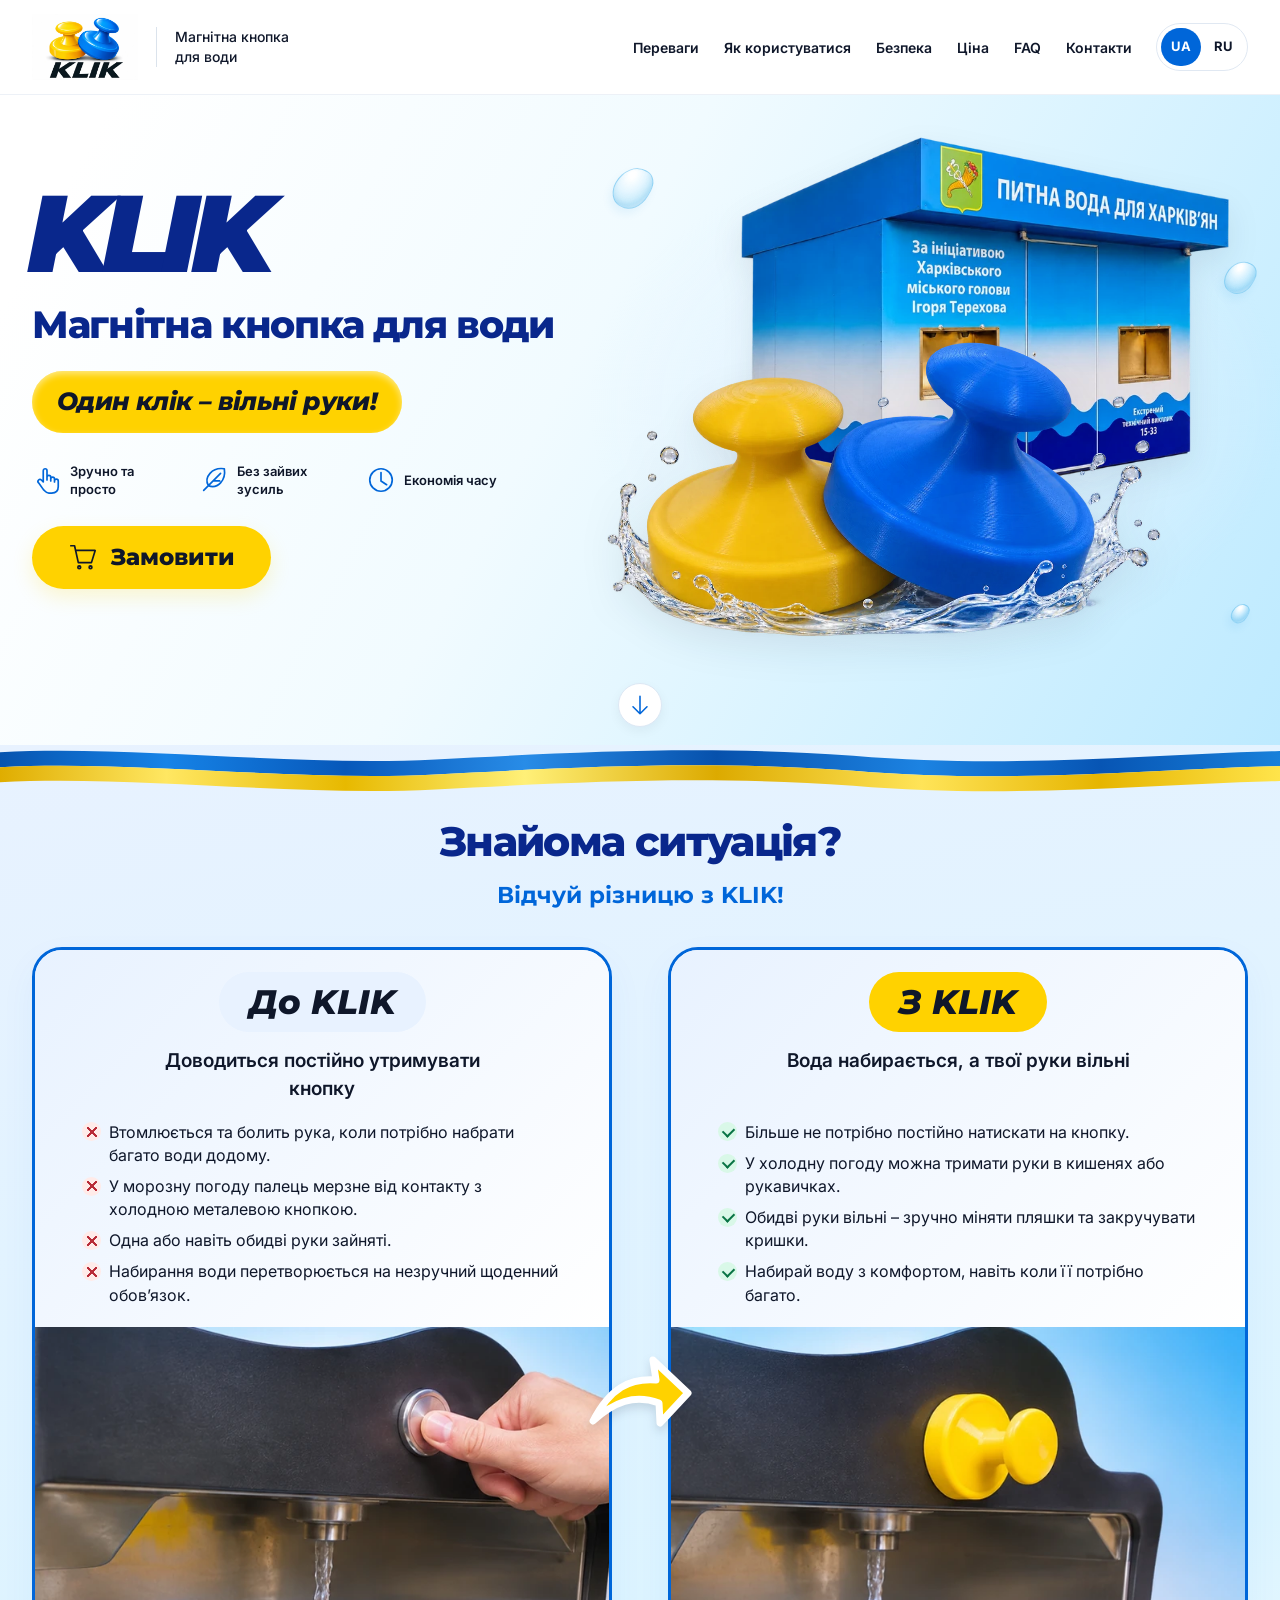
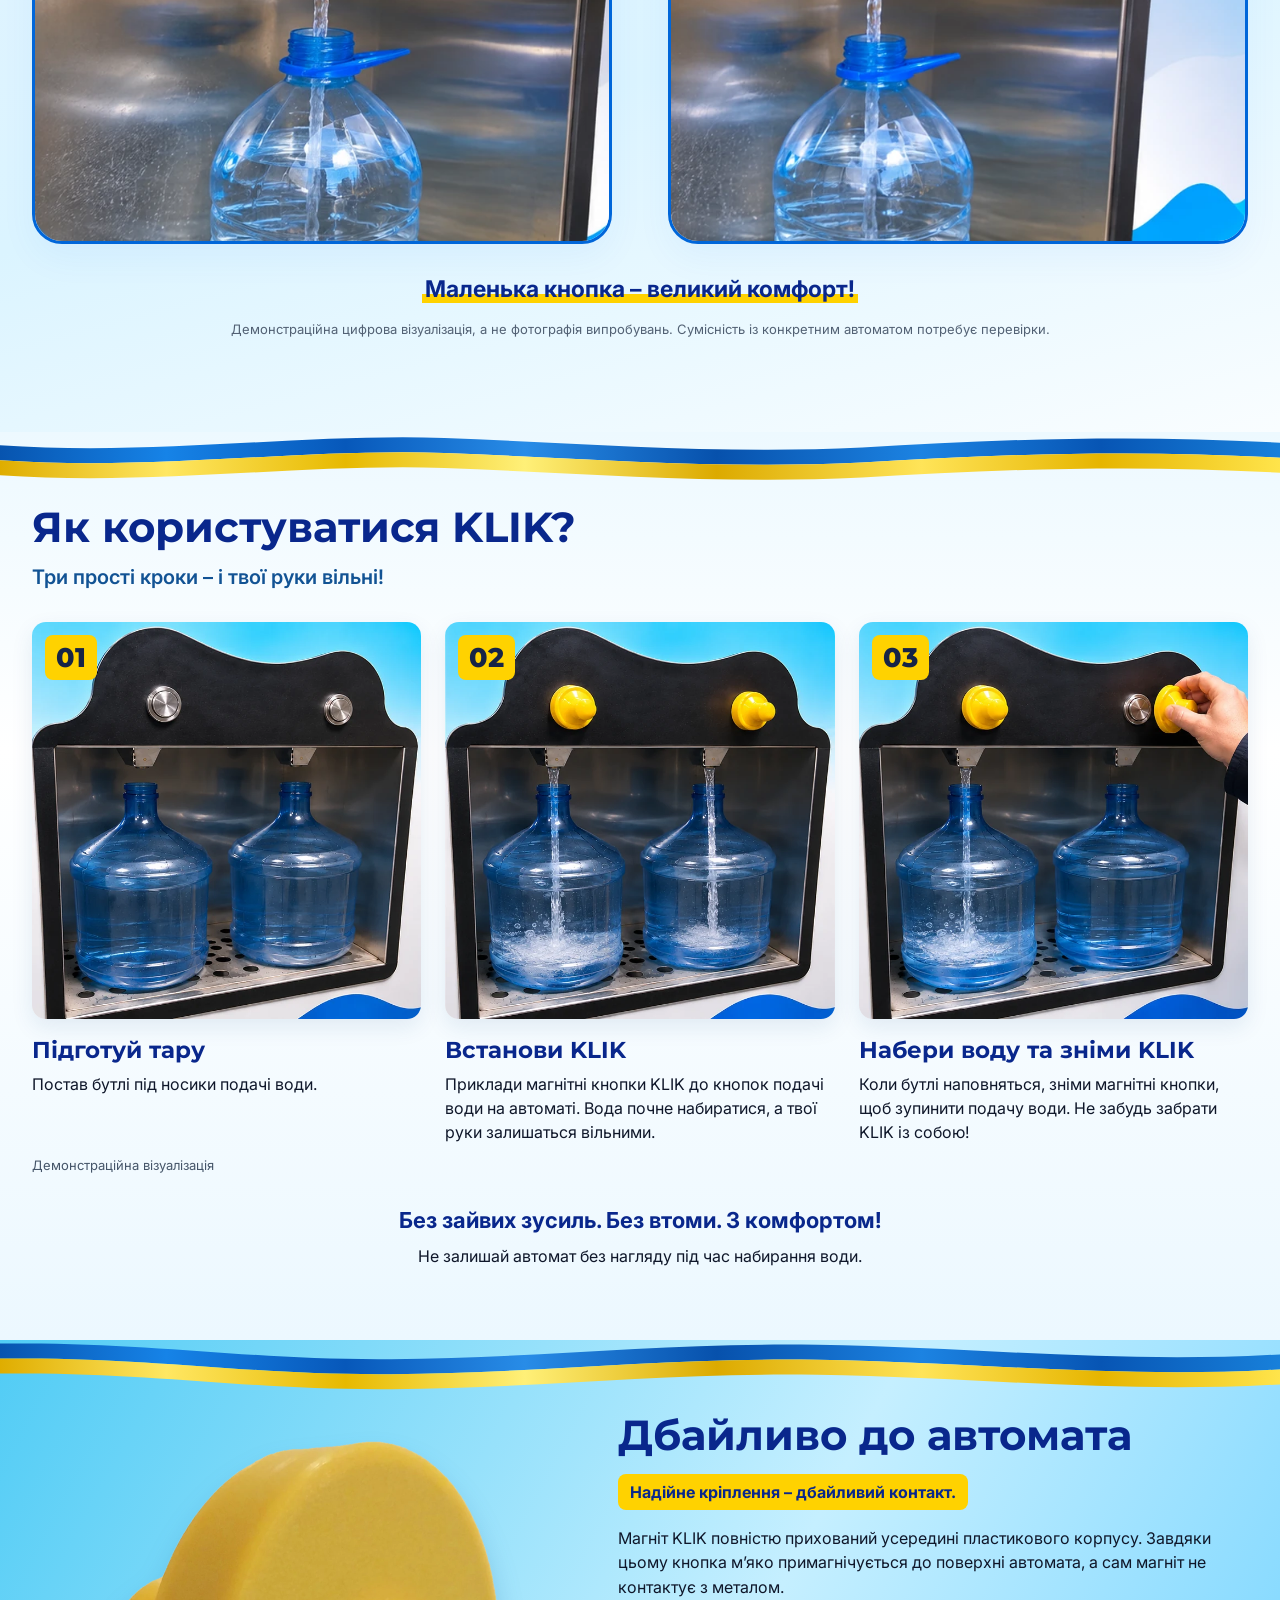
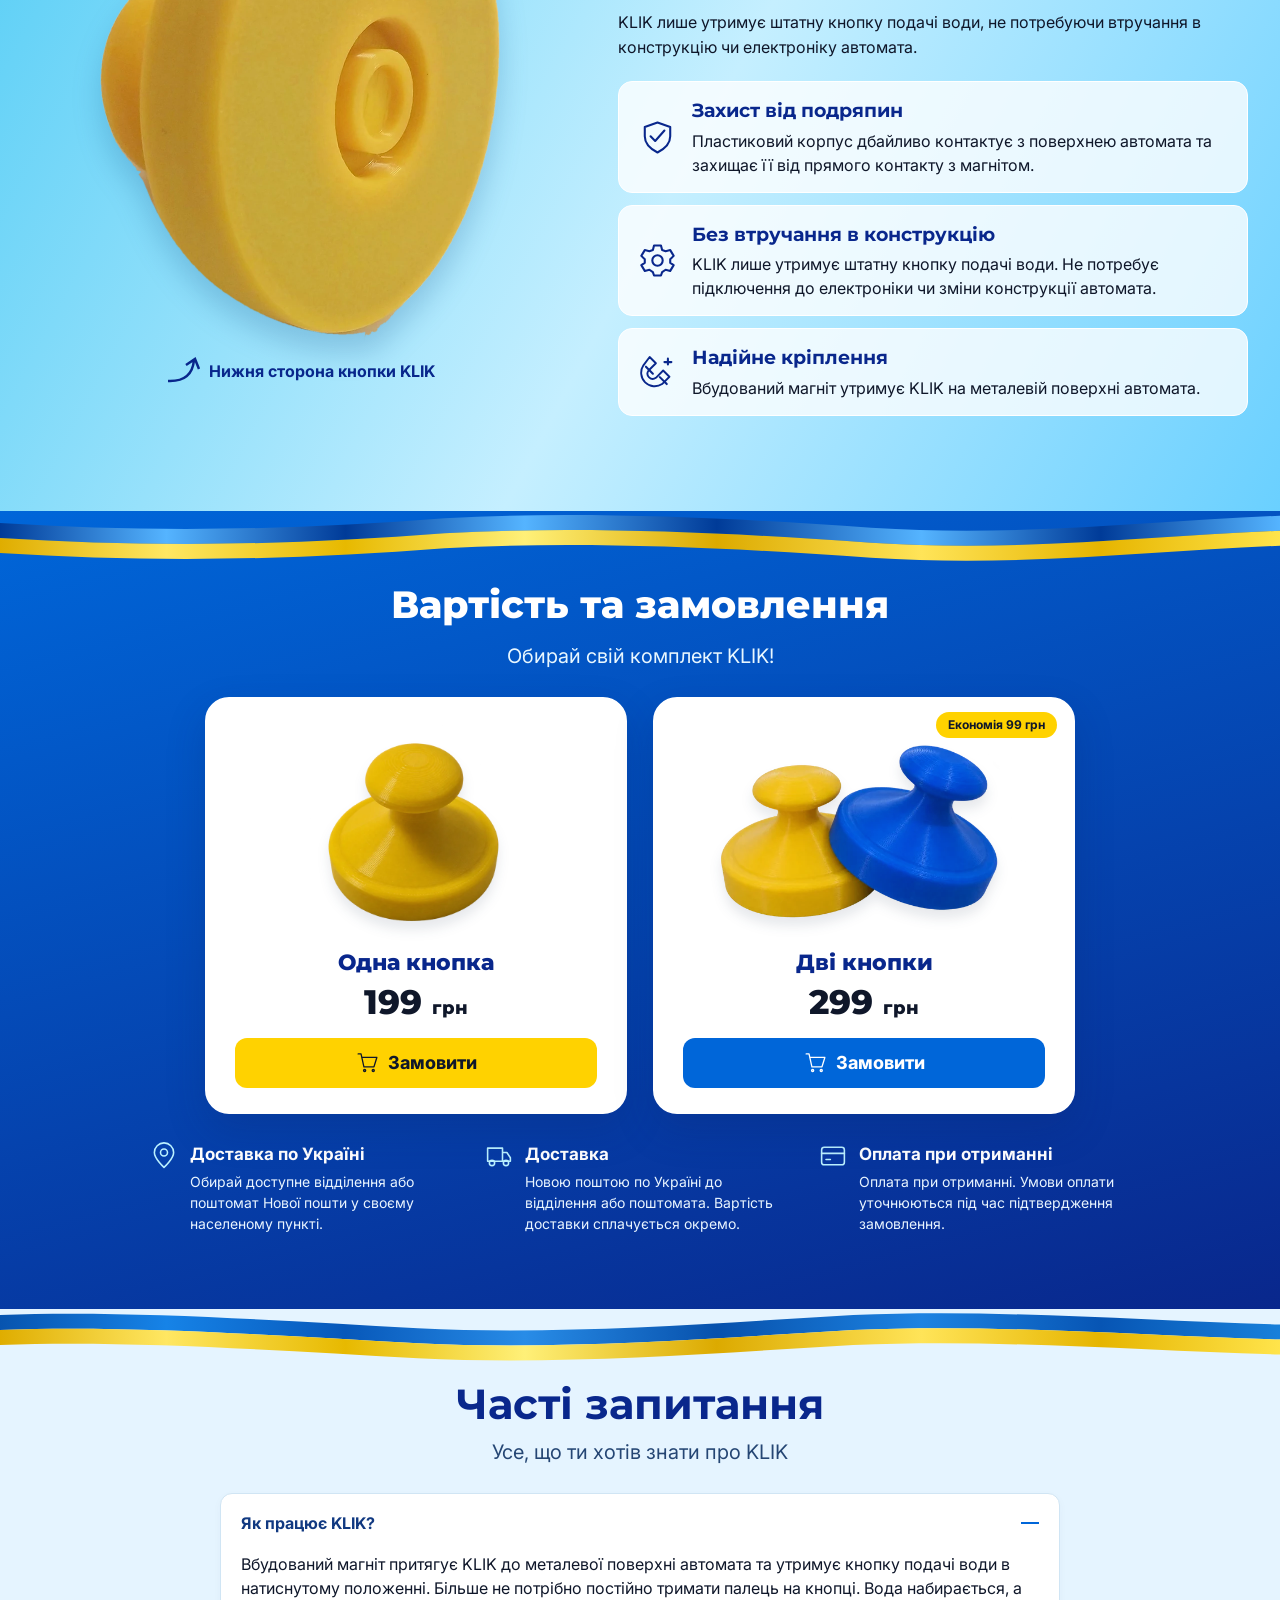
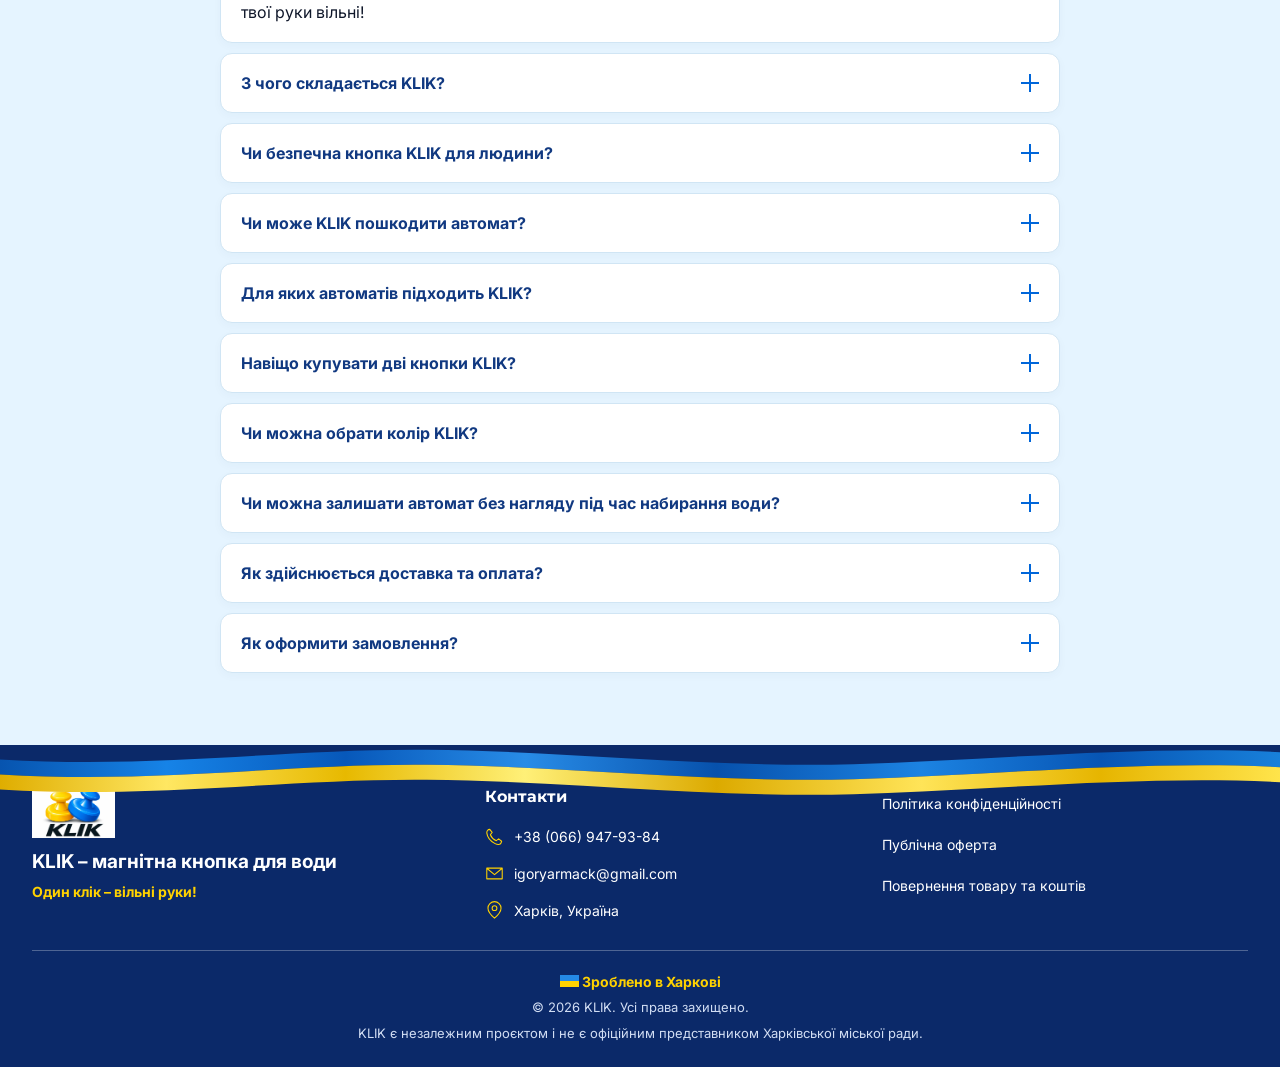
==== commit f15b296c: "Optimize KLIK Nova Poshta lookup, caching and accessible suggestions" ====
--- a/index.html
+++ b/index.html
@@ -1,5 +1,5 @@
 <!doctype html>
-<html lang="uk"><head><meta charset="utf-8"/><meta name="viewport" content="width=device-width, initial-scale=1"/><title>KLIK – Магнітна кнопка для води</title><meta name="description" content="Магнітна кнопка KLIK для автоматів питної води. Один клік – вільні руки! Одна кнопка – 199 грн, дві – 299 грн."/><meta name="theme-color" content="#e5f4ff"/><meta property="og:type" content="website"/><meta property="og:locale" content="uk_UA"/><meta property="og:title" content="KLIK – Магнітна кнопка для води"/><meta property="og:description" content="Магнітна кнопка KLIK для автоматів питної води. Один клік – вільні руки! Одна кнопка – 199 грн, дві – 299 грн."/><meta property="og:image" content="https://raw.githubusercontent.com/nosmokingset-stack/KLIK/06388e1b86cc8d621100590d82e1b7a8e948b238/assets/products/07-hero-water-1200-white.webp"/><meta property="og:url" content="https://klickkhua.blogspot.com/"/><link rel="canonical" href="https://klickkhua.blogspot.com/"/><link rel="preconnect" href="https://fonts.googleapis.com"/><link rel="preconnect" href="https://fonts.gstatic.com" crossorigin="anonymous"/><link href="https://fonts.googleapis.com/css2?family=Inter:wght@400;500;600;700&amp;family=Montserrat:ital,wght@0,700;0,800;0,900;1,800;1,900&amp;display=swap" rel="stylesheet"/><link rel="stylesheet" href="site.css"/><link rel="stylesheet" href="styles-v1.2.css"/><link rel="stylesheet" href="styles-v1.3.css"/><link rel="stylesheet" href="styles-v1.4.css"/><link rel="stylesheet" href="styles-v1.5.css"/></head><body><a class="skip" href="#main" data-i18n="skip">До основного вмісту</a>
+<html lang="uk"><head><meta charset="utf-8"/><meta name="viewport" content="width=device-width, initial-scale=1"/><title>KLIK – Магнітна кнопка для води</title><meta name="description" content="Магнітна кнопка KLIK для автоматів питної води. Один клік – вільні руки! Одна кнопка – 199 грн, дві – 299 грн."/><meta name="theme-color" content="#e5f4ff"/><meta property="og:type" content="website"/><meta property="og:locale" content="uk_UA"/><meta property="og:title" content="KLIK – Магнітна кнопка для води"/><meta property="og:description" content="Магнітна кнопка KLIK для автоматів питної води. Один клік – вільні руки! Одна кнопка – 199 грн, дві – 299 грн."/><meta property="og:image" content="https://raw.githubusercontent.com/nosmokingset-stack/KLIK/06388e1b86cc8d621100590d82e1b7a8e948b238/assets/products/07-hero-water-1200-white.webp"/><meta property="og:url" content="https://klickkhua.blogspot.com/"/><link rel="canonical" href="https://klickkhua.blogspot.com/"/><link rel="preconnect" href="https://fonts.googleapis.com"/><link rel="preconnect" href="https://fonts.gstatic.com" crossorigin="anonymous"/><link href="https://fonts.googleapis.com/css2?family=Inter:wght@400;500;600;700&amp;family=Montserrat:ital,wght@0,700;0,800;0,900;1,800;1,900&amp;display=swap" rel="stylesheet"/><link rel="stylesheet" href="site.css"/><link rel="stylesheet" href="styles-v1.2.css"/><link rel="stylesheet" href="styles-v1.3.css"/><link rel="stylesheet" href="styles-v1.4.css"/><link rel="stylesheet" href="styles-v1.5.css"/><link rel="stylesheet" href="styles-directory.css"/></head><body><a class="skip" href="#main" data-i18n="skip">До основного вмісту</a>
 <svg xmlns="http://www.w3.org/2000/svg" width="0" height="0" style="position:absolute" aria-hidden="true"><defs>
  <symbol id="icon-cart" viewBox="0 0 32 32"><path d="M3 4h4l4 18h14l4-13H8M12 26h.01M24 26h.01"/><circle cx="12" cy="27" r="1.5"/><circle cx="24" cy="27" r="1.5"/></symbol>
  <symbol id="icon-hand" viewBox="0 0 32 32"><path d="M12 18V6a2 2 0 0 1 4 0v10-3a2 2 0 0 1 4 0v4-2a2 2 0 0 1 4 0v3-1a2 2 0 0 1 4 0v6c0 5-3 7-7 7h-3c-3 0-4-2-6-4l-5-7a2 2 0 0 1 3-3l2 2Z"/></symbol>
@@ -129,7 +129,7 @@
 <dialog class="order-dialog" id="order-dialog" aria-labelledby="dialog-title" aria-describedby="order-service-note"><div class="dialog-shell"><header class="dialog-header"><h2 id="dialog-title" tabindex="-1" data-i18n="dialogTitle">Замовлення KLIK</h2><div class="dialog-tools"><div class="languages" role="group" aria-label="Мова сайту" data-i18n-label="language"><button type="button" data-language="uk" aria-pressed="true" lang="uk">UA</button><button type="button" data-language="ru" aria-pressed="false" lang="ru">RU</button></div><button class="dialog-close" type="button" aria-label="Закрити вікно" data-i18n-label="closeDialog"><svg class="icon" aria-hidden="true"><use href="#icon-close"/></svg></button></div></header>
 <form id="order-form" method="dialog" novalidate="novalidate"><fieldset class="package-fieldset"><legend data-i18n="choosePackage">Обери свій комплект</legend><div class="package-options"><label class="package-option"><input type="radio" name="quantity" value="1" checked="checked"/><span class="package-choice"><span class="selection-check" aria-hidden="true"><svg class="icon" aria-hidden="true"><use href="#icon-check"/></svg></span><strong data-i18n="one">Одна кнопка</strong><span class="package-price">199 <span data-i18n="currency">грн</span></span></span></label><label class="package-option"><input type="radio" name="quantity" value="2"/><span class="package-choice"><span class="selection-check" aria-hidden="true"><svg class="icon" aria-hidden="true"><use href="#icon-check"/></svg></span><strong data-i18n="two">Дві кнопки</strong><span class="package-price">299 <span data-i18n="currency">грн</span></span><span class="package-saving" data-i18n="saving">Економія 99 грн</span></span></label></div></fieldset>
 <div class="color-fieldsets"><fieldset class="color-fieldset" id="color-fieldset-1"><legend id="first-color-legend">Обери колір</legend><div class="color-options"><label class="color-option"><input type="radio" name="color1" value="yellow" checked="checked"/><span class="color-choice"><img src="assets/products/01-yellow-single-640-transparent.webp" width="64" height="64" alt="" loading="lazy"/><span data-i18n="yellow">Жовтий</span><span class="selection-check" aria-hidden="true"><svg class="icon" aria-hidden="true"><use href="#icon-check"/></svg></span></span></label><label class="color-option"><input type="radio" name="color1" value="blue"/><span class="color-choice"><img src="assets/products/02-blue-single-640-transparent.webp" width="64" height="64" alt="" loading="lazy"/><span data-i18n="blue">Синій</span><span class="selection-check" aria-hidden="true"><svg class="icon" aria-hidden="true"><use href="#icon-check"/></svg></span></span></label></div></fieldset><fieldset class="color-fieldset" id="color-fieldset-2" hidden="hidden"><legend data-i18n="colorTwo">Колір кнопки №2</legend><div class="color-options"><label class="color-option"><input type="radio" name="color2" value="yellow" checked="checked" disabled="disabled"/><span class="color-choice"><img src="assets/products/01-yellow-single-640-transparent.webp" width="64" height="64" alt="" loading="lazy"/><span data-i18n="yellow">Жовтий</span><span class="selection-check" aria-hidden="true"><svg class="icon" aria-hidden="true"><use href="#icon-check"/></svg></span></span></label><label class="color-option"><input type="radio" name="color2" value="blue" disabled="disabled"/><span class="color-choice"><img src="assets/products/02-blue-single-640-transparent.webp" width="64" height="64" alt="" loading="lazy"/><span data-i18n="blue">Синій</span><span class="selection-check" aria-hidden="true"><svg class="icon" aria-hidden="true"><use href="#icon-check"/></svg></span></span></label></div></fieldset></div><p class="blue-status" id="blue-status" role="status" hidden="hidden" data-i18n="blueStatus">Синій колір тимчасово недоступний.</p>
-<fieldset class="customer-fieldset"><legend data-i18n="customerDetails">Дані покупця</legend><div class="customer-fields"><div class="form-field"><label for="customer-name" data-i18n="customerName">Ім’я та прізвище</label><input id="customer-name" name="customer-name" type="text" autocomplete="name" maxlength="80" required="required" aria-describedby="customer-name-error"/><span class="field-error" id="customer-name-error" hidden="hidden"></span></div><div class="form-field"><label for="customer-phone" data-i18n="customerPhone">Номер телефону</label><input id="customer-phone" name="customer-phone" type="tel" autocomplete="tel" maxlength="25" required="required" aria-describedby="customer-phone-error" inputmode="tel" placeholder="+380 (__) ___-__-__"/><span class="field-error" id="customer-phone-error" hidden="hidden"></span></div><div class="form-field"><label for="customer-city" data-i18n="customerCity">Місто</label><input id="customer-city" name="customer-city" type="text" autocomplete="off" maxlength="80" list="city-options" required="required" aria-describedby="city-status"/><datalist id="city-options"></datalist><span id="city-status" class="directory-status" role="status"></span></div><div class="form-field"><label for="customer-branch" data-i18n="customerBranch">Відділення Нової пошти</label><input id="customer-branch" name="customer-branch" type="text" autocomplete="off" maxlength="180" list="branch-options" required="required" aria-describedby="customer-branch-error branch-status"/><datalist id="branch-options"></datalist><span id="branch-status" class="directory-status" role="status"></span><span class="field-error" id="customer-branch-error" hidden="hidden"></span></div></div></fieldset><div class="order-summary"><span data-i18n="totalLabel">До сплати</span><output id="order-total" aria-live="polite">199 грн</output></div><div class="payment-note"><svg class="icon" aria-hidden="true"><use href="#icon-pay"/></svg><div><p data-i18n="modalPay">Оплата при отриманні.</p><p data-i18n="shippingExcluded">Вартість доставки сплачується окремо.</p></div></div>
+<fieldset class="customer-fieldset"><legend data-i18n="customerDetails">Дані покупця</legend><div class="customer-fields"><div class="form-field"><label for="customer-name" data-i18n="customerName">Ім’я та прізвище</label><input id="customer-name" name="customer-name" type="text" autocomplete="name" maxlength="80" required="required" aria-describedby="customer-name-error"/><span class="field-error" id="customer-name-error" hidden="hidden"></span></div><div class="form-field"><label for="customer-phone" data-i18n="customerPhone">Номер телефону</label><input id="customer-phone" name="customer-phone" type="tel" autocomplete="tel" maxlength="25" required="required" aria-describedby="customer-phone-error" inputmode="tel" placeholder="+380 (__) ___-__-__"/><span class="field-error" id="customer-phone-error" hidden="hidden"></span></div><div class="form-field"><label for="customer-city" data-i18n="customerCity">Місто</label><div class="directory-control"><input id="customer-city" name="customer-city" type="text" autocomplete="off" maxlength="80" required="required" aria-describedby="city-status" role="combobox" aria-autocomplete="list" aria-expanded="false" aria-controls="city-options"/><div id="city-options" class="directory-list" role="listbox" hidden="hidden"></div></div><span id="city-status" class="directory-status" role="status"></span></div><div class="form-field"><label for="customer-branch" data-i18n="customerBranch">Відділення Нової пошти</label><div class="directory-control"><input id="customer-branch" name="customer-branch" type="text" autocomplete="off" maxlength="180" required="required" aria-describedby="customer-branch-error branch-status" role="combobox" aria-autocomplete="list" aria-expanded="false" aria-controls="branch-options"/><div id="branch-options" class="directory-list" role="listbox" hidden="hidden"></div></div><span id="branch-status" class="directory-status" role="status"></span><span class="field-error" id="customer-branch-error" hidden="hidden"></span></div></div></fieldset><div class="order-summary"><span data-i18n="totalLabel">До сплати</span><output id="order-total" aria-live="polite">199 грн</output></div><div class="payment-note"><svg class="icon" aria-hidden="true"><use href="#icon-pay"/></svg><div><p data-i18n="modalPay">Оплата при отриманні.</p><p data-i18n="shippingExcluded">Вартість доставки сплачується окремо.</p></div></div>
 <div class="consent"><input id="order-consent" type="checkbox" required="required" aria-labelledby="consent-text" aria-describedby="order-consent-error"/>
   <div id="consent-text"><label for="order-consent" data-i18n="agreeStart">Я ознайомився(-лася) з умовами</label> <button type="button" class="legal-link" data-document-open="offer" aria-haspopup="dialog" aria-controls="legal-dialog" data-i18n="agreeOffer">публічної оферти</button>, <button type="button" class="legal-link" data-document-open="privacy" aria-haspopup="dialog" aria-controls="legal-dialog" data-i18n="agreePrivacy">політикою конфіденційності</button> <span data-i18n="agreeAnd">та</span> <button type="button" class="legal-link" data-document-open="returns" aria-haspopup="dialog" aria-controls="legal-dialog" data-i18n="agreeReturns">умовами повернення товару</button>.</div>
   <p class="field-error" id="order-consent-error" hidden="hidden"></p>
@@ -325,4 +325,4 @@
 </div>
   <div class="legal-bottom"><button type="button" data-legal-close="true" data-i18n="close">Закрити</button></div>
 </dialog>
-<script src="site.js" defer="defer"></script><script src="directory.js" defer="defer"></script></body></html>+<script src="site.js" defer="defer"></script><script src="directory-search.js" defer="defer"></script><script src="directory.js" defer="defer"></script></body></html>
--- a/styles-directory.css
+++ b/styles-directory.css
@@ -0,0 +1,14 @@
+/* KLIK carrier suggestions: anchored overlay, no reflow, native input focus. */
+.directory-control{position:relative;min-width:0;width:100%;isolation:isolate}
+.directory-control>input{display:block;min-width:0;width:100%;min-height:46px;border:1px solid #cdd8e5;border-radius:12px;padding:11px 12px;color:var(--ink);font:inherit;font-size:16px;line-height:1.4;background:white;outline-offset:2px}
+.directory-control>input:focus{outline:2px solid var(--blue);border-color:var(--blue)}
+.directory-control>input:disabled{background:#f4f7fb;color:#718096;cursor:not-allowed}
+.directory-control.is-open{z-index:20}
+.directory-control.is-open>input{border-color:var(--blue);border-bottom-left-radius:0;border-bottom-right-radius:0}
+.directory-control>input[aria-invalid=true]{border-color:#be2937}
+.directory-list{position:absolute;top:calc(100% - 1px);left:0;right:0;width:100%;z-index:30;max-height:250px;overflow-y:auto;overflow-x:hidden;overscroll-behavior:contain;border:1px solid var(--blue);border-top:1px solid #d9e7fa;border-radius:0 0 12px 12px;background:white;box-shadow:0 12px 24px #0f172a1a;scrollbar-width:thin;scrollbar-color:#93b7e2 #f1f6fc}
+.directory-option{position:relative;display:grid;gap:4px;width:100%;padding:12px 15px;text-align:left;cursor:pointer;line-height:1.4;overflow-wrap:anywhere;border-bottom:1px solid #edf2f8;color:var(--ink)}
+.directory-option:last-child{border-bottom:0}.directory-option strong{font-size:14px;font-weight:600}.directory-option span{font-size:12px;color:#526174}.directory-option:hover,.directory-option.is-active{background:#e8f2ff}.directory-option[aria-selected=true]{background:#e8f2ff;box-shadow:inset 3px 0 var(--blue)}
+.directory-empty{padding:13px 15px;color:#526174;font-size:13px;line-height:1.5}
+.directory-status{min-height:0}.directory-status:empty{display:none}
+@media(max-width:600px){.directory-option{padding:12px}.directory-list{max-height:220px}.directory-option strong{font-size:14px}.directory-option span{font-size:12px}}
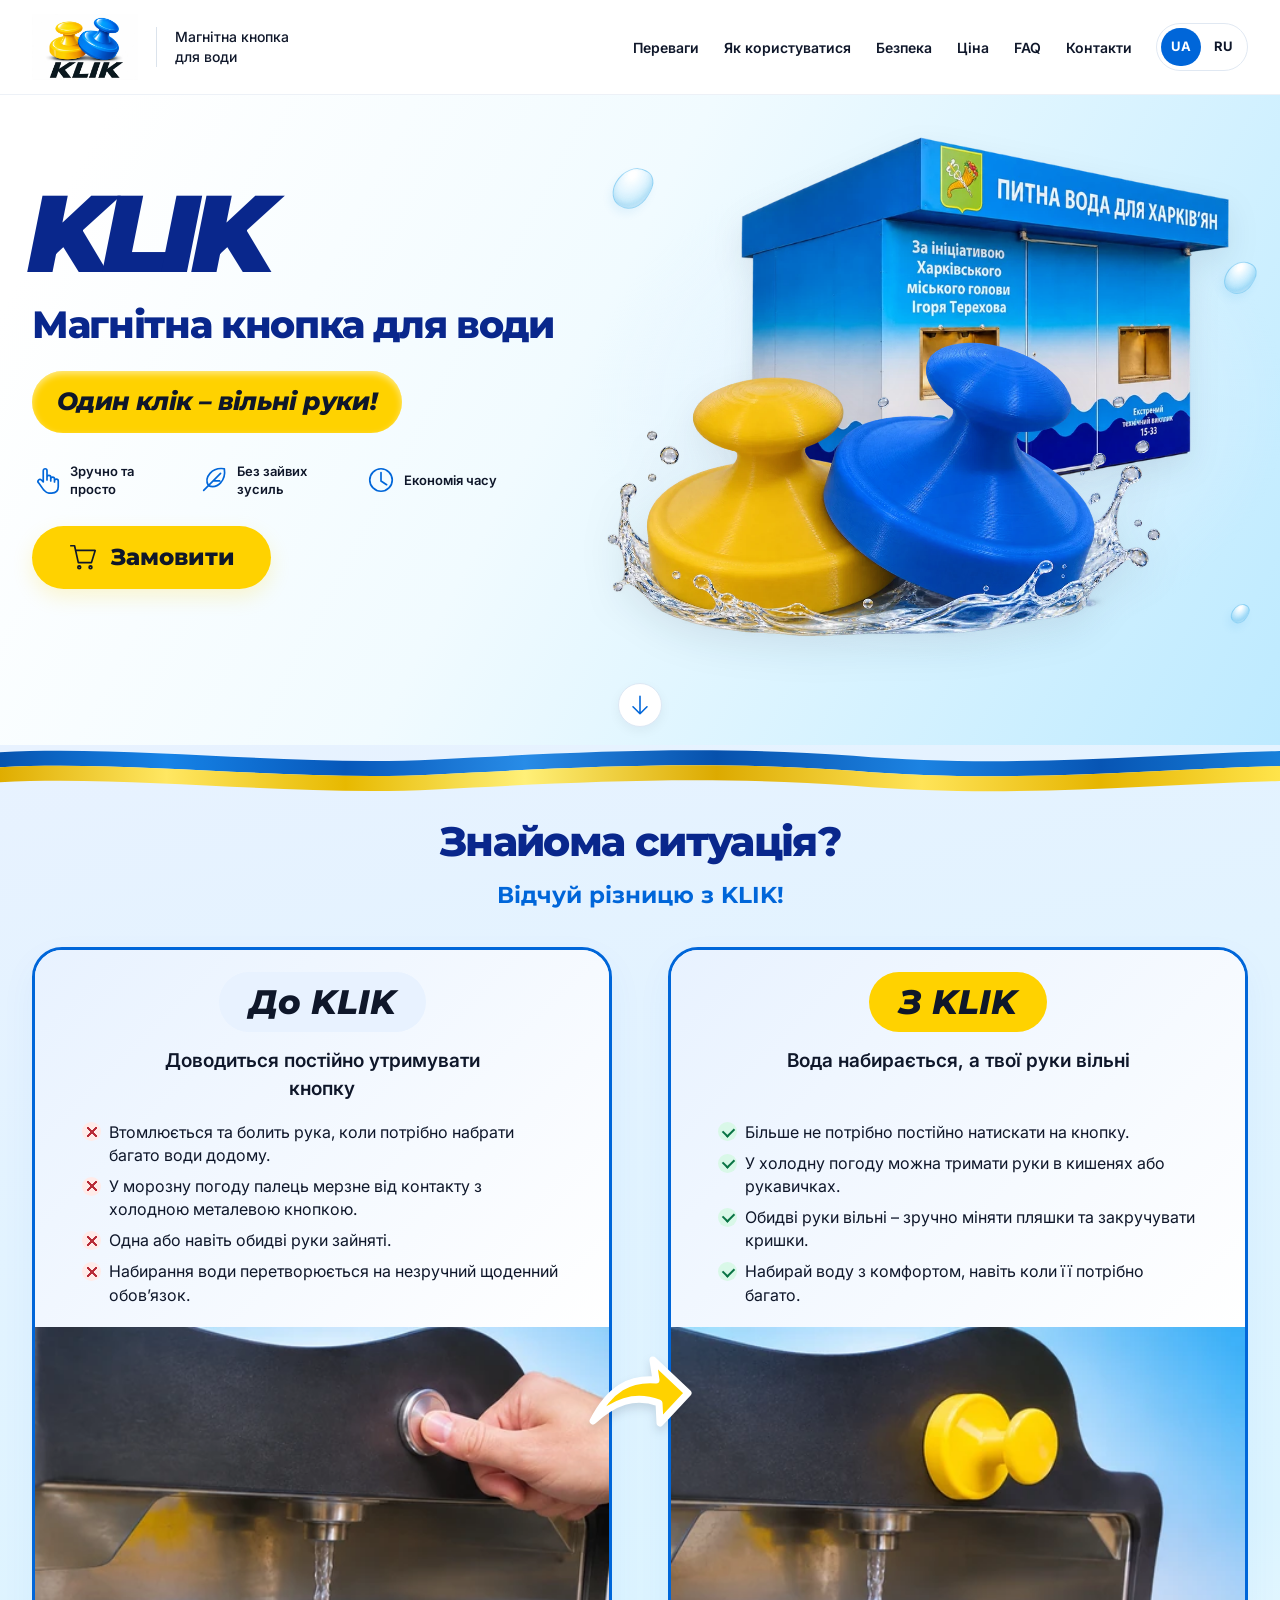
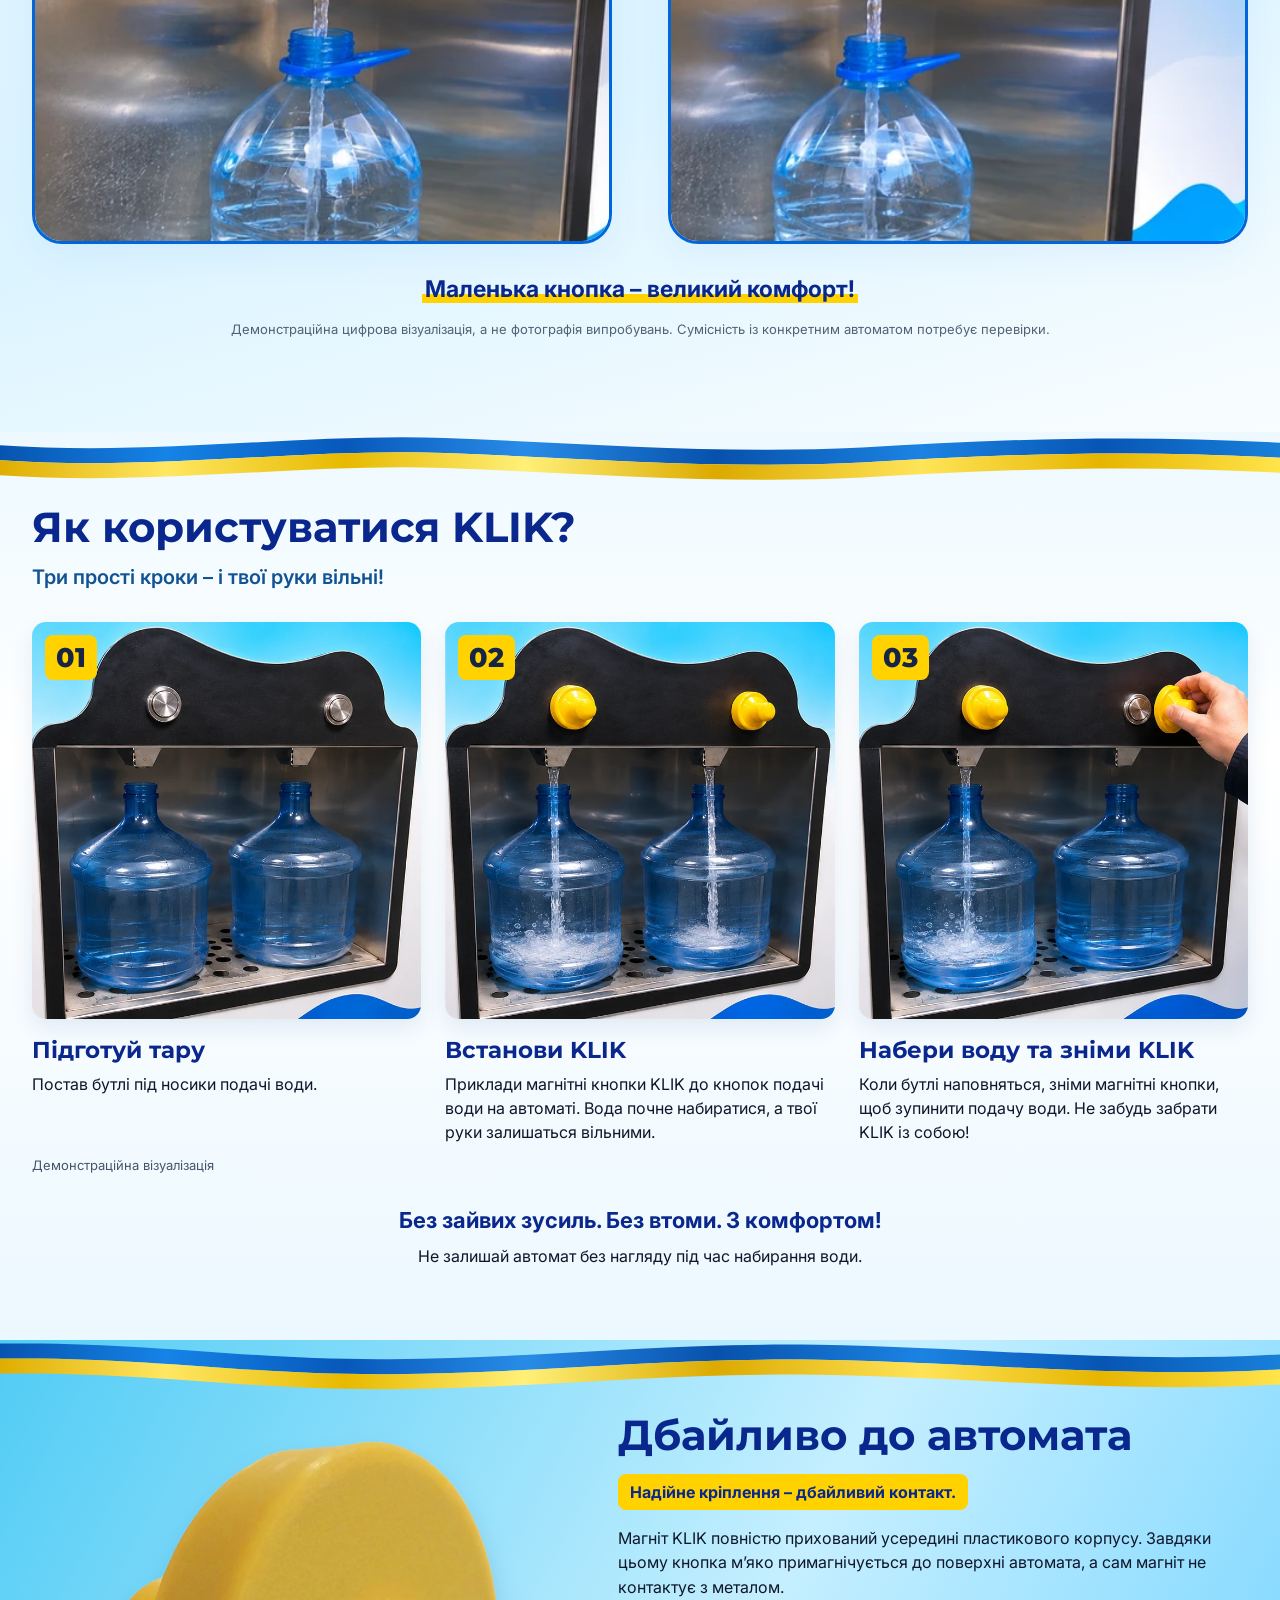
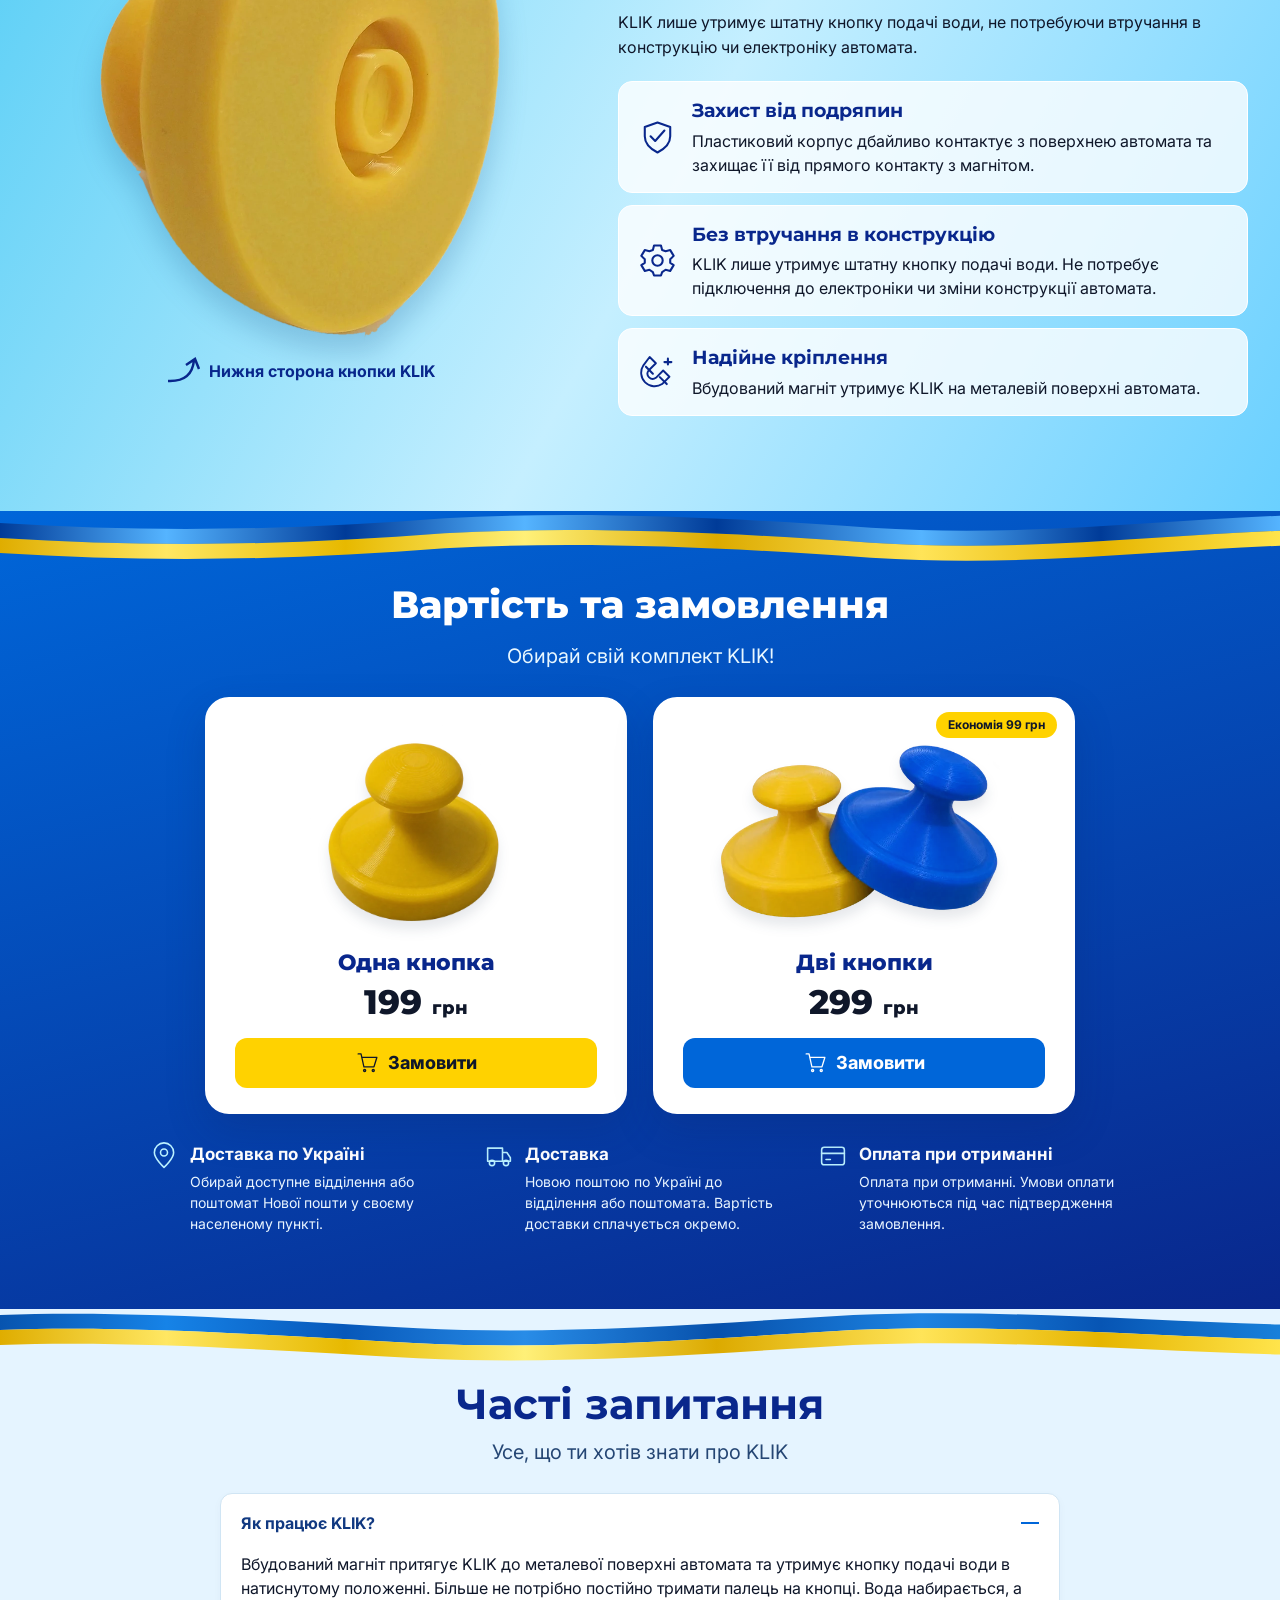
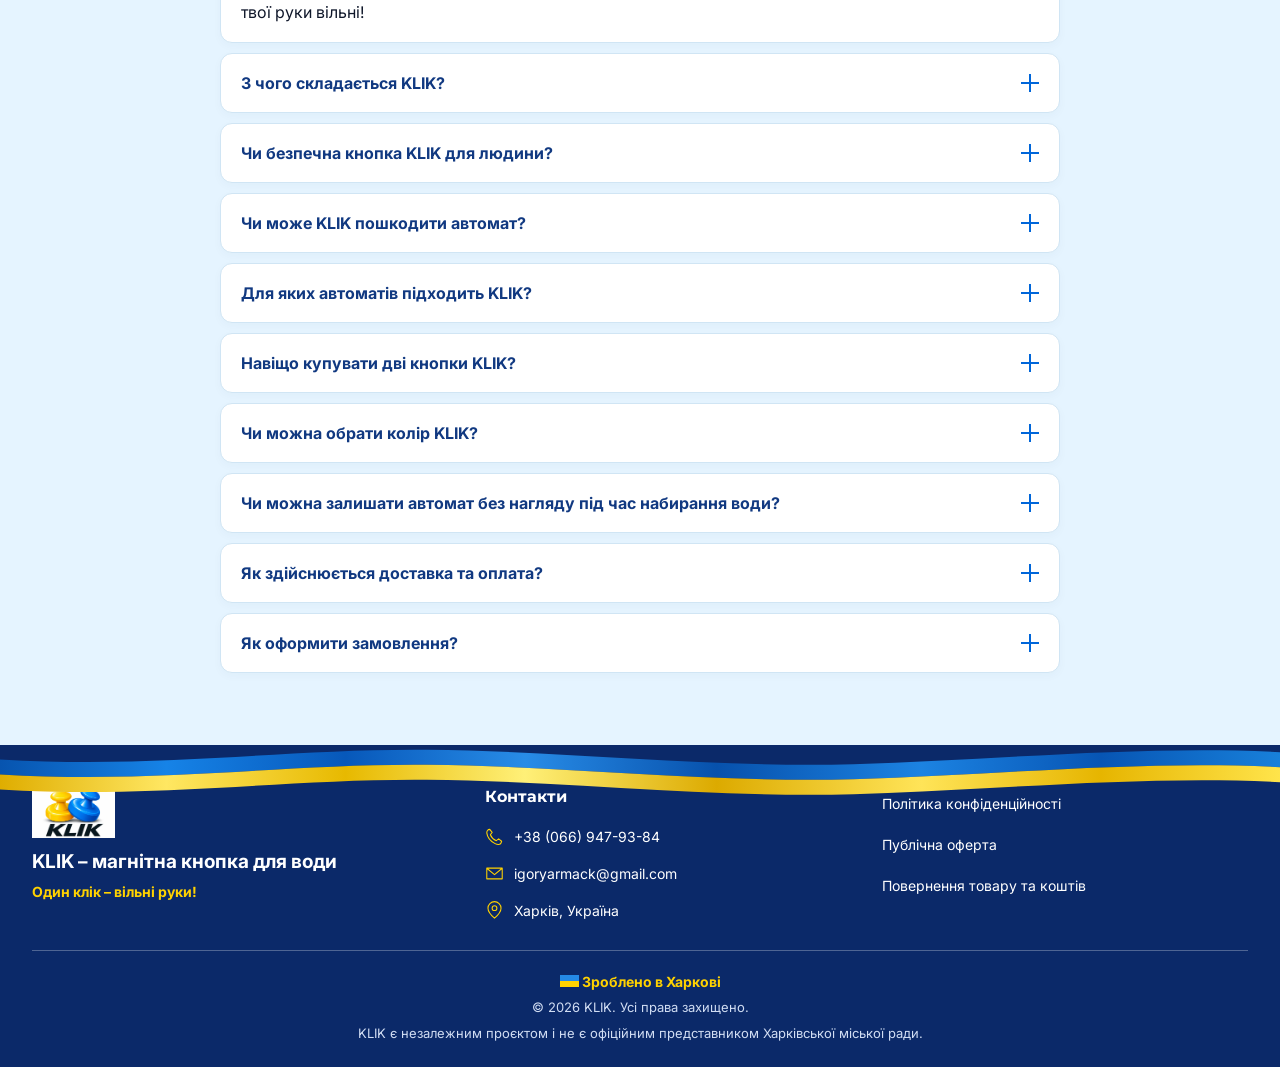
==== commit 506b5eee: "Add localized settlement placeholder to order form" ====
--- a/index.html
+++ b/index.html
@@ -129,7 +129,7 @@
 <dialog class="order-dialog" id="order-dialog" aria-labelledby="dialog-title" aria-describedby="order-service-note"><div class="dialog-shell"><header class="dialog-header"><h2 id="dialog-title" tabindex="-1" data-i18n="dialogTitle">Замовлення KLIK</h2><div class="dialog-tools"><div class="languages" role="group" aria-label="Мова сайту" data-i18n-label="language"><button type="button" data-language="uk" aria-pressed="true" lang="uk">UA</button><button type="button" data-language="ru" aria-pressed="false" lang="ru">RU</button></div><button class="dialog-close" type="button" aria-label="Закрити вікно" data-i18n-label="closeDialog"><svg class="icon" aria-hidden="true"><use href="#icon-close"/></svg></button></div></header>
 <form id="order-form" method="dialog" novalidate="novalidate"><fieldset class="package-fieldset"><legend data-i18n="choosePackage">Обери свій комплект</legend><div class="package-options"><label class="package-option"><input type="radio" name="quantity" value="1" checked="checked"/><span class="package-choice"><span class="selection-check" aria-hidden="true"><svg class="icon" aria-hidden="true"><use href="#icon-check"/></svg></span><strong data-i18n="one">Одна кнопка</strong><span class="package-price">199 <span data-i18n="currency">грн</span></span></span></label><label class="package-option"><input type="radio" name="quantity" value="2"/><span class="package-choice"><span class="selection-check" aria-hidden="true"><svg class="icon" aria-hidden="true"><use href="#icon-check"/></svg></span><strong data-i18n="two">Дві кнопки</strong><span class="package-price">299 <span data-i18n="currency">грн</span></span><span class="package-saving" data-i18n="saving">Економія 99 грн</span></span></label></div></fieldset>
 <div class="color-fieldsets"><fieldset class="color-fieldset" id="color-fieldset-1"><legend id="first-color-legend">Обери колір</legend><div class="color-options"><label class="color-option"><input type="radio" name="color1" value="yellow" checked="checked"/><span class="color-choice"><img src="assets/products/01-yellow-single-640-transparent.webp" width="64" height="64" alt="" loading="lazy"/><span data-i18n="yellow">Жовтий</span><span class="selection-check" aria-hidden="true"><svg class="icon" aria-hidden="true"><use href="#icon-check"/></svg></span></span></label><label class="color-option"><input type="radio" name="color1" value="blue"/><span class="color-choice"><img src="assets/products/02-blue-single-640-transparent.webp" width="64" height="64" alt="" loading="lazy"/><span data-i18n="blue">Синій</span><span class="selection-check" aria-hidden="true"><svg class="icon" aria-hidden="true"><use href="#icon-check"/></svg></span></span></label></div></fieldset><fieldset class="color-fieldset" id="color-fieldset-2" hidden="hidden"><legend data-i18n="colorTwo">Колір кнопки №2</legend><div class="color-options"><label class="color-option"><input type="radio" name="color2" value="yellow" checked="checked" disabled="disabled"/><span class="color-choice"><img src="assets/products/01-yellow-single-640-transparent.webp" width="64" height="64" alt="" loading="lazy"/><span data-i18n="yellow">Жовтий</span><span class="selection-check" aria-hidden="true"><svg class="icon" aria-hidden="true"><use href="#icon-check"/></svg></span></span></label><label class="color-option"><input type="radio" name="color2" value="blue" disabled="disabled"/><span class="color-choice"><img src="assets/products/02-blue-single-640-transparent.webp" width="64" height="64" alt="" loading="lazy"/><span data-i18n="blue">Синій</span><span class="selection-check" aria-hidden="true"><svg class="icon" aria-hidden="true"><use href="#icon-check"/></svg></span></span></label></div></fieldset></div><p class="blue-status" id="blue-status" role="status" hidden="hidden" data-i18n="blueStatus">Синій колір тимчасово недоступний.</p>
-<fieldset class="customer-fieldset"><legend data-i18n="customerDetails">Дані покупця</legend><div class="customer-fields"><div class="form-field"><label for="customer-name" data-i18n="customerName">Ім’я та прізвище</label><input id="customer-name" name="customer-name" type="text" autocomplete="name" maxlength="80" required="required" aria-describedby="customer-name-error"/><span class="field-error" id="customer-name-error" hidden="hidden"></span></div><div class="form-field"><label for="customer-phone" data-i18n="customerPhone">Номер телефону</label><input id="customer-phone" name="customer-phone" type="tel" autocomplete="tel" maxlength="25" required="required" aria-describedby="customer-phone-error" inputmode="tel" placeholder="+380 (__) ___-__-__"/><span class="field-error" id="customer-phone-error" hidden="hidden"></span></div><div class="form-field"><label for="customer-city" data-i18n="customerCity">Місто</label><div class="directory-control"><input id="customer-city" name="customer-city" type="text" autocomplete="off" maxlength="80" required="required" aria-describedby="city-status" role="combobox" aria-autocomplete="list" aria-expanded="false" aria-controls="city-options"/><div id="city-options" class="directory-list" role="listbox" hidden="hidden"></div></div><span id="city-status" class="directory-status" role="status"></span></div><div class="form-field"><label for="customer-branch" data-i18n="customerBranch">Відділення Нової пошти</label><div class="directory-control"><input id="customer-branch" name="customer-branch" type="text" autocomplete="off" maxlength="180" required="required" aria-describedby="customer-branch-error branch-status" role="combobox" aria-autocomplete="list" aria-expanded="false" aria-controls="branch-options"/><div id="branch-options" class="directory-list" role="listbox" hidden="hidden"></div></div><span id="branch-status" class="directory-status" role="status"></span><span class="field-error" id="customer-branch-error" hidden="hidden"></span></div></div></fieldset><div class="order-summary"><span data-i18n="totalLabel">До сплати</span><output id="order-total" aria-live="polite">199 грн</output></div><div class="payment-note"><svg class="icon" aria-hidden="true"><use href="#icon-pay"/></svg><div><p data-i18n="modalPay">Оплата при отриманні.</p><p data-i18n="shippingExcluded">Вартість доставки сплачується окремо.</p></div></div>
+<fieldset class="customer-fieldset"><legend data-i18n="customerDetails">Дані покупця</legend><div class="customer-fields"><div class="form-field"><label for="customer-name" data-i18n="customerName">Ім’я та прізвище</label><input id="customer-name" name="customer-name" type="text" autocomplete="name" maxlength="80" required="required" aria-describedby="customer-name-error"/><span class="field-error" id="customer-name-error" hidden="hidden"></span></div><div class="form-field"><label for="customer-phone" data-i18n="customerPhone">Номер телефону</label><input id="customer-phone" name="customer-phone" type="tel" autocomplete="tel" maxlength="25" required="required" aria-describedby="customer-phone-error" inputmode="tel" placeholder="+380 (__) ___-__-__"/><span class="field-error" id="customer-phone-error" hidden="hidden"></span></div><div class="form-field"><label for="customer-city" data-i18n="customerCity">Місто</label><div class="directory-control"><input id="customer-city" name="customer-city" placeholder="Почни вводити, наприклад, Харків" type="text" autocomplete="off" maxlength="80" required="required" aria-describedby="city-status" role="combobox" aria-autocomplete="list" aria-expanded="false" aria-controls="city-options"/><div id="city-options" class="directory-list" role="listbox" hidden="hidden"></div></div><span id="city-status" class="directory-status" role="status"></span></div><div class="form-field"><label for="customer-branch" data-i18n="customerBranch">Відділення Нової пошти</label><div class="directory-control"><input id="customer-branch" name="customer-branch" type="text" autocomplete="off" maxlength="180" required="required" aria-describedby="customer-branch-error branch-status" role="combobox" aria-autocomplete="list" aria-expanded="false" aria-controls="branch-options"/><div id="branch-options" class="directory-list" role="listbox" hidden="hidden"></div></div><span id="branch-status" class="directory-status" role="status"></span><span class="field-error" id="customer-branch-error" hidden="hidden"></span></div></div></fieldset><div class="order-summary"><span data-i18n="totalLabel">До сплати</span><output id="order-total" aria-live="polite">199 грн</output></div><div class="payment-note"><svg class="icon" aria-hidden="true"><use href="#icon-pay"/></svg><div><p data-i18n="modalPay">Оплата при отриманні.</p><p data-i18n="shippingExcluded">Вартість доставки сплачується окремо.</p></div></div>
 <div class="consent"><input id="order-consent" type="checkbox" required="required" aria-labelledby="consent-text" aria-describedby="order-consent-error"/>
   <div id="consent-text"><label for="order-consent" data-i18n="agreeStart">Я ознайомився(-лася) з умовами</label> <button type="button" class="legal-link" data-document-open="offer" aria-haspopup="dialog" aria-controls="legal-dialog" data-i18n="agreeOffer">публічної оферти</button>, <button type="button" class="legal-link" data-document-open="privacy" aria-haspopup="dialog" aria-controls="legal-dialog" data-i18n="agreePrivacy">політикою конфіденційності</button> <span data-i18n="agreeAnd">та</span> <button type="button" class="legal-link" data-document-open="returns" aria-haspopup="dialog" aria-controls="legal-dialog" data-i18n="agreeReturns">умовами повернення товару</button>.</div>
   <p class="field-error" id="order-consent-error" hidden="hidden"></p>
--- a/styles-directory.css
+++ b/styles-directory.css
@@ -1,4 +1,5 @@
 /* KLIK carrier suggestions: anchored overlay, no reflow, native input focus. */
+#customer-city::placeholder{color:#757575;opacity:1}
 .directory-control{position:relative;min-width:0;width:100%;isolation:isolate}
 .directory-control>input{display:block;min-width:0;width:100%;min-height:46px;border:1px solid #cdd8e5;border-radius:12px;padding:11px 12px;color:var(--ink);font:inherit;font-size:16px;line-height:1.4;background:white;outline-offset:2px}
 .directory-control>input:focus{outline:2px solid var(--blue);border-color:var(--blue)}
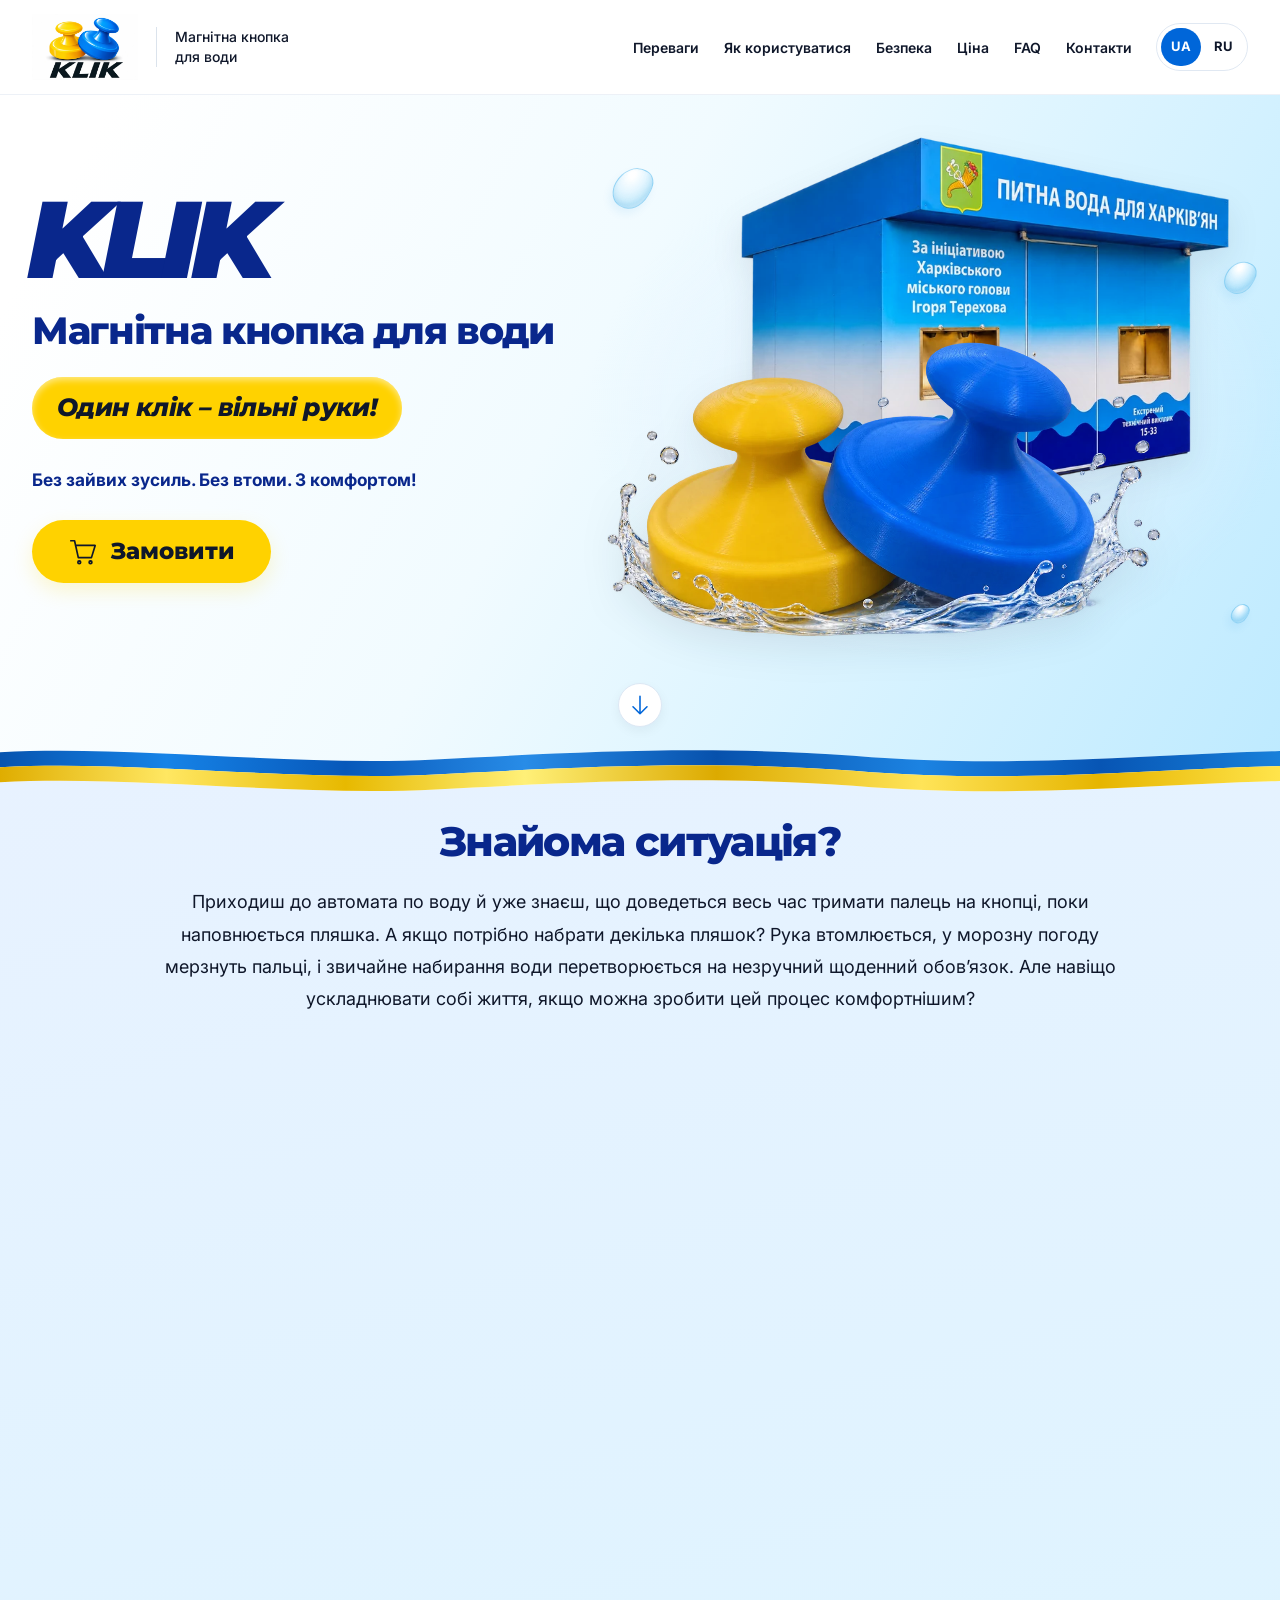
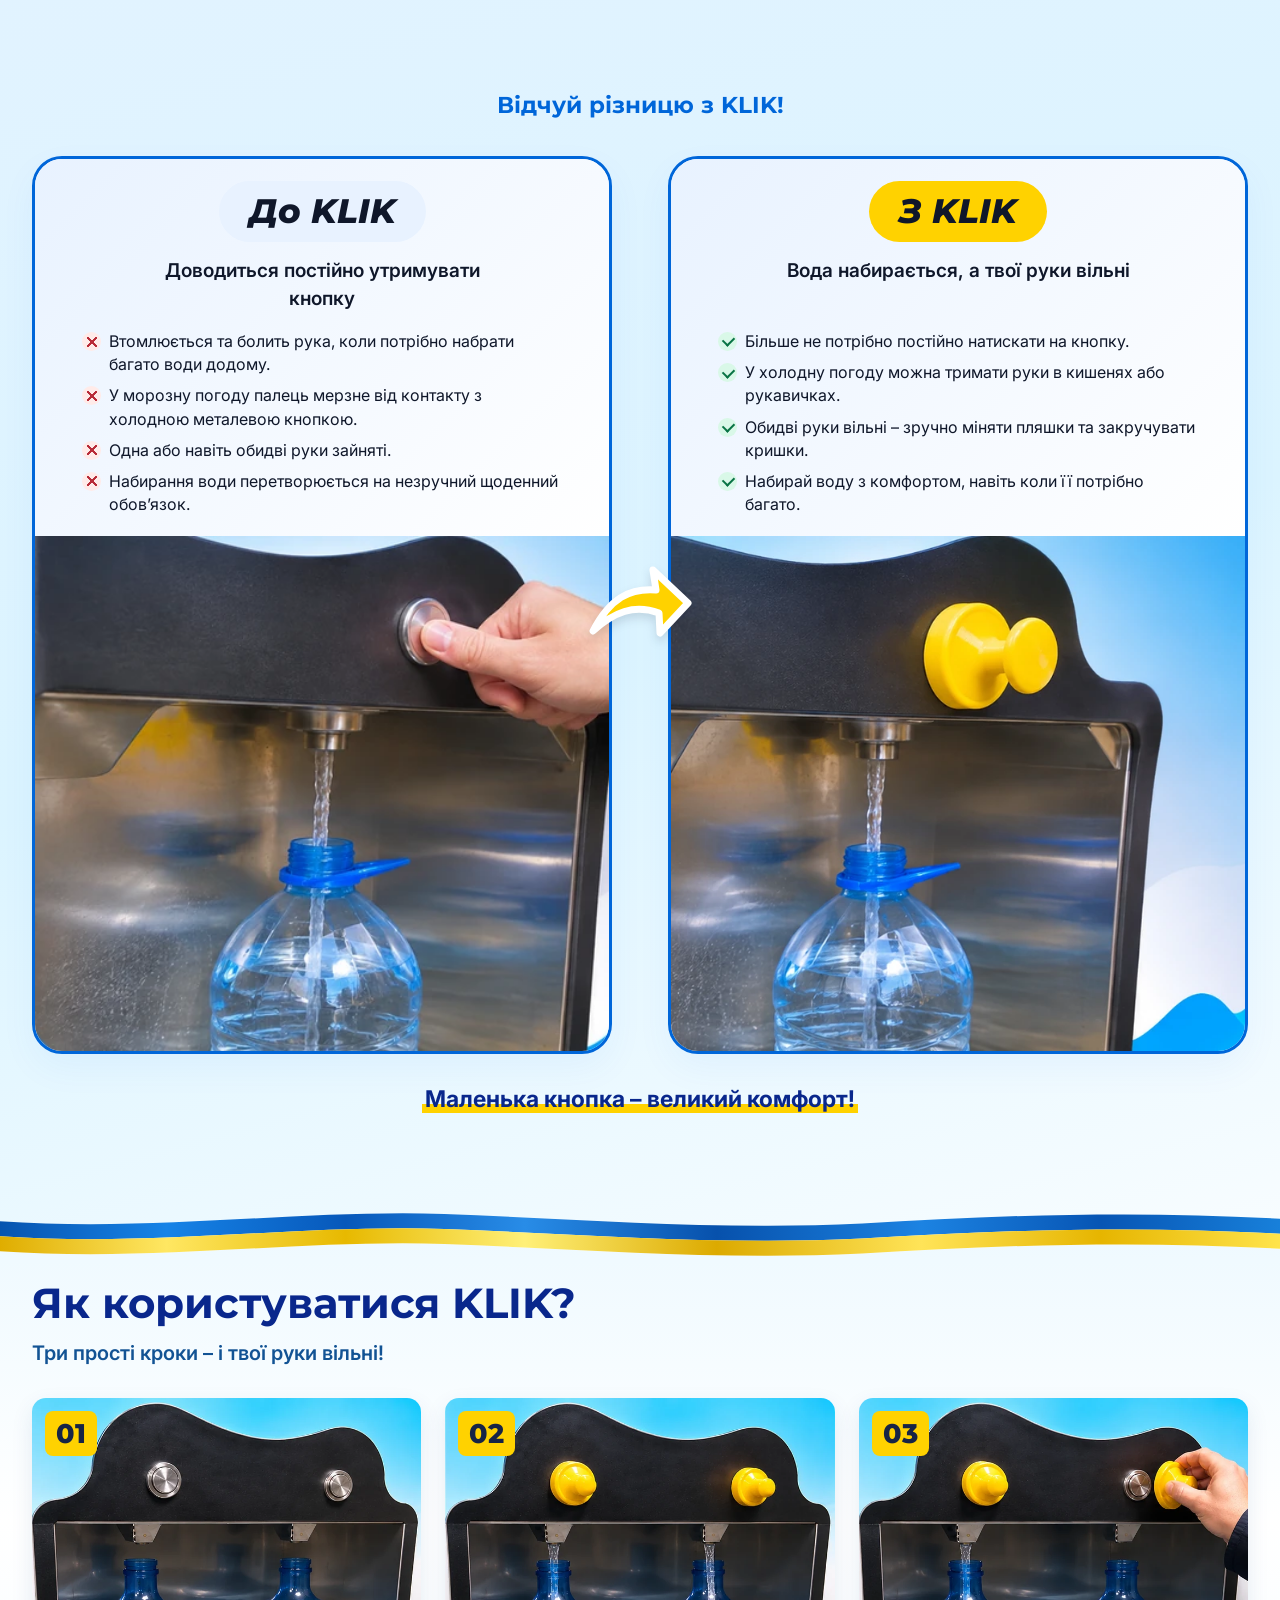
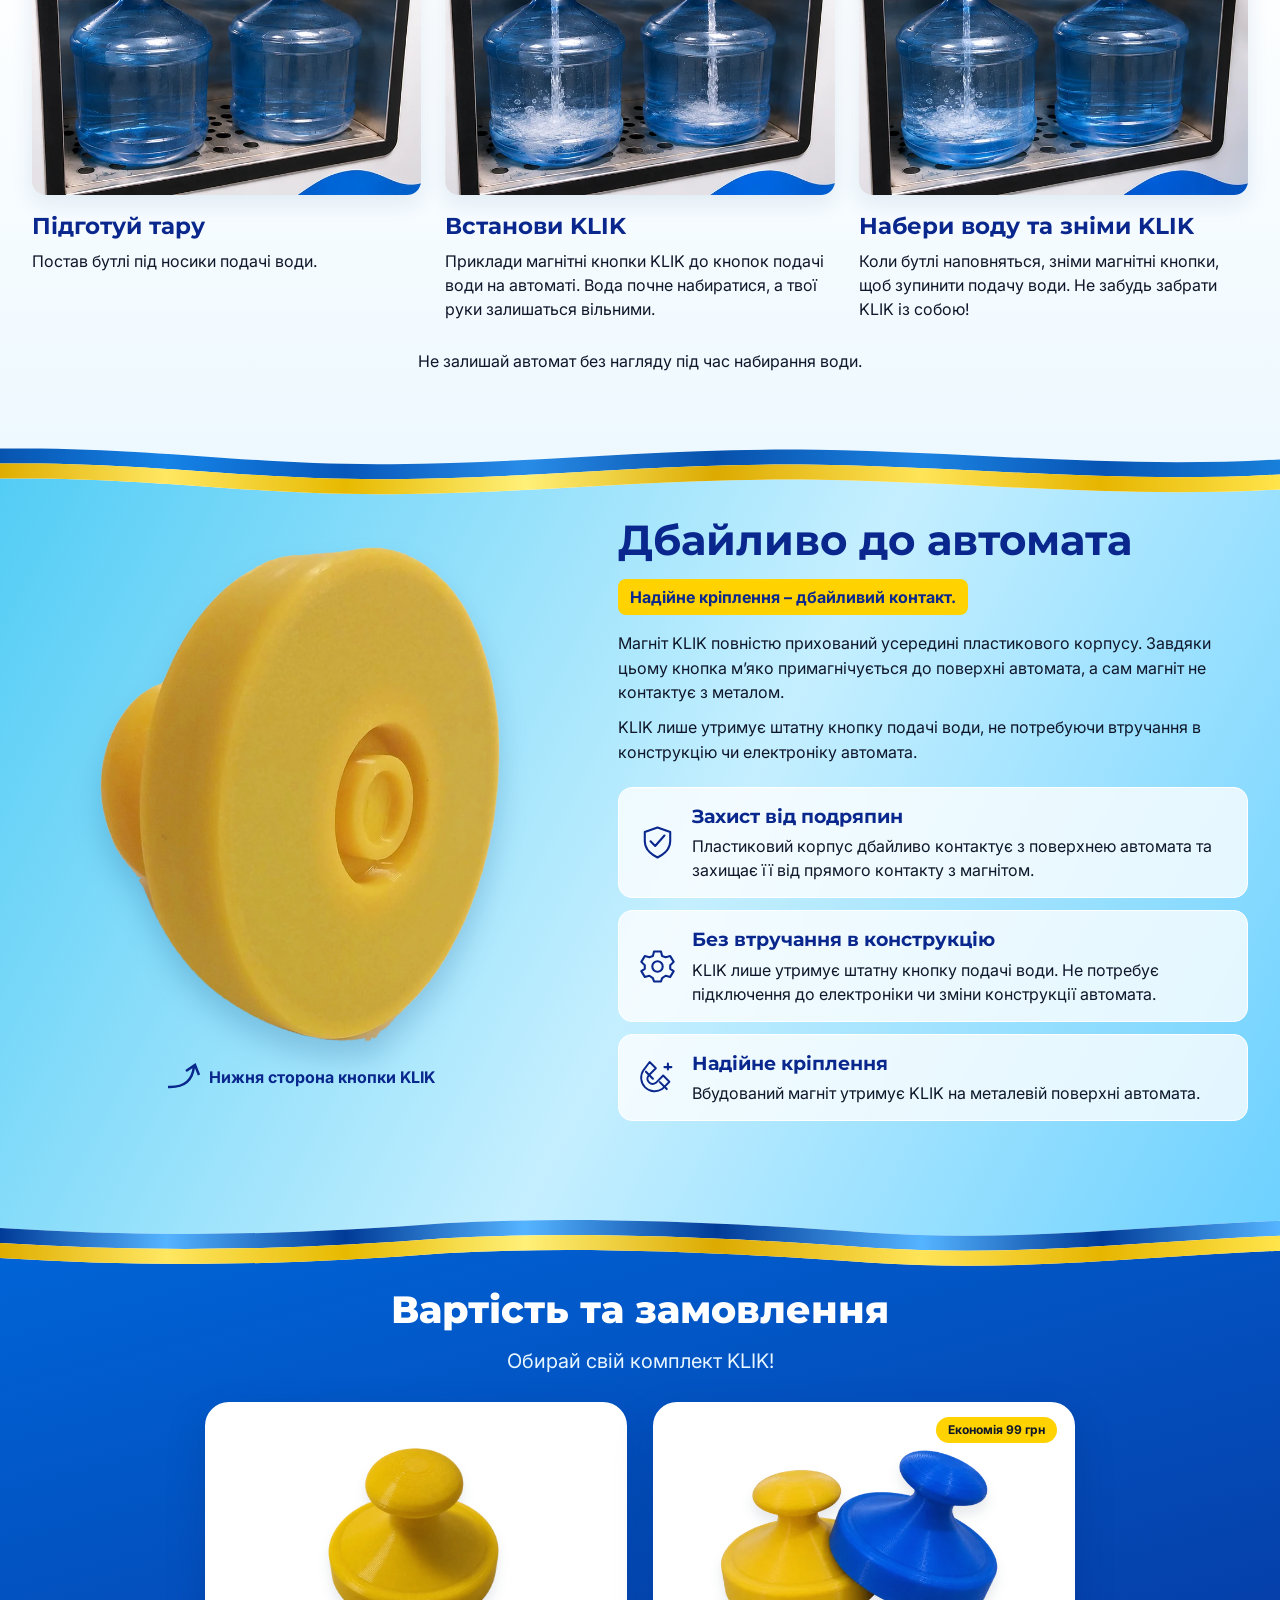
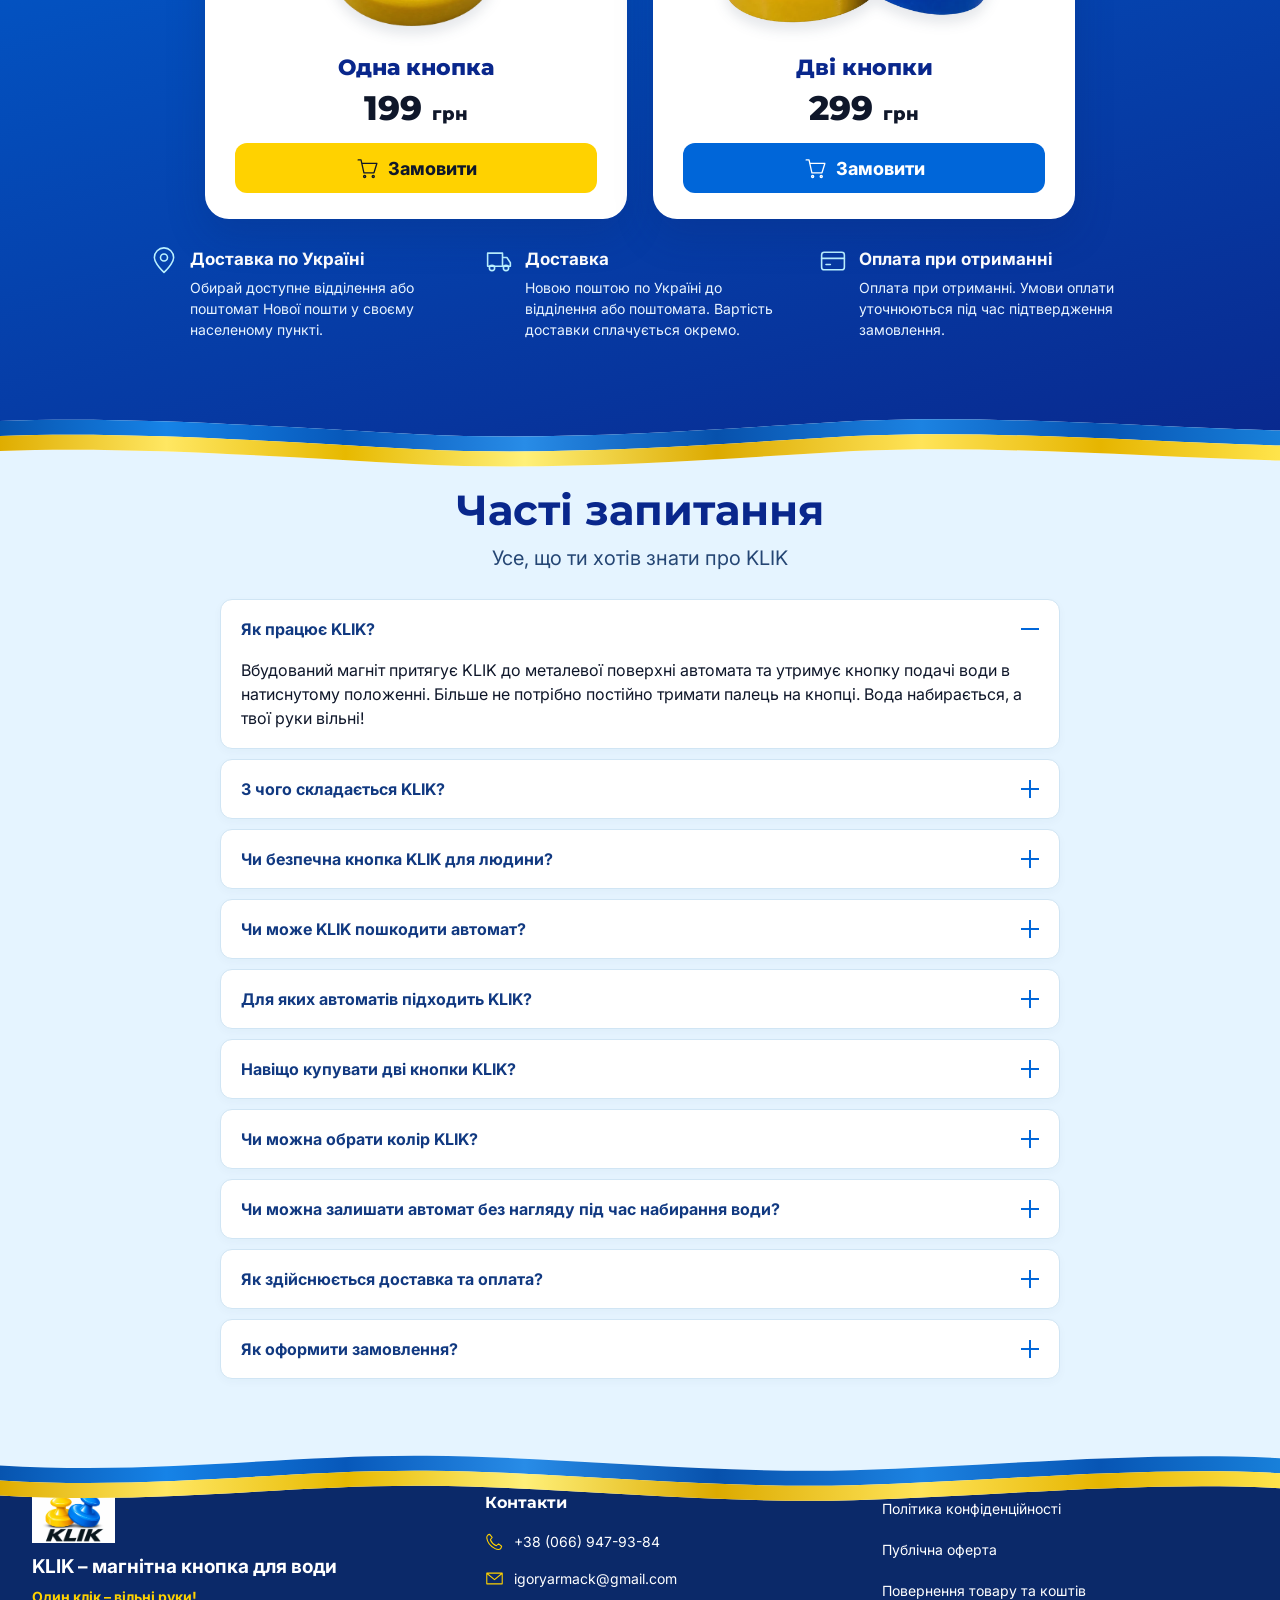
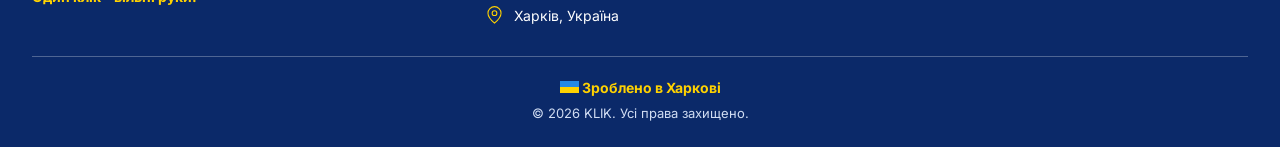
==== commit 5700e8aa: "Refine section boundaries and add approved KLIK problem collage" ====
--- a/index.html
+++ b/index.html
@@ -1,5 +1,5 @@
 <!doctype html>
-<html lang="uk"><head><meta charset="utf-8"/><meta name="viewport" content="width=device-width, initial-scale=1"/><title>KLIK – Магнітна кнопка для води</title><meta name="description" content="Магнітна кнопка KLIK для автоматів питної води. Один клік – вільні руки! Одна кнопка – 199 грн, дві – 299 грн."/><meta name="theme-color" content="#e5f4ff"/><meta property="og:type" content="website"/><meta property="og:locale" content="uk_UA"/><meta property="og:title" content="KLIK – Магнітна кнопка для води"/><meta property="og:description" content="Магнітна кнопка KLIK для автоматів питної води. Один клік – вільні руки! Одна кнопка – 199 грн, дві – 299 грн."/><meta property="og:image" content="https://raw.githubusercontent.com/nosmokingset-stack/KLIK/06388e1b86cc8d621100590d82e1b7a8e948b238/assets/products/07-hero-water-1200-white.webp"/><meta property="og:url" content="https://klickkhua.blogspot.com/"/><link rel="canonical" href="https://klickkhua.blogspot.com/"/><link rel="preconnect" href="https://fonts.googleapis.com"/><link rel="preconnect" href="https://fonts.gstatic.com" crossorigin="anonymous"/><link href="https://fonts.googleapis.com/css2?family=Inter:wght@400;500;600;700&amp;family=Montserrat:ital,wght@0,700;0,800;0,900;1,800;1,900&amp;display=swap" rel="stylesheet"/><link rel="stylesheet" href="site.css"/><link rel="stylesheet" href="styles-v1.2.css"/><link rel="stylesheet" href="styles-v1.3.css"/><link rel="stylesheet" href="styles-v1.4.css"/><link rel="stylesheet" href="styles-v1.5.css"/><link rel="stylesheet" href="styles-directory.css"/></head><body><a class="skip" href="#main" data-i18n="skip">До основного вмісту</a>
+<html lang="uk"><head><meta charset="utf-8"/><meta name="viewport" content="width=device-width, initial-scale=1"/><title>KLIK – Магнітна кнопка для води</title><meta name="description" content="Магнітна кнопка KLIK для автоматів питної води. Один клік – вільні руки! Одна кнопка – 199 грн, дві – 299 грн."/><meta name="theme-color" content="#e5f4ff"/><meta property="og:type" content="website"/><meta property="og:locale" content="uk_UA"/><meta property="og:title" content="KLIK – Магнітна кнопка для води"/><meta property="og:description" content="Магнітна кнопка KLIK для автоматів питної води. Один клік – вільні руки! Одна кнопка – 199 грн, дві – 299 грн."/><meta property="og:image" content="https://raw.githubusercontent.com/nosmokingset-stack/KLIK/92456d3ceaa2ce6de5500931e40b2a7896ff46e3/assets/products/07-hero-water-1200-white.webp"/><meta property="og:url" content="https://klickkhua.blogspot.com/"/><link rel="canonical" href="https://klickkhua.blogspot.com/"/><link rel="preconnect" href="https://fonts.googleapis.com"/><link rel="preconnect" href="https://fonts.gstatic.com" crossorigin="anonymous"/><link href="https://fonts.googleapis.com/css2?family=Inter:wght@400;500;600;700&amp;family=Montserrat:ital,wght@0,700;0,800;0,900;1,800;1,900&amp;display=swap" rel="stylesheet"/><link rel="stylesheet" href="site.css"/><link rel="stylesheet" href="styles-v1.2.css"/><link rel="stylesheet" href="styles-v1.3.css"/><link rel="stylesheet" href="styles-v1.4.css"/><link rel="stylesheet" href="styles-v1.5.css"/><link rel="stylesheet" href="styles-directory.css"/><link rel="stylesheet" href="styles-design.css"/></head><body><a class="skip" href="#main" data-i18n="skip">До основного вмісту</a>
 <svg xmlns="http://www.w3.org/2000/svg" width="0" height="0" style="position:absolute" aria-hidden="true"><defs>
  <symbol id="icon-cart" viewBox="0 0 32 32"><path d="M3 4h4l4 18h14l4-13H8M12 26h.01M24 26h.01"/><circle cx="12" cy="27" r="1.5"/><circle cx="24" cy="27" r="1.5"/></symbol>
  <symbol id="icon-hand" viewBox="0 0 32 32"><path d="M12 18V6a2 2 0 0 1 4 0v10-3a2 2 0 0 1 4 0v4-2a2 2 0 0 1 4 0v3-1a2 2 0 0 1 4 0v6c0 5-3 7-7 7h-3c-3 0-4-2-6-4l-5-7a2 2 0 0 1 3-3l2 2Z"/></symbol>
@@ -31,7 +31,7 @@
 <section id="hero" class="hero" aria-labelledby="hero-title"><div class="container">
  <div class="hero-grid">
   <div class="hero-copy reveal"><div class="wordmark" aria-hidden="true">KLIK</div><h1 id="hero-title" data-i18n="product">Магнітна кнопка для води</h1><p class="slogan" data-i18n="slogan">Один клік – вільні руки!</p>
-   <ul class="hero-benefits"><li><svg class="icon" aria-hidden="true"><use href="#icon-hand"/></svg><span data-i18n="easy">Зручно та просто</span></li><li><svg class="icon" aria-hidden="true"><use href="#icon-feather"/></svg><span data-i18n="effort">Без зайвих зусиль</span></li><li><svg class="icon" aria-hidden="true"><use href="#icon-clock"/></svg><span data-i18n="time">Економія часу</span></li></ul>
+   <p class="hero-comfort" data-i18n="howEnd">Без зайвих зусиль. Без втоми. З комфортом!</p>
    <a class="button" href="#order"><svg class="icon" aria-hidden="true"><use href="#icon-cart"/></svg><span data-i18n="order">Замовити</span></a>
   </div>
   <figure class="hero-visual hero-composition reveal"><img class="hero-kiosk" fetchpriority="high" src="assets/water-stations/kiosk-approved-v1.2-1200.webp" srcset="assets/water-stations/kiosk-approved-v1.2-800.webp 800w, assets/water-stations/kiosk-approved-v1.2-1200.webp 1200w" sizes="(max-width:600px) 90vw, 43vw" width="1200" height="800" decoding="async" alt="Харківський кіоск «Питна вода для харків’ян»" data-i18n-alt="kioskAlt"/><span class="drop drop-one" aria-hidden="true"></span><span class="drop drop-two" aria-hidden="true"></span><span class="drop drop-three" aria-hidden="true"></span><img class="hero-image" src="assets/products/07-hero-water-1200-transparent.webp" srcset="assets/products/07-hero-water-640-transparent.webp 640w, assets/products/07-hero-water-1200-transparent.webp 1200w" sizes="(max-width:600px) 100vw, 55vw" width="1200" height="675" fetchpriority="high" decoding="async" alt="Жовта магнітна кнопка KLIK та цифрова візуалізація синьої кнопки з декоративними бризками води" data-i18n-alt="heroAlt"/></figure>
@@ -44,7 +44,10 @@
 
 <!-- PROBLEM START -->
 <section class="problem" id="problem" aria-labelledby="problem-title"><svg class="section-ribbon" xmlns="http://www.w3.org/2000/svg" viewBox="0 0 1440 80" preserveAspectRatio="none" aria-hidden="true" focusable="false"><defs><linearGradient id="flag-blue-1" x1="0" y1="0" x2="1" y2="0"><stop offset="0%" stop-color="#0754af"/><stop offset="13%" stop-color="#1683e7"/><stop offset="27%" stop-color="#0758ba"/><stop offset="41%" stop-color="#288ce7"/><stop offset="56%" stop-color="#0751ac"/><stop offset="72%" stop-color="#1c83e2"/><stop offset="86%" stop-color="#0755b4"/><stop offset="100%" stop-color="#1880da"/></linearGradient><linearGradient id="flag-yellow-1" x1="0" y1="0" x2="1" y2="0"><stop offset="0%" stop-color="#dfad00"/><stop offset="13%" stop-color="#ffe762"/><stop offset="27%" stop-color="#e7b900"/><stop offset="41%" stop-color="#fff078"/><stop offset="56%" stop-color="#dcaa00"/><stop offset="72%" stop-color="#ffe458"/><stop offset="86%" stop-color="#e6b500"/><stop offset="100%" stop-color="#ffe44b"/></linearGradient></defs><path d="M0 9.600000000000001 C150 0 330 28.8 490 19.200000000000003 C650 9.600000000000001 790 0 960 14.4 C1140 32 1280 12.8 1440 8 L1440 28 C1280 32.8 1140 52 960 34.4 C790 20 650 29.6 490 39.2 C330 48.8 150 20 0 29.6 Z" fill="url(#flag-blue-1)"/><path d="M0 29.6 C150 20 330 48.8 490 39.2 C650 29.6 790 20 960 34.4 C1140 52 1280 32.8 1440 28 L1440 48 C1280 52.8 1140 72 960 54.4 C790 40 650 49.6 490 59.2 C330 68.8 150 40 0 49.6 Z" fill="url(#flag-yellow-1)"/></svg><div class="container">
- <div class="problem-heading compare-piece"><h2 id="problem-title" data-i18n="problem">Знайома ситуація?</h2><p class="problem-subtitle" data-i18n="difference">Відчуй різницю з KLIK!</p></div>
+ <div class="problem-heading compare-piece"><h2 id="problem-title" data-i18n="problem">Знайома ситуація?</h2></div>
+ <p class="problem-introduction compare-piece" data-i18n="problemIntroduction">Приходиш до автомата по воду й уже знаєш, що доведеться весь час тримати палець на кнопці, поки наповнюється пляшка. А якщо потрібно набрати декілька пляшок? Рука втомлюється, у морозну погоду мерзнуть пальці, і звичайне набирання води перетворюється на незручний щоденний обов’язок. Але навіщо ускладнювати собі життя, якщо можна зробити цей процес комфортнішим?</p>
+ <figure class="problem-collage compare-piece"><img src="assets/problem/water-collage-1774.webp" srcset="assets/problem/water-collage-800.webp 800w, assets/problem/water-collage-1774.webp 1774w" sizes="(max-width:650px) calc(100vw - 32px), (max-width:1304px) calc(100vw - 64px), 1240px" width="1774" height="887" loading="lazy" decoding="async" alt="Затверджений фотоколаж зі сценами набирання води біля харківських автоматів" data-i18n-alt="collageAlt"/></figure>
+ <p class="problem-subtitle compare-piece" data-i18n="difference">Відчуй різницю з KLIK!</p>
  <div class="comparison-grid">
   <article class="comparison-card comparison-before compare-piece"><div class="comparison-copy"><h3><span data-i18n="before">До KLIK</span></h3><p data-i18n="beforeDescription">Доводиться постійно утримувати кнопку</p>
     <ul class="comparison-list"><li data-i18n="before1">Втомлюється та болить рука, коли потрібно набрати багато води додому.</li>
@@ -59,7 +62,6 @@
       <li data-i18n="after4">Набирай воду з комфортом, навіть коли її потрібно багато.</li></ul></div><img src="assets/comparisons/after-720.webp" srcset="assets/comparisons/after-480.webp 480w, assets/comparisons/after-720.webp 714w" sizes="(max-width: 650px) calc(100vw - 32px), (max-width: 1300px) 44vw, 570px" width="714" height="640" loading="lazy" decoding="async" alt="Демонстраційна візуалізація: жовта кнопка KLIK на автоматі, вода надходить у пляшку без руки" data-i18n-alt="afterAlt"/></article>
  </div>
  <p class="comparison-end"><strong data-i18n="compareEnd">Маленька кнопка – великий комфорт!</strong></p>
- <p class="comparison-note" data-i18n="comparisonNote">Демонстраційна цифрова візуалізація, а не фотографія випробувань. Сумісність із конкретним автоматом потребує перевірки.</p>
 </div></section>
 <!-- PROBLEM END -->
 <section class="how section-band" id="how-to-use" aria-labelledby="how-title"><svg class="section-ribbon" xmlns="http://www.w3.org/2000/svg" viewBox="0 0 1440 80" preserveAspectRatio="none" aria-hidden="true" focusable="false"><defs><linearGradient id="flag-blue-2" x1="0" y1="0" x2="1" y2="0"><stop offset="0%" stop-color="#0754af"/><stop offset="13%" stop-color="#1683e7"/><stop offset="27%" stop-color="#0758ba"/><stop offset="41%" stop-color="#288ce7"/><stop offset="56%" stop-color="#0751ac"/><stop offset="72%" stop-color="#1c83e2"/><stop offset="86%" stop-color="#0755b4"/><stop offset="100%" stop-color="#1880da"/></linearGradient><linearGradient id="flag-yellow-2" x1="0" y1="0" x2="1" y2="0"><stop offset="0%" stop-color="#dfad00"/><stop offset="13%" stop-color="#ffe762"/><stop offset="27%" stop-color="#e7b900"/><stop offset="41%" stop-color="#fff078"/><stop offset="56%" stop-color="#dcaa00"/><stop offset="72%" stop-color="#ffe458"/><stop offset="86%" stop-color="#e6b500"/><stop offset="100%" stop-color="#ffe44b"/></linearGradient></defs><path d="M0 17.6 C175 32 340 1.6 500 8 C650 14.4 810 30.400000000000002 970 20.8 C1120 9.600000000000001 1280 3.2 1440 14.4 L1440 34.4 C1280 23.2 1120 29.6 970 40.8 C810 50.400000000000006 650 34.4 500 28 C340 21.6 175 52 0 37.6 Z" fill="url(#flag-blue-2)"/><path d="M0 37.6 C175 52 340 21.6 500 28 C650 34.4 810 50.400000000000006 970 40.8 C1120 29.6 1280 23.2 1440 34.4 L1440 54.4 C1280 43.2 1120 49.6 970 60.8 C810 70.4 650 54.4 500 48 C340 41.6 175 72 0 57.6 Z" fill="url(#flag-yellow-2)"/></svg><div class="container">
@@ -72,8 +74,7 @@
     <li><figure><img src="assets/how-to/step-03.webp" width="710" height="724" loading="lazy" decoding="async" alt="Праву кнопку знято, вода надходить лише в лівий бутель" data-i18n-alt="alt3"/><span aria-hidden="true">03</span></figure>
       <h3 data-i18n="step3">Набери воду та зніми KLIK</h3><p data-i18n="desc3">Коли бутлі наповняться, зніми магнітні кнопки, щоб зупинити подачу води. Не забудь забрати KLIK із собою!</p></li>
   </ol>
-  <p class="visual-caption" data-i18n="visual">Демонстраційна візуалізація</p>
-  <div class="how-end"><strong data-i18n="howEnd">Без зайвих зусиль. Без втоми. З комфортом!</strong> <p data-i18n="watch">Не залишай автомат без нагляду під час набирання води.</p></div>
+  <div class="how-end"><p data-i18n="watch">Не залишай автомат без нагляду під час набирання води.</p></div>
 </div></section>
 <section class="care section-band" id="care" aria-labelledby="care-title"><svg class="section-ribbon" xmlns="http://www.w3.org/2000/svg" viewBox="0 0 1440 80" preserveAspectRatio="none" aria-hidden="true" focusable="false"><defs><linearGradient id="flag-blue-3" x1="0" y1="0" x2="1" y2="0"><stop offset="0%" stop-color="#0754af"/><stop offset="13%" stop-color="#1683e7"/><stop offset="27%" stop-color="#0758ba"/><stop offset="41%" stop-color="#288ce7"/><stop offset="56%" stop-color="#0751ac"/><stop offset="72%" stop-color="#1c83e2"/><stop offset="86%" stop-color="#0755b4"/><stop offset="100%" stop-color="#1880da"/></linearGradient><linearGradient id="flag-yellow-3" x1="0" y1="0" x2="1" y2="0"><stop offset="0%" stop-color="#dfad00"/><stop offset="13%" stop-color="#ffe762"/><stop offset="27%" stop-color="#e7b900"/><stop offset="41%" stop-color="#fff078"/><stop offset="56%" stop-color="#dcaa00"/><stop offset="72%" stop-color="#ffe458"/><stop offset="86%" stop-color="#e6b500"/><stop offset="100%" stop-color="#ffe44b"/></linearGradient></defs><path d="M0 4.800000000000001 C165 1.6 280 27.200000000000003 440 25.6 C610 24 750 3.2 920 6.4 C1100 9.600000000000001 1260 32 1440 19.200000000000003 L1440 39.2 C1260 52 1100 29.6 920 26.4 C750 23.2 610 44 440 45.6 C280 47.2 165 21.6 0 24.8 Z" fill="url(#flag-blue-3)"/><path d="M0 24.8 C165 21.6 280 47.2 440 45.6 C610 44 750 23.2 920 26.4 C1100 29.6 1260 52 1440 39.2 L1440 59.2 C1260 72 1100 49.6 920 46.4 C750 43.2 610 64 440 65.6 C280 67.2 165 41.6 0 44.8 Z" fill="url(#flag-yellow-3)"/></svg><div class="container care-layout">
   <figure class="care-photo"><img src="assets/products/klik-bottom.webp" width="800" height="1000" loading="lazy" decoding="async" alt="Нижня сторона кнопки KLIK" data-i18n-alt="bottom"/><figcaption><svg aria-hidden="true" width="38" height="30" viewBox="0 0 38 30" fill="none" stroke="currentColor" stroke-width="2.5"><path d="M4 25Q28 26 30 4m-8 5 9-6 4 10"/></svg><span data-i18n="bottom">Нижня сторона кнопки KLIK</span></figcaption></figure>
@@ -122,7 +123,7 @@
       <button type="button" class="legal-link" data-document-open="returns" aria-haspopup="dialog" aria-controls="legal-dialog" data-i18n="returns">Повернення товару та коштів</button></nav>
   </div>
   <div class="footer-base"><strong><span class="ua-flag" aria-hidden="true"></span> <span data-i18n="made">Зроблено в Харкові</span></strong>
-    <p data-i18n="rights">© 2026 KLIK. Усі права захищено.</p><p data-i18n="independentBrand">KLIK є незалежним проєктом і не є офіційним представником Харківської міської ради.</p></div>
+    <p data-i18n="rights">© 2026 KLIK. Усі права захищено.</p></div>
 </div></footer>
 
 <!-- ORDER DIALOG START -->
--- a/styles-design.css
+++ b/styles-design.css
@@ -0,0 +1,39 @@
+/* Background masks follow the original SVG boundaries; content stays unclipped. */
+:root{--ribbon-height:60px}
+#hero,#problem,#how-to-use,#care,#order,#faq,#contacts{position:relative;isolation:isolate;overflow:visible;background:none}
+#hero,#problem,#care{overflow-x:clip}
+#hero{--section-background:linear-gradient(118deg,#fff 7%,#f1fbff 44%,#bdeaff 100%)}
+#problem{--section-background:linear-gradient(165deg,#e8f2ff,#dbf4ff 68%,#f9fdff)}
+#how-to-use{--section-background:linear-gradient(#edf9ff 0%,white 35%,#ecf8ff 100%)}
+#care{--section-background:linear-gradient(118deg,#51ccf5,#c5efff 54%,#6ad0ff)}
+#order{--section-background:linear-gradient(165deg,var(--blue),var(--deep))}
+#faq{--section-background:var(--pale)}
+#contacts{--section-background:#0b2969}
+#hero::before,#problem::before,#how-to-use::before,#care::before,#order::before,#faq::before,#contacts::before{
+ content:"";position:absolute;inset:0 0 calc(-1 * var(--ribbon-height));z-index:-1;pointer-events:none;
+ background:var(--section-background);
+ mask-image:var(--boundary-top,linear-gradient(#000,#000)),linear-gradient(#000,#000),var(--boundary-bottom,linear-gradient(#000,#000));
+ mask-size:100% var(--ribbon-height),100% calc(100% - 2 * var(--ribbon-height) + 2px),100% var(--ribbon-height);
+ mask-position:top,center,bottom;mask-repeat:no-repeat;
+}
+#contacts::before{bottom:0}
+#hero{--boundary-bottom:url("[data-uri]")}
+#problem{--boundary-top:url("[data-uri]")}
+#problem{--boundary-bottom:url("[data-uri]")}
+#how-to-use{--boundary-top:url("[data-uri]")}
+#how-to-use{--boundary-bottom:url("[data-uri]")}
+#care{--boundary-top:url("[data-uri]")}
+#care{--boundary-bottom:url("[data-uri]")}
+#order{--boundary-top:url("[data-uri]")}
+#order{--boundary-bottom:url("[data-uri]")}
+#faq{--boundary-top:url("[data-uri]")}
+#faq{--boundary-bottom:url("[data-uri]")}
+#contacts{--boundary-top:url("[data-uri]")}
+.hero-comfort{color:var(--deep);font-size:clamp(16px,1.35vw,19px);font-weight:700;line-height:1.6;margin:27px 0}
+.problem-heading{margin-bottom:20px}
+.problem-introduction{max-width:960px;margin:0 auto 30px;text-align:center;font-size:18px;line-height:1.8}
+.problem-collage{margin:0 auto 34px;max-width:1240px}
+.problem-collage img{width:100%;height:auto;border-radius:20px}
+.problem>.container>.problem-subtitle{text-align:center;margin-bottom:34px}
+.how-end p{margin-top:0}
+@media(max-width:650px){:root{--ribbon-height:38px}.hero-comfort{font-size:18px;margin:23px 0}.problem-introduction{font-size:16px;line-height:1.75;margin-bottom:22px}.problem-collage{margin-bottom:24px}.problem-collage img{border-radius:12px}.problem>.container>.problem-subtitle{margin-bottom:25px}}
